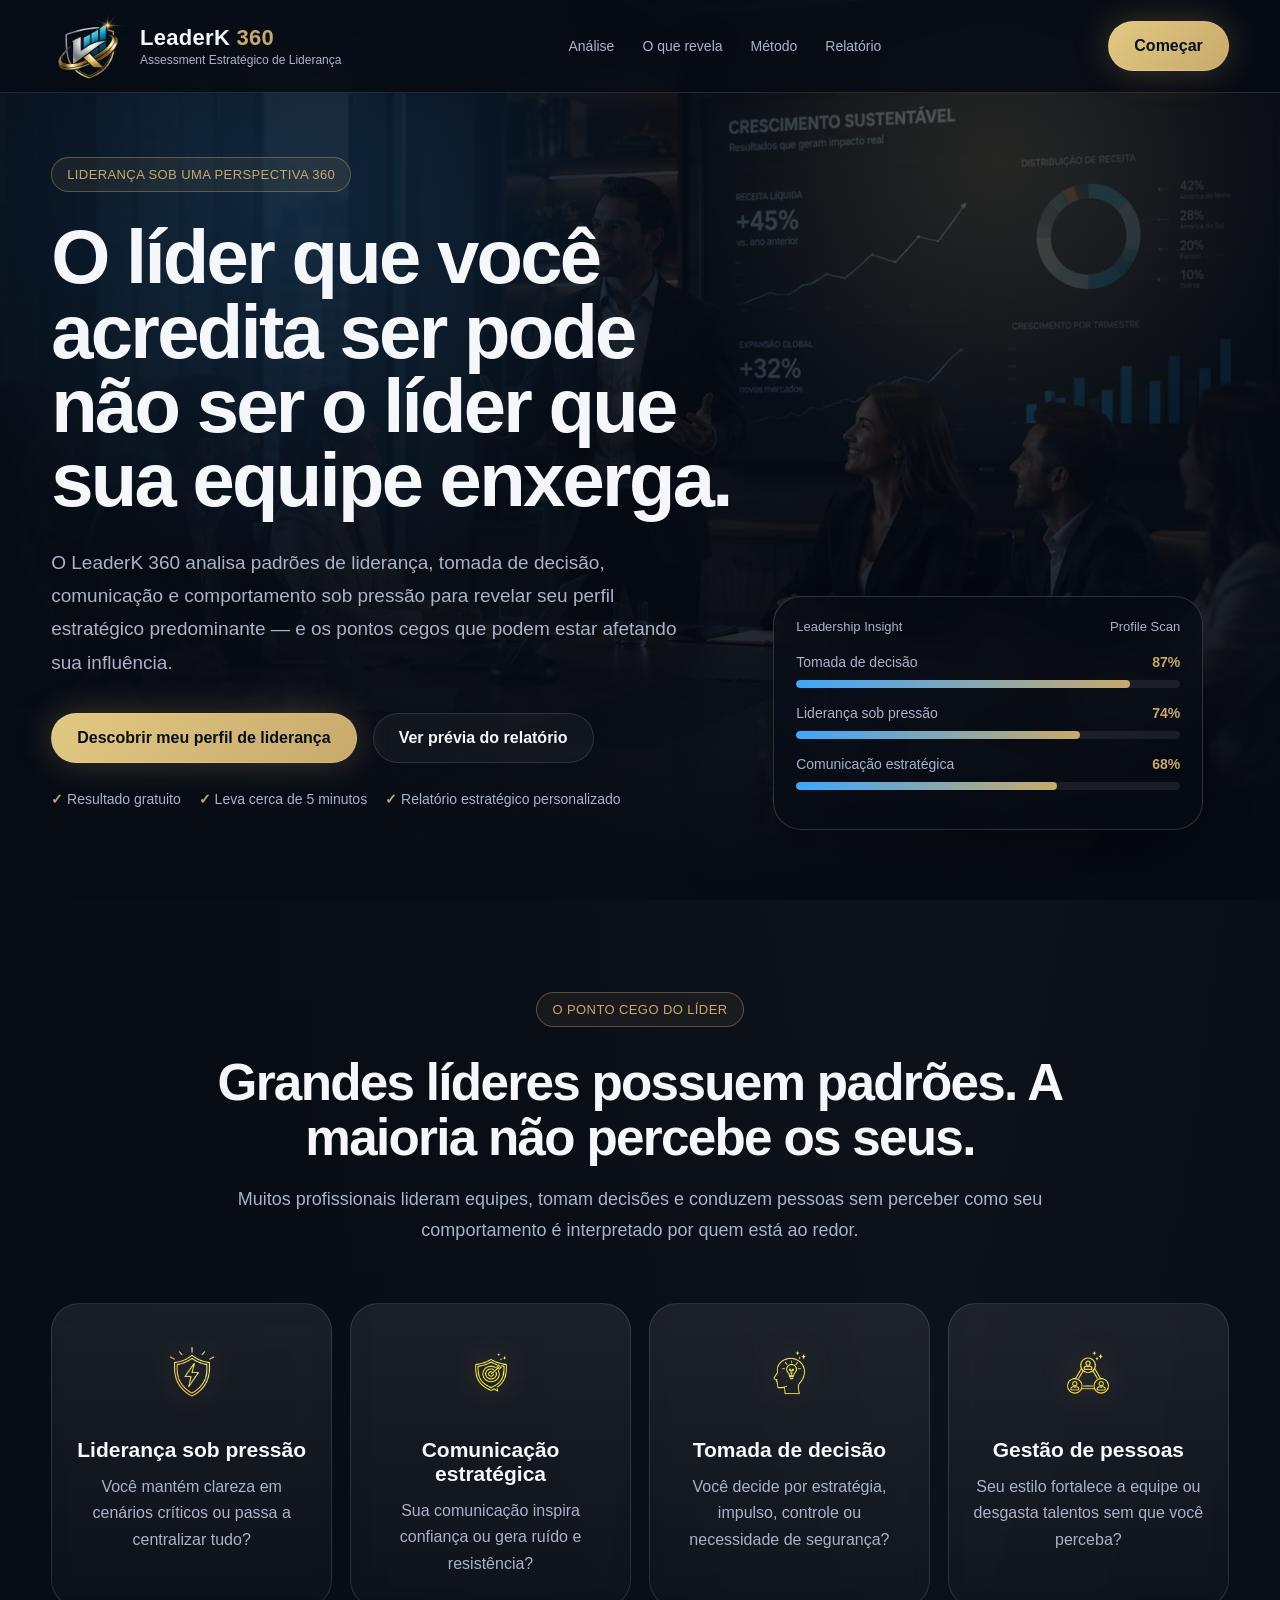
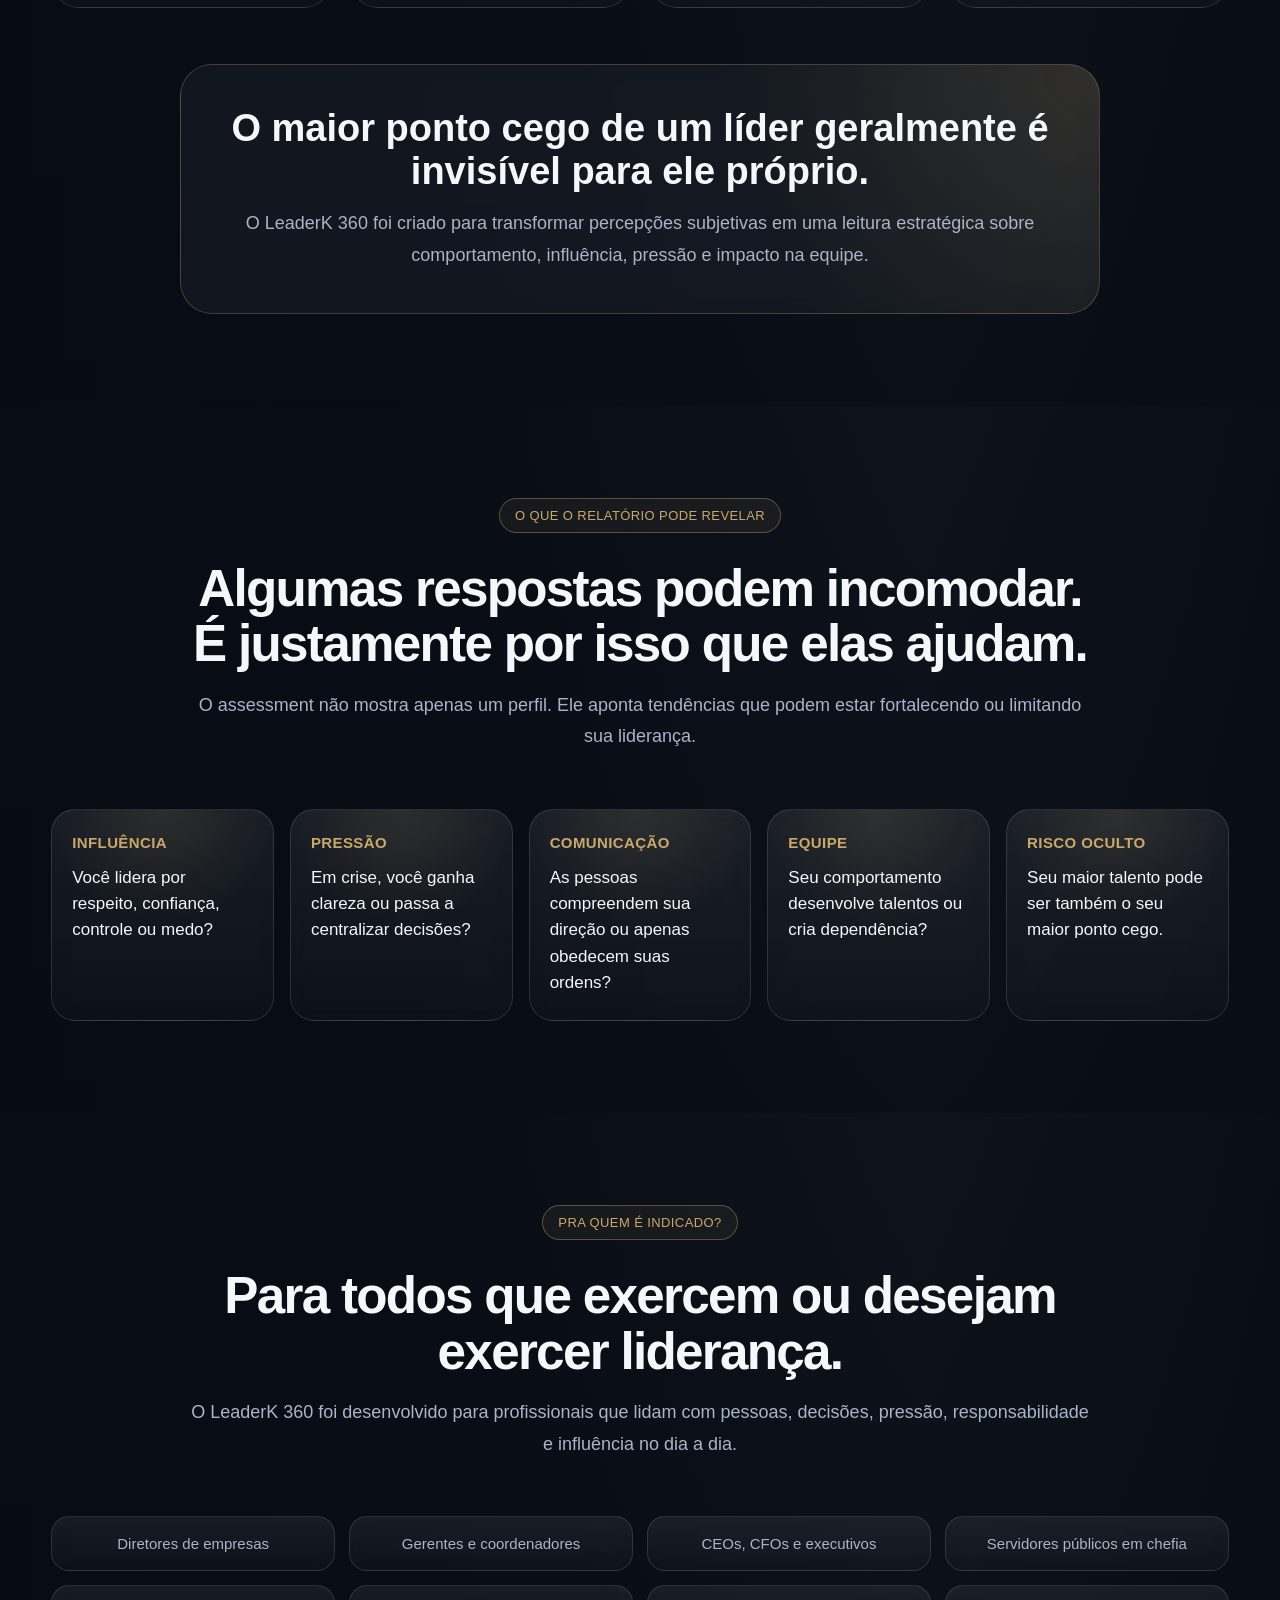
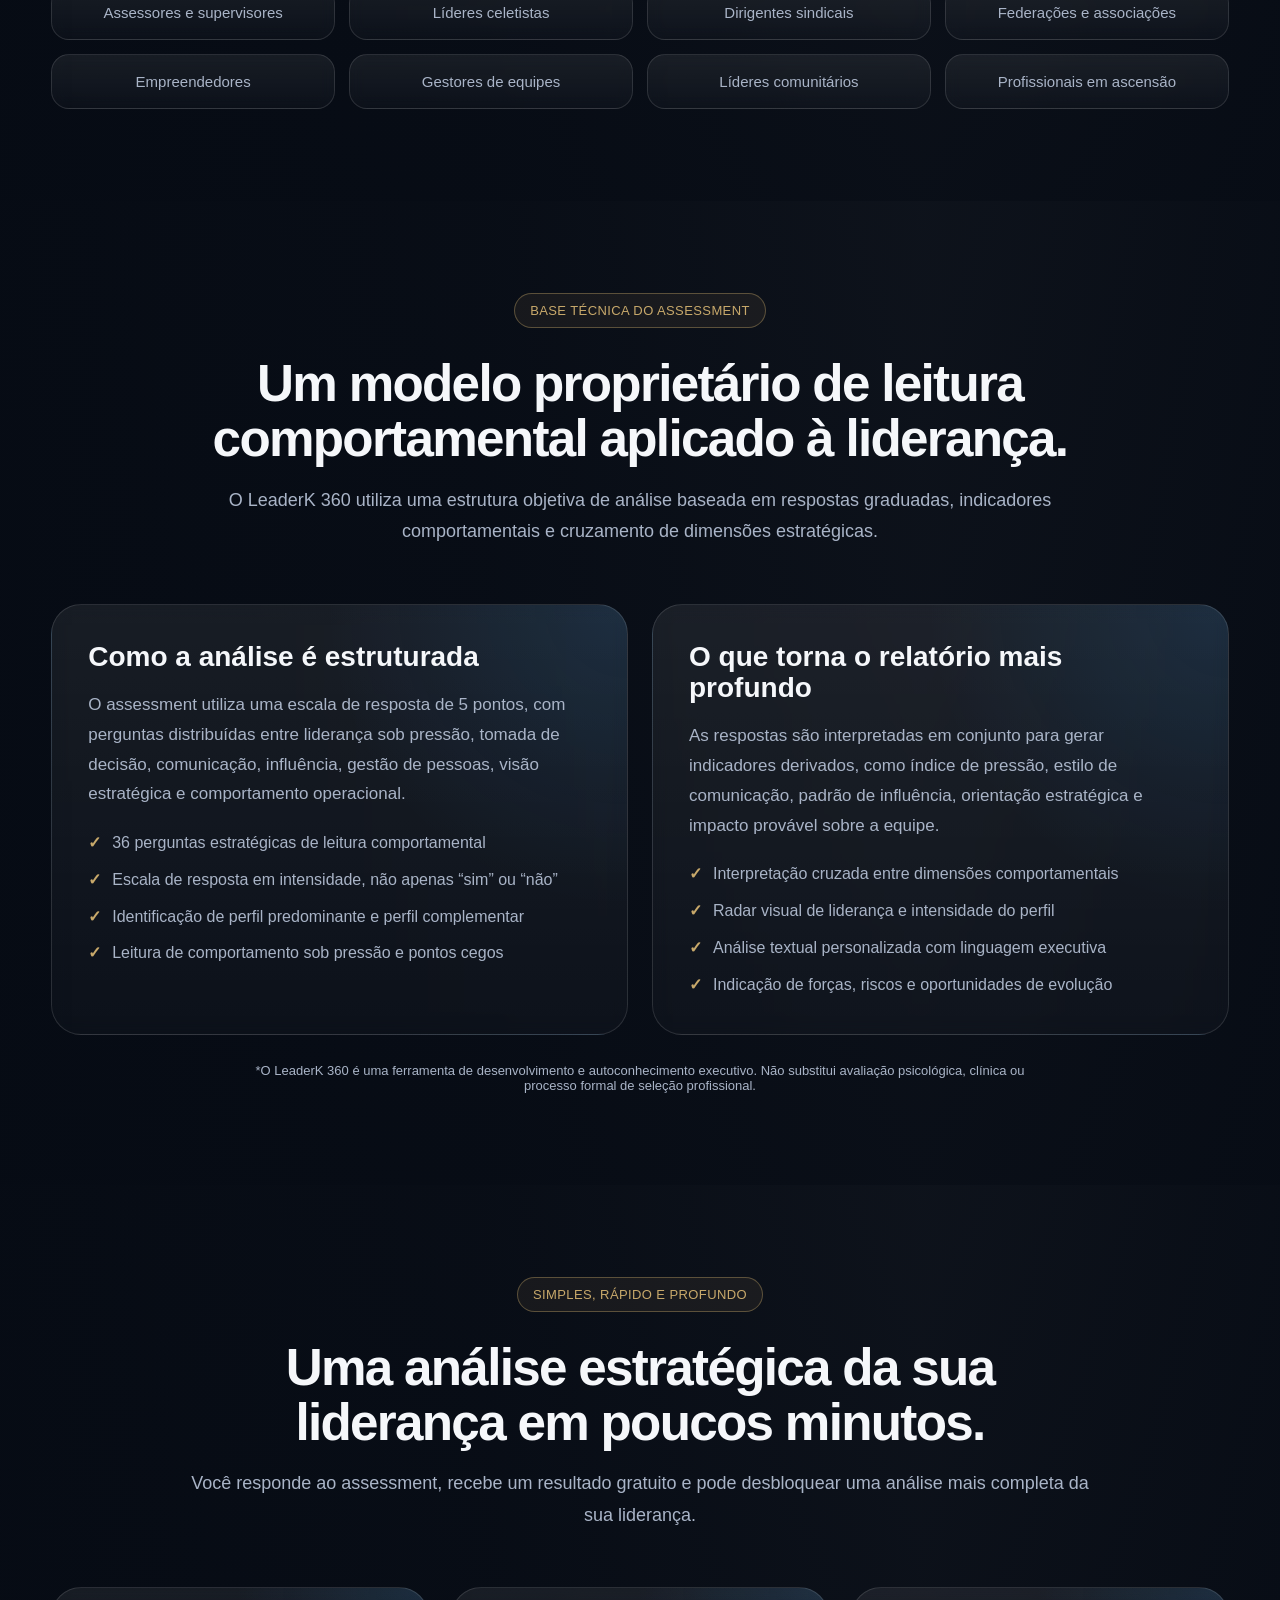
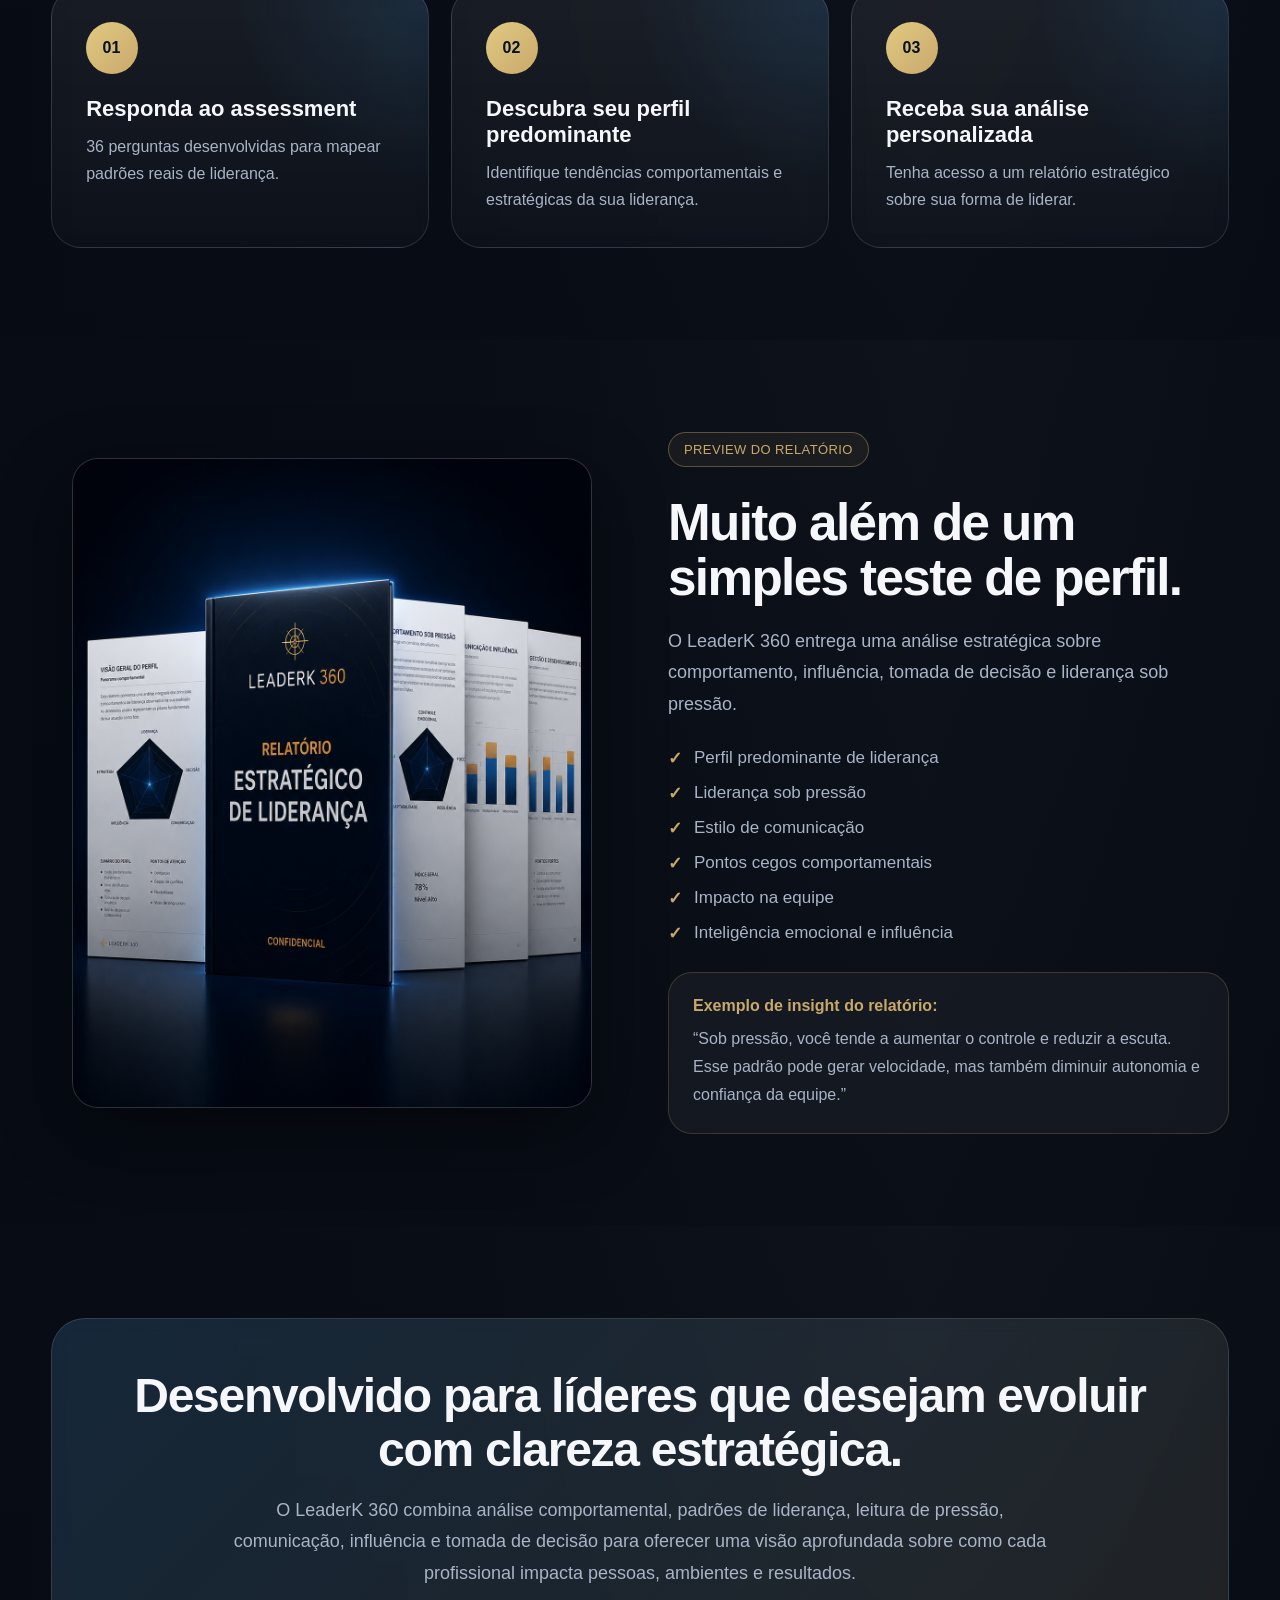
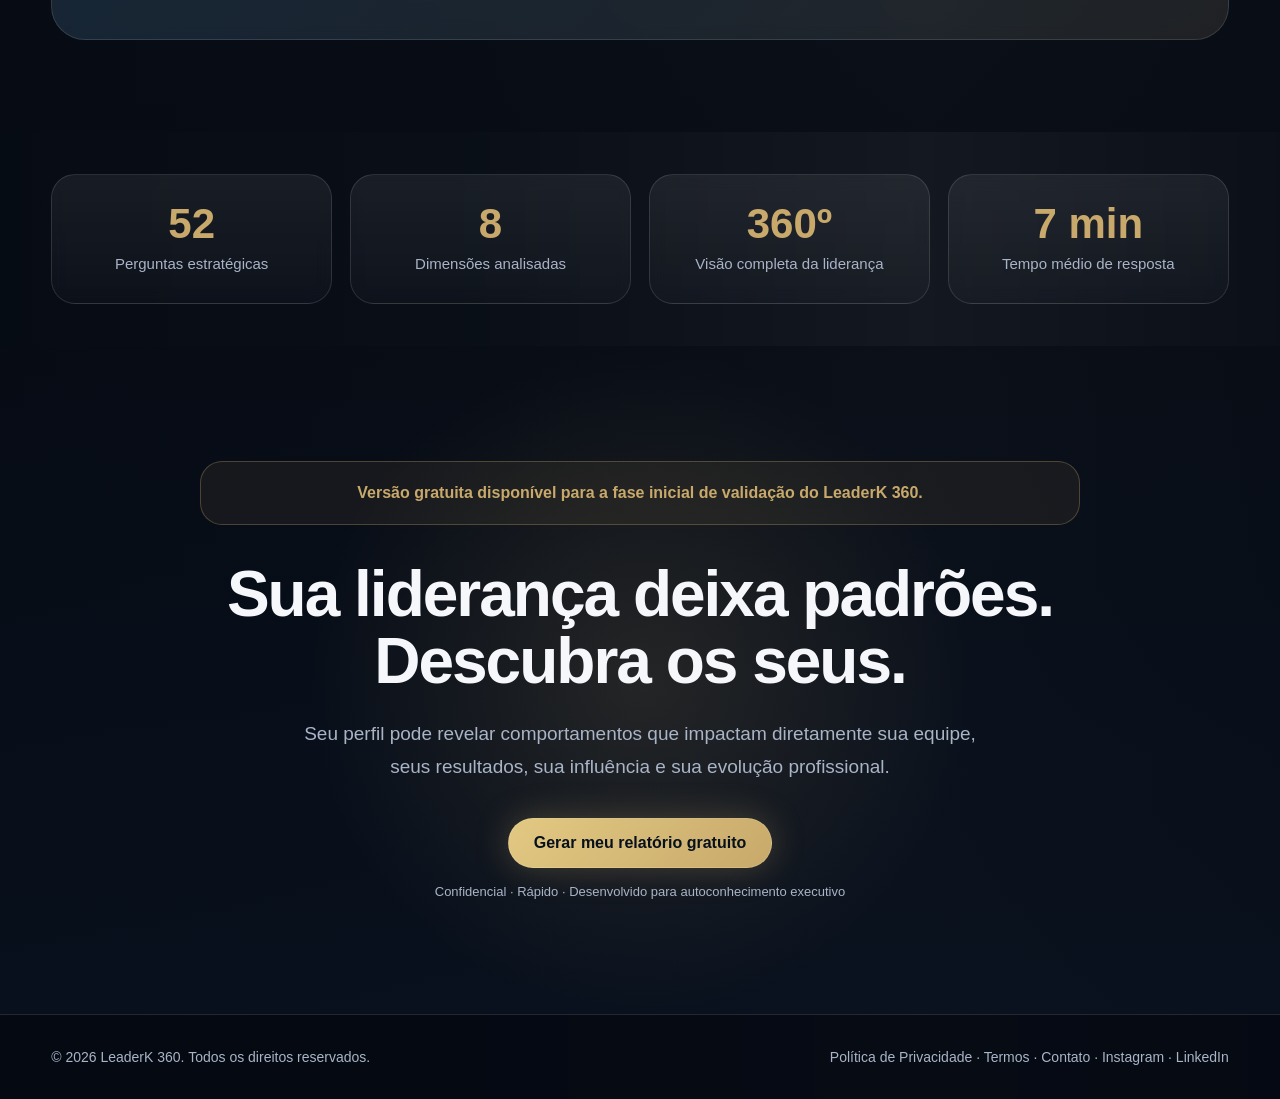
==== index.html @ d3827a70 "Update index.html" ====
<!DOCTYPE html>
<html lang="pt-BR">
<head>
  <meta charset="UTF-8" />
  <meta name="viewport" content="width=device-width, initial-scale=1.0" />
  <title>LeaderK 360 | Assessment Estratégico de Liderança</title>

  <style>
    :root {
      --bg: #060b14;
      --bg2: #0a1220;
      --card: rgba(255,255,255,.06);
      --line: rgba(255,255,255,.12);
      --gold: #c8a96b;
      --gold2: #e2c982;
      --blue: #3ba7ff;
      --text: #f5f7fa;
      --muted: #a9b4c7;
      --danger: #ffcf7a;
    }

    * {
      box-sizing: border-box;
      margin: 0;
      padding: 0;
    }

    html {
      scroll-behavior: smooth;
    }

    body {
      font-family: Inter, Arial, sans-serif;
      color: var(--text);
      overflow-x: hidden;
      background:
        linear-gradient(
          90deg,
          rgba(6,11,20,.98) 0%,
          rgba(6,11,20,.92) 38%,
          rgba(6,11,20,.74) 72%,
          rgba(6,11,20,.9) 100%
        ),
        url("reuniaolider.png") center top / cover no-repeat fixed;
    }

    a {
      text-decoration: none;
      color: inherit;
    }

    .container {
      width: min(1180px, 92%);
      margin: auto;
    }

    header {
      position: fixed;
      top: 0;
      width: 100%;
      z-index: 50;
      backdrop-filter: blur(18px);
      background: rgba(6,11,20,.84);
      border-bottom: 1px solid var(--line);
    }

    .nav {
      height: 92px;
      display: flex;
      align-items: center;
      justify-content: space-between;
      gap: 24px;
    }

    .logo {
      display: flex;
      align-items: center;
      gap: 14px;
    }

    .logo img {
      height: 68px;
      width: auto;
      object-fit: contain;
    }

    .brand {
      font-size: 22px;
      font-weight: 800;
      letter-spacing: .3px;
    }

    .brand span {
      color: var(--gold);
    }

    .tagline {
      color: var(--muted);
      font-size: 12px;
      margin-top: 2px;
    }

    .nav-links {
      display: flex;
      gap: 28px;
      color: var(--muted);
      font-size: 14px;
    }

    .nav-links a:hover {
      color: var(--gold);
    }

    .btn {
      display: inline-flex;
      align-items: center;
      justify-content: center;
      padding: 15px 25px;
      border-radius: 999px;
      background: linear-gradient(135deg, var(--gold2), var(--gold));
      color: #07101d;
      font-weight: 900;
      box-shadow: 0 0 34px rgba(200,169,107,.28);
      transition: .25s;
      border: 1px solid rgba(255,255,255,.12);
      text-align: center;
      white-space: nowrap;
    }

    .btn:hover {
      transform: translateY(-2px);
      box-shadow: 0 0 46px rgba(200,169,107,.42);
    }

    .btn.secondary {
      background: rgba(255,255,255,.04);
      color: var(--text);
      box-shadow: none;
      border: 1px solid var(--line);
    }

    section {
      padding: 92px 0;
      position: relative;
      background: linear-gradient(
        180deg,
        rgba(6,11,20,.88),
        rgba(6,11,20,.94)
      );
    }

    .hero {
      min-height: 100vh;
      padding: 150px 0 86px;
      display: flex;
      align-items: center;
      overflow: hidden;
      background: transparent;
    }

    .hero::before {
      content: "";
      position: absolute;
      inset: 0;
      background:
        radial-gradient(circle at 22% 22%, rgba(59,167,255,.16), transparent 32%),
        radial-gradient(circle at 78% 18%, rgba(200,169,107,.16), transparent 26%),
        linear-gradient(180deg, transparent 70%, var(--bg) 100%);
      pointer-events: none;
    }

    .hero-content {
      position: relative;
      z-index: 3;
      max-width: 720px;
    }

    .eyebrow {
      display: inline-flex;
      align-items: center;
      gap: 8px;
      border: 1px solid rgba(200,169,107,.38);
      color: var(--gold);
      padding: 9px 15px;
      border-radius: 999px;
      font-size: 13px;
      margin-bottom: 28px;
      background: rgba(200,169,107,.08);
      letter-spacing: .4px;
      text-transform: uppercase;
    }

    h1 {
      font-size: clamp(42px, 6vw, 76px);
      line-height: .98;
      letter-spacing: -2.7px;
      margin-bottom: 28px;
    }

    h1 span {
      color: var(--gold);
    }

    .hero p {
      font-size: 19px;
      line-height: 1.75;
      color: var(--muted);
      max-width: 650px;
      margin-bottom: 34px;
    }

    .hero-actions {
      display: flex;
      gap: 16px;
      flex-wrap: wrap;
      margin-bottom: 28px;
    }

    .trust {
      display: flex;
      gap: 18px;
      flex-wrap: wrap;
      color: var(--muted);
      font-size: 14px;
    }

    .trust b {
      color: var(--gold);
    }

    .floating-panel {
      position: absolute;
      z-index: 4;
      right: min(6vw, 80px);
      bottom: 70px;
      width: min(430px, 88vw);
      padding: 22px;
      border-radius: 28px;
      border: 1px solid rgba(255,255,255,.16);
      background: rgba(6,11,20,.72);
      backdrop-filter: blur(18px);
      box-shadow: 0 30px 90px rgba(0,0,0,.45);
    }

    .panel-title {
      display: flex;
      justify-content: space-between;
      color: var(--muted);
      font-size: 13px;
      margin-bottom: 20px;
    }

    .metric {
      display: grid;
      grid-template-columns: 1fr auto;
      gap: 10px;
      margin-bottom: 17px;
      color: var(--muted);
      font-size: 14px;
    }

    .metric strong {
      color: var(--gold);
    }

    .bar {
      grid-column: 1 / -1;
      height: 8px;
      background: rgba(255,255,255,.08);
      border-radius: 999px;
      overflow: hidden;
    }

    .bar span {
      display: block;
      height: 100%;
      border-radius: 999px;
      background: linear-gradient(90deg, var(--blue), var(--gold));
    }

    .section-title {
      text-align: center;
      max-width: 900px;
      margin: 0 auto 56px;
    }

    .section-title h2 {
      font-size: clamp(32px, 4vw, 54px);
      letter-spacing: -1.7px;
      margin-bottom: 18px;
      line-height: 1.08;
    }

    .section-title p {
      color: var(--muted);
      font-size: 18px;
      line-height: 1.75;
    }

    .cards {
      display: grid;
      grid-template-columns: repeat(4, 1fr);
      gap: 18px;
    }

    .card {
      padding: 30px 24px;
      border: 1px solid var(--line);
      border-radius: 28px;
      background:
        linear-gradient(180deg, rgba(255,255,255,.08), rgba(255,255,255,.025));
      min-height: 250px;
      transition: .25s;
      overflow: hidden;
      position: relative;
      text-align: center;
      backdrop-filter: blur(8px);
    }

    .card:hover {
      transform: translateY(-6px);
      background: rgba(255,255,255,.095);
      border-color: rgba(200,169,107,.35);
    }

    .card-icon {
      width: 82px;
      height: 82px;
      object-fit: contain;
      display: block;
      margin: 0 auto 22px auto;
      filter: drop-shadow(0 0 16px rgba(200,169,107,.35));
    }

    .card h3 {
      margin-bottom: 12px;
      font-size: 21px;
      line-height: 1.15;
    }

    .card p {
      color: var(--muted);
      line-height: 1.65;
    }

    .reveal-grid {
      display: grid;
      grid-template-columns: repeat(5, 1fr);
      gap: 16px;
    }

    .reveal-item {
      min-height: 210px;
      padding: 24px 20px;
      border-radius: 24px;
      border: 1px solid var(--line);
      background:
        radial-gradient(circle at top, rgba(200,169,107,.12), transparent 48%),
        linear-gradient(180deg, rgba(255,255,255,.07), rgba(255,255,255,.025));
      backdrop-filter: blur(8px);
    }

    .reveal-item strong {
      display: block;
      color: var(--gold);
      font-size: 15px;
      margin-bottom: 14px;
      text-transform: uppercase;
      letter-spacing: .4px;
    }

    .reveal-item p {
      color: var(--text);
      font-size: 17px;
      line-height: 1.55;
    }

    .tension-box {
      max-width: 920px;
      margin: 56px auto 0;
      padding: 42px;
      border-radius: 32px;
      border: 1px solid rgba(200,169,107,.28);
      background:
        radial-gradient(circle at top right, rgba(200,169,107,.16), transparent 38%),
        rgba(255,255,255,.045);
      text-align: center;
      backdrop-filter: blur(8px);
    }

    .tension-box h3 {
      font-size: clamp(26px, 3vw, 38px);
      line-height: 1.12;
      margin-bottom: 16px;
    }

    .tension-box p {
      color: var(--muted);
      font-size: 18px;
      line-height: 1.75;
    }

    .audience-grid {
      display: grid;
      grid-template-columns: repeat(4, 1fr);
      gap: 14px;
    }

    .audience-item {
      padding: 18px 16px;
      border: 1px solid var(--line);
      border-radius: 18px;
      background: linear-gradient(180deg, rgba(255,255,255,.07), rgba(255,255,255,.025));
      color: var(--muted);
      text-align: center;
      font-size: 15px;
      backdrop-filter: blur(8px);
      transition: .25s;
    }

    .audience-item:hover {
      color: var(--text);
      border-color: rgba(200,169,107,.42);
      transform: translateY(-3px);
    }

    .method-grid {
      display: grid;
      grid-template-columns: 1fr 1fr;
      gap: 24px;
      align-items: stretch;
    }

    .method-card {
      padding: 36px;
      border-radius: 30px;
      border: 1px solid var(--line);
      background:
        radial-gradient(circle at top right, rgba(59,167,255,.12), transparent 42%),
        linear-gradient(180deg, rgba(255,255,255,.07), rgba(255,255,255,.025));
      backdrop-filter: blur(8px);
    }

    .method-card h3 {
      font-size: 28px;
      margin-bottom: 18px;
      line-height: 1.12;
    }

    .method-card p {
      color: var(--muted);
      font-size: 17px;
      line-height: 1.75;
      margin-bottom: 22px;
    }

    .method-list {
      display: grid;
      gap: 12px;
    }

    .method-list div {
      color: var(--muted);
      line-height: 1.55;
      padding-left: 24px;
      position: relative;
    }

    .method-list div::before {
      content: "✓";
      color: var(--gold);
      position: absolute;
      left: 0;
      font-weight: 900;
    }

    .steps {
      display: grid;
      grid-template-columns: repeat(3, 1fr);
      gap: 22px;
    }

    .step {
      padding: 34px;
      border-radius: 30px;
      border: 1px solid var(--line);
      background:
        radial-gradient(circle at top right, rgba(59,167,255,.12), transparent 42%),
        linear-gradient(180deg, rgba(255,255,255,.07), rgba(255,255,255,.025));
      backdrop-filter: blur(8px);
    }

    .number {
      width: 52px;
      height: 52px;
      border-radius: 50%;
      display: flex;
      align-items: center;
      justify-content: center;
      color: #07101d;
      background: linear-gradient(135deg, var(--gold2), var(--gold));
      font-weight: 900;
      margin-bottom: 22px;
    }

    .step h3 {
      font-size: 22px;
      margin-bottom: 12px;
    }

    .step p {
      color: var(--muted);
      line-height: 1.65;
    }

    .report-preview {
      display: grid;
      grid-template-columns: 1fr 1fr;
      gap: 56px;
      align-items: center;
    }

    .report-image-box {
      width: 100%;
      max-width: 520px;
      margin: 0 auto;
      border-radius: 26px;
      overflow: hidden;
      border: 1px solid var(--line);
      box-shadow: 0 24px 70px rgba(0,0,0,.42);
      background: rgba(255,255,255,.04);
    }

    .report-image-box img {
      width: 100%;
      height: auto;
      display: block;
      object-fit: contain;
    }

    .report-copy h2 {
      font-size: clamp(34px, 4vw, 54px);
      letter-spacing: -1.6px;
      margin-bottom: 20px;
      line-height: 1.08;
    }

    .report-copy p {
      color: var(--muted);
      font-size: 18px;
      line-height: 1.75;
      margin-bottom: 28px;
    }

    .features {
      display: grid;
      gap: 14px;
      margin-top: 24px;
    }

    .feature {
      display: flex;
      gap: 12px;
      color: var(--muted);
      font-size: 17px;
    }

    .feature::before {
      content: "✓";
      color: var(--gold);
      font-weight: 900;
    }

    .sample-box {
      margin-top: 28px;
      padding: 24px;
      border-radius: 24px;
      border: 1px solid rgba(200,169,107,.22);
      background: rgba(255,255,255,.045);
    }

    .sample-box strong {
      display: block;
      color: var(--gold);
      margin-bottom: 10px;
    }

    .sample-box p {
      font-size: 16px;
      margin-bottom: 0;
    }

    .authority {
      border: 1px solid var(--line);
      border-radius: 34px;
      padding: 50px;
      background:
        linear-gradient(135deg, rgba(59,167,255,.12), rgba(200,169,107,.08)),
        rgba(255,255,255,.04);
      text-align: center;
      backdrop-filter: blur(8px);
    }

    .authority h2 {
      font-size: clamp(30px, 4vw, 48px);
      margin-bottom: 18px;
      letter-spacing: -1.3px;
      line-height: 1.12;
    }

    .authority p {
      color: var(--muted);
      font-size: 18px;
      line-height: 1.75;
      max-width: 820px;
      margin: auto;
    }

    .stats-strip {
      padding: 42px 0;
      background: rgba(6,11,20,.78);
    }

    .stats-grid {
      display: grid;
      grid-template-columns: repeat(4, 1fr);
      gap: 18px;
    }

    .stat-item {
      text-align: center;
      padding: 28px 18px;
      border: 1px solid var(--line);
      border-radius: 24px;
      background: linear-gradient(180deg, rgba(255,255,255,.07), rgba(255,255,255,.025));
      backdrop-filter: blur(8px);
    }

    .stat-item strong {
      display: block;
      font-size: 42px;
      color: var(--gold);
      margin-bottom: 8px;
      line-height: 1;
    }

    .stat-item span {
      color: var(--muted);
      font-size: 15px;
      line-height: 1.45;
    }

    .urgency-box {
      max-width: 880px;
      margin: 0 auto 36px;
      padding: 22px 28px;
      border-radius: 22px;
      border: 1px solid rgba(200,169,107,.3);
      background: rgba(200,169,107,.08);
      color: var(--gold);
      font-weight: 700;
    }

    .final-cta {
      text-align: center;
      padding: 115px 0;
      background:
        radial-gradient(circle at center, rgba(200,169,107,.14), transparent 46%),
        linear-gradient(180deg, rgba(6,11,20,.92), rgba(8,16,29,.96));
    }

    .final-cta h2 {
      font-size: clamp(36px, 5vw, 64px);
      letter-spacing: -2px;
      max-width: 850px;
      margin: 0 auto 22px;
      line-height: 1.05;
    }

    .final-cta p {
      color: var(--muted);
      font-size: 19px;
      line-height: 1.75;
      max-width: 700px;
      margin: 0 auto 34px;
    }

    .small-note {
      margin-top: 16px;
      color: var(--muted);
      font-size: 13px;
    }

    footer {
      border-top: 1px solid var(--line);
      padding: 34px 0;
      color: var(--muted);
      font-size: 14px;
      background: rgba(5,9,18,.96);
    }

    .footer-grid {
      display: flex;
      justify-content: space-between;
      gap: 24px;
      flex-wrap: wrap;
    }

    @media (max-width: 1080px) {
      .floating-panel {
        display: none;
      }

      .cards {
        grid-template-columns: repeat(2, 1fr);
      }

      .reveal-grid {
        grid-template-columns: repeat(2, 1fr);
      }

      .audience-grid {
        grid-template-columns: repeat(3, 1fr);
      }

      .method-grid,
      .report-preview {
        grid-template-columns: 1fr;
        text-align: center;
      }

      .features {
        max-width: 520px;
        margin: 24px auto 0;
        text-align: left;
      }

      .method-list {
        text-align: left;
      }
    }

    @media (max-width: 940px) {
      body {
        background:
          linear-gradient(180deg, rgba(6,11,20,.84), rgba(6,11,20,.98)),
          url("reuniaolider.png") center top / cover no-repeat fixed;
      }

      .nav {
        height: 84px;
      }

      .logo img {
        height: 56px;
      }

      .brand {
        font-size: 18px;
      }

      .tagline {
        font-size: 10px;
      }

      .nav-links {
        display: none;
      }

      header .btn {
        padding: 12px 18px;
        font-size: 14px;
      }

      .hero {
        padding: 130px 0 80px;
        min-height: auto;
      }

      h1 {
        font-size: clamp(42px, 11vw, 58px);
        letter-spacing: -1.8px;
      }

      .hero p {
        font-size: 17px;
      }

      .hero-actions {
        flex-direction: column;
        align-items: stretch;
      }

      .trust {
        flex-direction: column;
        gap: 8px;
      }

      .cards,
      .steps,
      .stats-grid,
      .audience-grid {
        grid-template-columns: 1fr;
      }

      .reveal-grid {
        grid-template-columns: 1fr;
      }

      .card {
        min-height: auto;
      }

      .report-image-box {
        max-width: 92%;
      }

      section {
        padding: 72px 0;
      }

      .authority,
      .tension-box,
      .method-card {
        padding: 34px 22px;
      }

      .final-cta {
        padding: 86px 0;
      }

      .footer-grid {
        flex-direction: column;
        text-align: center;
      }
    }

    @media (max-width: 520px) {
      .container {
        width: min(100% - 28px, 1180px);
      }

      .logo div {
        display: none;
      }

      .logo img {
        height: 60px;
      }

      .eyebrow {
        font-size: 11px;
        padding: 8px 12px;
      }

      .section-title h2,
      .report-copy h2,
      .authority h2,
      .final-cta h2 {
        letter-spacing: -1px;
      }

      .card-icon {
        width: 74px;
        height: 74px;
      }

      .btn {
        width: 100%;
      }
    }
  </style>
</head>

<body>

<header>
  <div class="container nav">
    <a href="#" class="logo">
      <img src="logo-leaderk360.png" alt="Logo LeaderK 360">
      <div>
        <div class="brand">LeaderK <span>360</span></div>
        <div class="tagline">Assessment Estratégico de Liderança</div>
      </div>
    </a>

    <nav class="nav-links">
      <a href="#analise">Análise</a>
      <a href="#revela">O que revela</a>
      <a href="#metodo">Método</a>
      <a href="#relatorio">Relatório</a>
    </nav>

    <a class="btn" href="#assessment">Começar</a>
  </div>
</header>

<main>

  <section class="hero">
    <div class="container">
      <div class="hero-content">
        <div class="eyebrow">Liderança sob uma perspectiva 360</div>

        <h1>O líder que você acredita ser pode não ser o líder que sua equipe enxerga.</h1>

        <p>
          O LeaderK 360 analisa padrões de liderança, tomada de decisão,
          comunicação e comportamento sob pressão para revelar seu perfil
          estratégico predominante — e os pontos cegos que podem estar afetando
          sua influência.
        </p>

        <div class="hero-actions">
          <a href="questoes.html" class="btn">Descobrir meu perfil de liderança</a>
          <a href="#relatorio" class="btn secondary">Ver prévia do relatório</a>
        </div>

        <div class="trust">
          <span><b>✓</b> Resultado gratuito</span>
          <span><b>✓</b> Leva cerca de 5 minutos</span>
          <span><b>✓</b> Relatório estratégico personalizado</span>
        </div>
      </div>
    </div>

    <div class="floating-panel">
      <div class="panel-title">
        <span>Leadership Insight</span>
        <span>Profile Scan</span>
      </div>

      <div class="metric">
        <span>Tomada de decisão</span><strong>87%</strong>
        <div class="bar"><span style="width:87%"></span></div>
      </div>

      <div class="metric">
        <span>Liderança sob pressão</span><strong>74%</strong>
        <div class="bar"><span style="width:74%"></span></div>
      </div>

      <div class="metric">
        <span>Comunicação estratégica</span><strong>68%</strong>
        <div class="bar"><span style="width:68%"></span></div>
      </div>
    </div>
  </section>

  <section id="analise">
    <div class="container">
      <div class="section-title">
        <div class="eyebrow">O ponto cego do líder</div>
        <h2>Grandes líderes possuem padrões. A maioria não percebe os seus.</h2>
        <p>
          Muitos profissionais lideram equipes, tomam decisões e conduzem pessoas
          sem perceber como seu comportamento é interpretado por quem está ao redor.
        </p>
      </div>

      <div class="cards">
        <div class="card">
          <img class="card-icon" src="icone-pressao.png" alt="Liderança sob pressão">
          <h3>Liderança sob pressão</h3>
          <p>Você mantém clareza em cenários críticos ou passa a centralizar tudo?</p>
        </div>

        <div class="card">
          <img class="card-icon" src="icone-comunicacao.png" alt="Comunicação estratégica">
          <h3>Comunicação estratégica</h3>
          <p>Sua comunicação inspira confiança ou gera ruído e resistência?</p>
        </div>

        <div class="card">
          <img class="card-icon" src="icone-gestao.png" alt="Tomada de decisão">
          <h3>Tomada de decisão</h3>
          <p>Você decide por estratégia, impulso, controle ou necessidade de segurança?</p>
        </div>

        <div class="card">
          <img class="card-icon" src="icone-decisao.png" alt="Gestão de pessoas">
          <h3>Gestão de pessoas</h3>
          <p>Seu estilo fortalece a equipe ou desgasta talentos sem que você perceba?</p>
        </div>
      </div>

      <div class="tension-box">
        <h3>O maior ponto cego de um líder geralmente é invisível para ele próprio.</h3>
        <p>
          O LeaderK 360 foi criado para transformar percepções subjetivas em uma
          leitura estratégica sobre comportamento, influência, pressão e impacto na equipe.
        </p>
      </div>
    </div>
  </section>

  <section id="revela">
    <div class="container">
      <div class="section-title">
        <div class="eyebrow">O que o relatório pode revelar</div>
        <h2>Algumas respostas podem incomodar. É justamente por isso que elas ajudam.</h2>
        <p>
          O assessment não mostra apenas um perfil. Ele aponta tendências que podem
          estar fortalecendo ou limitando sua liderança.
        </p>
      </div>

      <div class="reveal-grid">
        <div class="reveal-item">
          <strong>Influência</strong>
          <p>Você lidera por respeito, confiança, controle ou medo?</p>
        </div>

        <div class="reveal-item">
          <strong>Pressão</strong>
          <p>Em crise, você ganha clareza ou passa a centralizar decisões?</p>
        </div>

        <div class="reveal-item">
          <strong>Comunicação</strong>
          <p>As pessoas compreendem sua direção ou apenas obedecem suas ordens?</p>
        </div>

        <div class="reveal-item">
          <strong>Equipe</strong>
          <p>Seu comportamento desenvolve talentos ou cria dependência?</p>
        </div>

        <div class="reveal-item">
          <strong>Risco oculto</strong>
          <p>Seu maior talento pode ser também o seu maior ponto cego.</p>
        </div>
      </div>
    </div>
  </section>

  <section id="publico">
    <div class="container">
      <div class="section-title">
        <div class="eyebrow">Pra quem é indicado?</div>
        <h2>Para todos que exercem ou desejam exercer liderança.</h2>
        <p>
          O LeaderK 360 foi desenvolvido para profissionais que lidam com pessoas,
          decisões, pressão, responsabilidade e influência no dia a dia.
        </p>
      </div>

      <div class="audience-grid">
        <div class="audience-item">Diretores de empresas</div>
        <div class="audience-item">Gerentes e coordenadores</div>
        <div class="audience-item">CEOs, CFOs e executivos</div>
        <div class="audience-item">Servidores públicos em chefia</div>
        <div class="audience-item">Assessores e supervisores</div>
        <div class="audience-item">Líderes celetistas</div>
        <div class="audience-item">Dirigentes sindicais</div>
        <div class="audience-item">Federações e associações</div>
        <div class="audience-item">Empreendedores</div>
        <div class="audience-item">Gestores de equipes</div>
        <div class="audience-item">Líderes comunitários</div>
        <div class="audience-item">Profissionais em ascensão</div>
      </div>
    </div>
  </section>

  <section id="metodo">
    <div class="container">
      <div class="section-title">
        <div class="eyebrow">Base técnica do assessment</div>
        <h2>Um modelo proprietário de leitura comportamental aplicado à liderança.</h2>
        <p>
          O LeaderK 360 utiliza uma estrutura objetiva de análise baseada em respostas
          graduadas, indicadores comportamentais e cruzamento de dimensões estratégicas.
        </p>
      </div>

      <div class="method-grid">
        <div class="method-card">
          <h3>Como a análise é estruturada</h3>
          <p>
            O assessment utiliza uma escala de resposta de 5 pontos, com perguntas
            distribuídas entre liderança sob pressão, tomada de decisão, comunicação,
            influência, gestão de pessoas, visão estratégica e comportamento operacional.
          </p>

          <div class="method-list">
            <div>36 perguntas estratégicas de leitura comportamental</div>
            <div>Escala de resposta em intensidade, não apenas “sim” ou “não”</div>
            <div>Identificação de perfil predominante e perfil complementar</div>
            <div>Leitura de comportamento sob pressão e pontos cegos</div>
          </div>
        </div>

        <div class="method-card">
          <h3>O que torna o relatório mais profundo</h3>
          <p>
            As respostas são interpretadas em conjunto para gerar indicadores derivados,
            como índice de pressão, estilo de comunicação, padrão de influência,
            orientação estratégica e impacto provável sobre a equipe.
          </p>

          <div class="method-list">
            <div>Interpretação cruzada entre dimensões comportamentais</div>
            <div>Radar visual de liderança e intensidade do perfil</div>
            <div>Análise textual personalizada com linguagem executiva</div>
            <div>Indicação de forças, riscos e oportunidades de evolução</div>
          </div>
        </div>
      </div>

      <p class="small-note" style="text-align:center;max-width:820px;margin:28px auto 0;">
        *O LeaderK 360 é uma ferramenta de desenvolvimento e autoconhecimento executivo.
        Não substitui avaliação psicológica, clínica ou processo formal de seleção profissional.
      </p>
    </div>
  </section>

  <section id="funciona">
    <div class="container">
      <div class="section-title">
        <div class="eyebrow">Simples, rápido e profundo</div>
        <h2>Uma análise estratégica da sua liderança em poucos minutos.</h2>
        <p>
          Você responde ao assessment, recebe um resultado gratuito e pode desbloquear
          uma análise mais completa da sua liderança.
        </p>
      </div>

      <div class="steps">
        <div class="step">
          <div class="number">01</div>
          <h3>Responda ao assessment</h3>
          <p>36 perguntas desenvolvidas para mapear padrões reais de liderança.</p>
        </div>

        <div class="step">
          <div class="number">02</div>
          <h3>Descubra seu perfil predominante</h3>
          <p>Identifique tendências comportamentais e estratégicas da sua liderança.</p>
        </div>

        <div class="step">
          <div class="number">03</div>
          <h3>Receba sua análise personalizada</h3>
          <p>Tenha acesso a um relatório estratégico sobre sua forma de liderar.</p>
        </div>
      </div>
    </div>
  </section>

  <section id="relatorio">
    <div class="container report-preview">
      <div class="report-image-box">
        <img src="preview.png" alt="Prévia do Relatório Estratégico de Liderança LeaderK 360">
      </div>

      <div class="report-copy">
        <div class="eyebrow">Preview do relatório</div>

        <h2>Muito além de um simples teste de perfil.</h2>

        <p>
          O LeaderK 360 entrega uma análise estratégica sobre comportamento,
          influência, tomada de decisão e liderança sob pressão.
        </p>

        <div class="features">
          <div class="feature">Perfil predominante de liderança</div>
          <div class="feature">Liderança sob pressão</div>
          <div class="feature">Estilo de comunicação</div>
          <div class="feature">Pontos cegos comportamentais</div>
          <div class="feature">Impacto na equipe</div>
          <div class="feature">Inteligência emocional e influência</div>
        </div>

        <div class="sample-box">
          <strong>Exemplo de insight do relatório:</strong>
          <p>
            “Sob pressão, você tende a aumentar o controle e reduzir a escuta.
            Esse padrão pode gerar velocidade, mas também diminuir autonomia e
            confiança da equipe.”
          </p>
        </div>
      </div>
    </div>
  </section>

  <section>
    <div class="container">
      <div class="authority">
        <h2>Desenvolvido para líderes que desejam evoluir com clareza estratégica.</h2>
        <p>
          O LeaderK 360 combina análise comportamental, padrões de liderança,
          leitura de pressão, comunicação, influência e tomada de decisão para
          oferecer uma visão aprofundada sobre como cada profissional impacta
          pessoas, ambientes e resultados.
        </p>
      </div>
    </div>
  </section>

  <section class="stats-strip">
    <div class="container stats-grid">
      <div class="stat-item">
        <strong>52</strong>
        <span>Perguntas estratégicas</span>
      </div>

      <div class="stat-item">
        <strong>8</strong>
        <span>Dimensões analisadas</span>
      </div>

      <div class="stat-item">
        <strong>360º</strong>
        <span>Visão completa da liderança</span>
      </div>

      <div class="stat-item">
        <strong>7 min</strong>
        <span>Tempo médio de resposta</span>
      </div>
    </div>
  </section>

  <section id="assessment" class="final-cta">
    <div class="container">
      <div class="urgency-box">
        Versão gratuita disponível para a fase inicial de validação do LeaderK 360.
      </div>

      <h2>Sua liderança deixa padrões. Descubra os seus.</h2>

      <p>
        Seu perfil pode revelar comportamentos que impactam diretamente
        sua equipe, seus resultados, sua influência e sua evolução profissional.
      </p>

      <a href="questoes.html" class="btn">Gerar meu relatório gratuito</a>

      <div class="small-note">
        Confidencial · Rápido · Desenvolvido para autoconhecimento executivo
      </div>
    </div>
  </section>

</main>

<footer>
  <div class="container footer-grid">
    <div>© 2026 LeaderK 360. Todos os direitos reservados.</div>
    <div>Política de Privacidade · Termos · Contato · Instagram · LinkedIn</div>
  </div>
</footer>

</body>
</html>
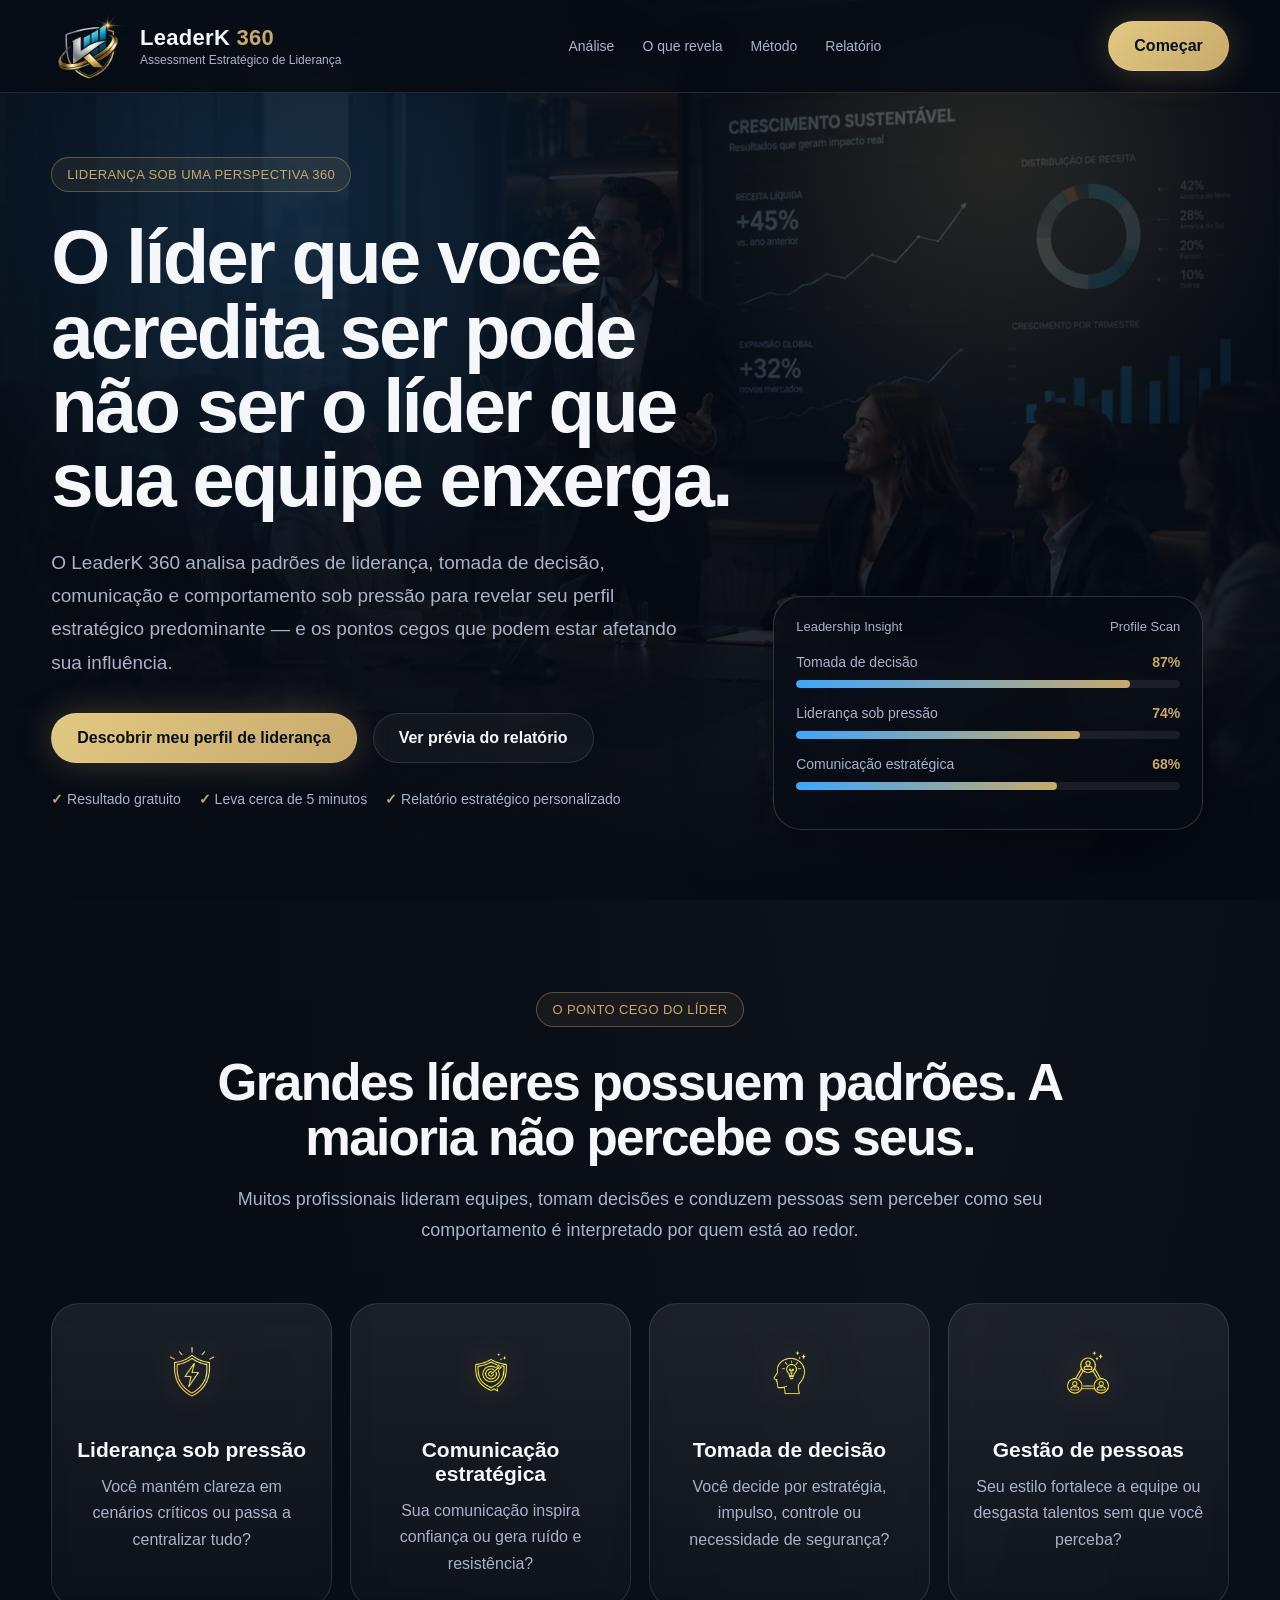
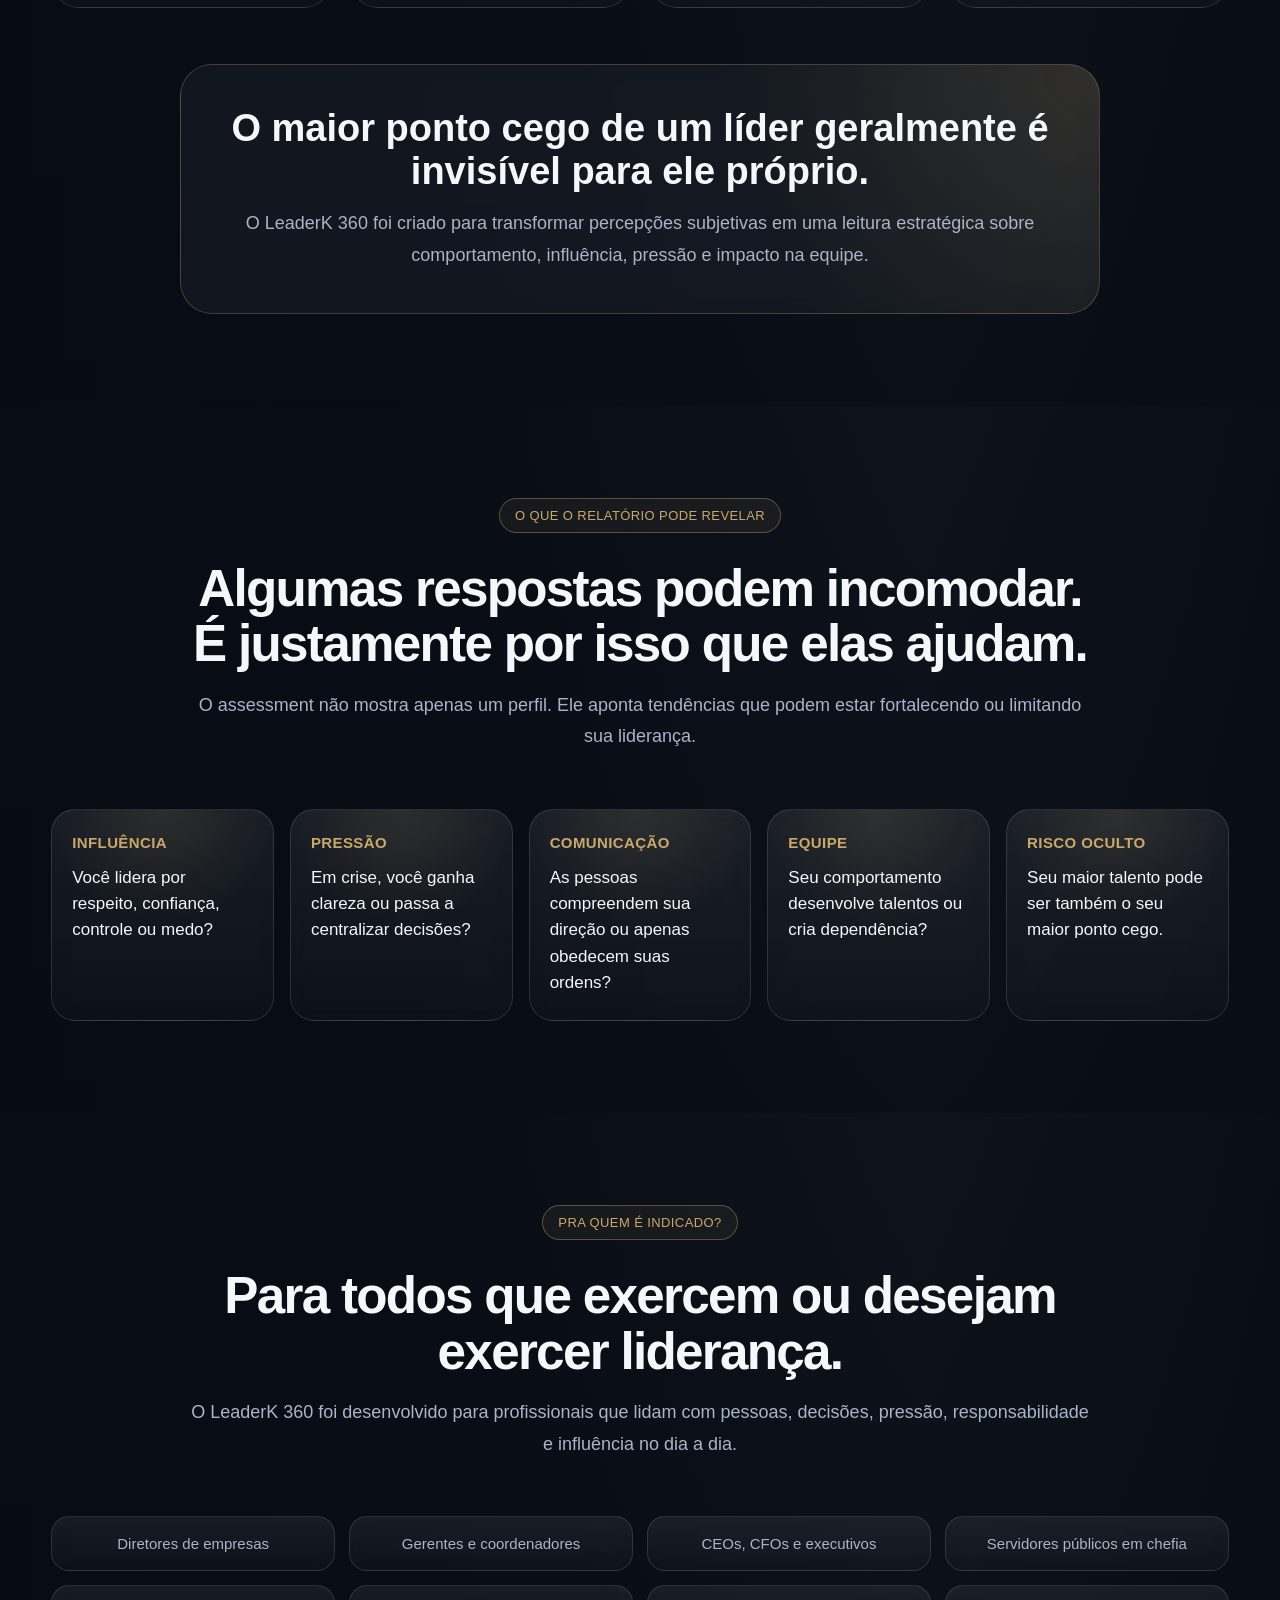
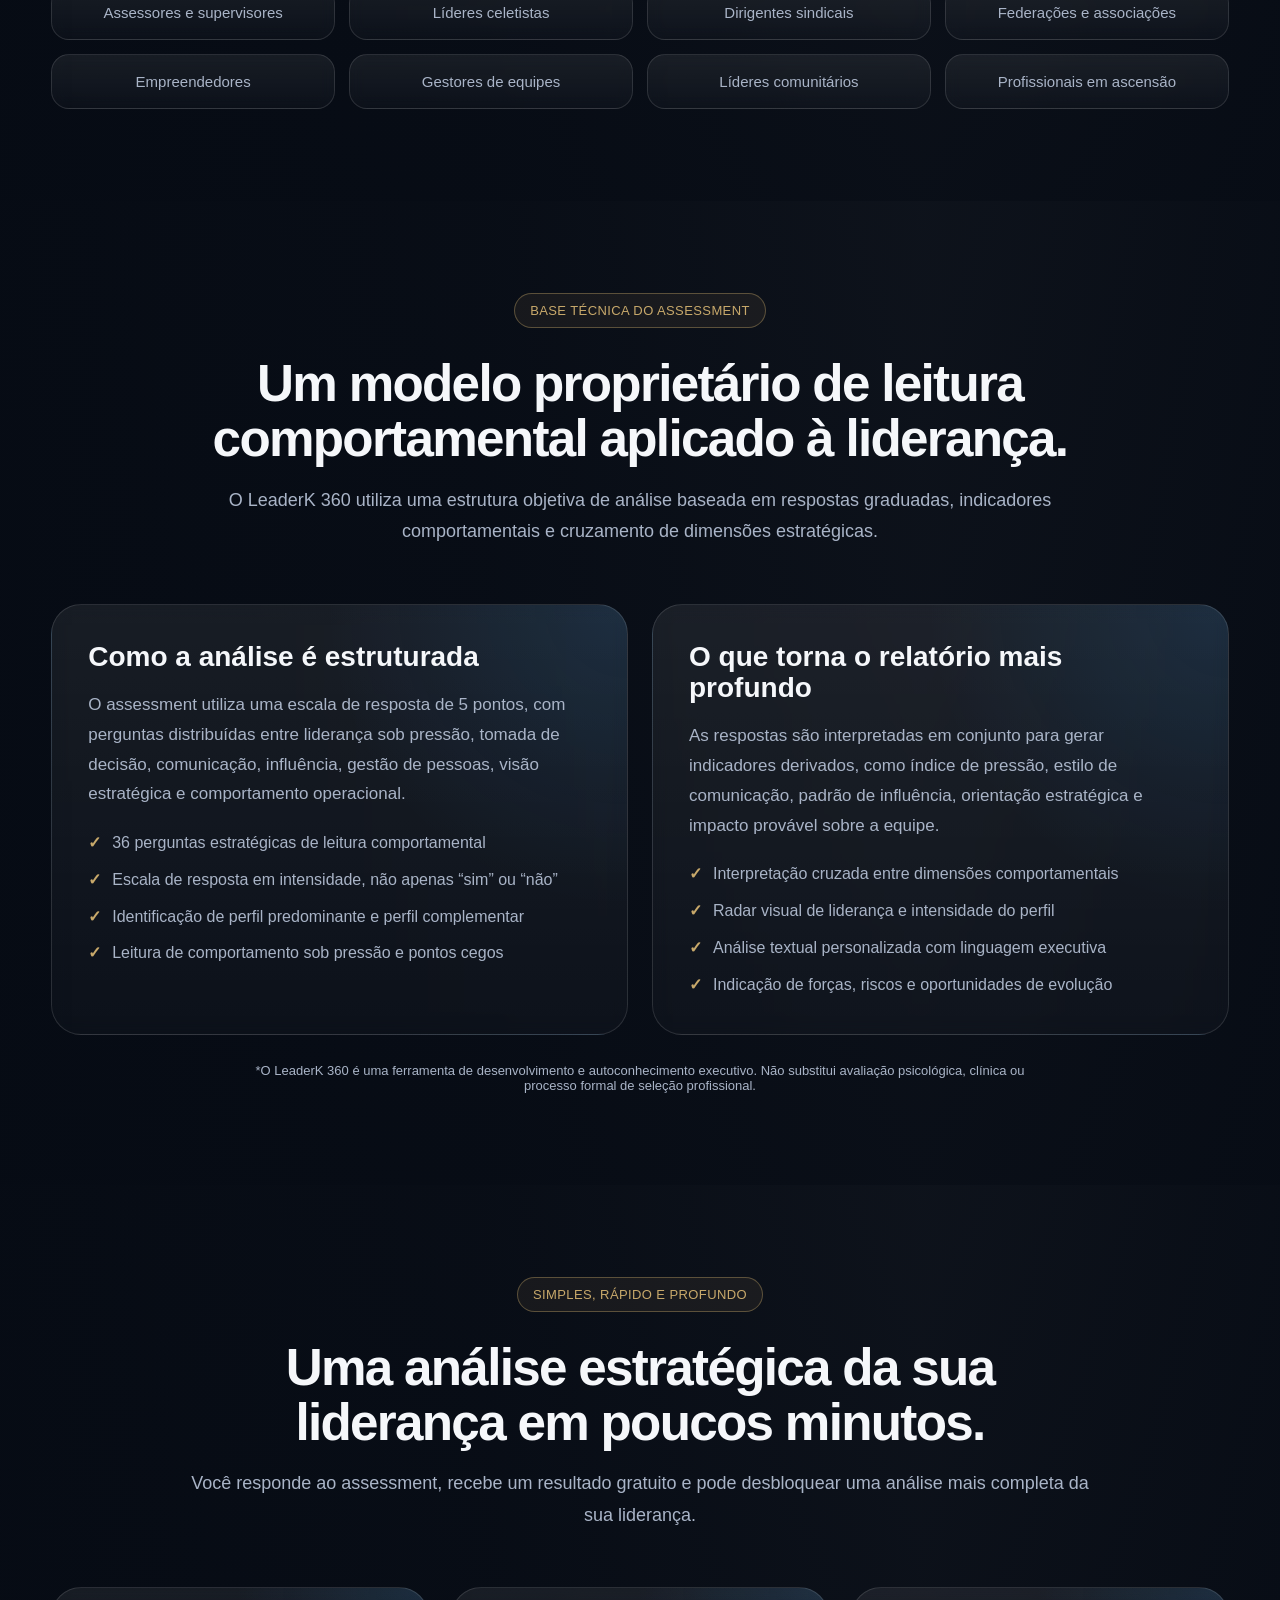
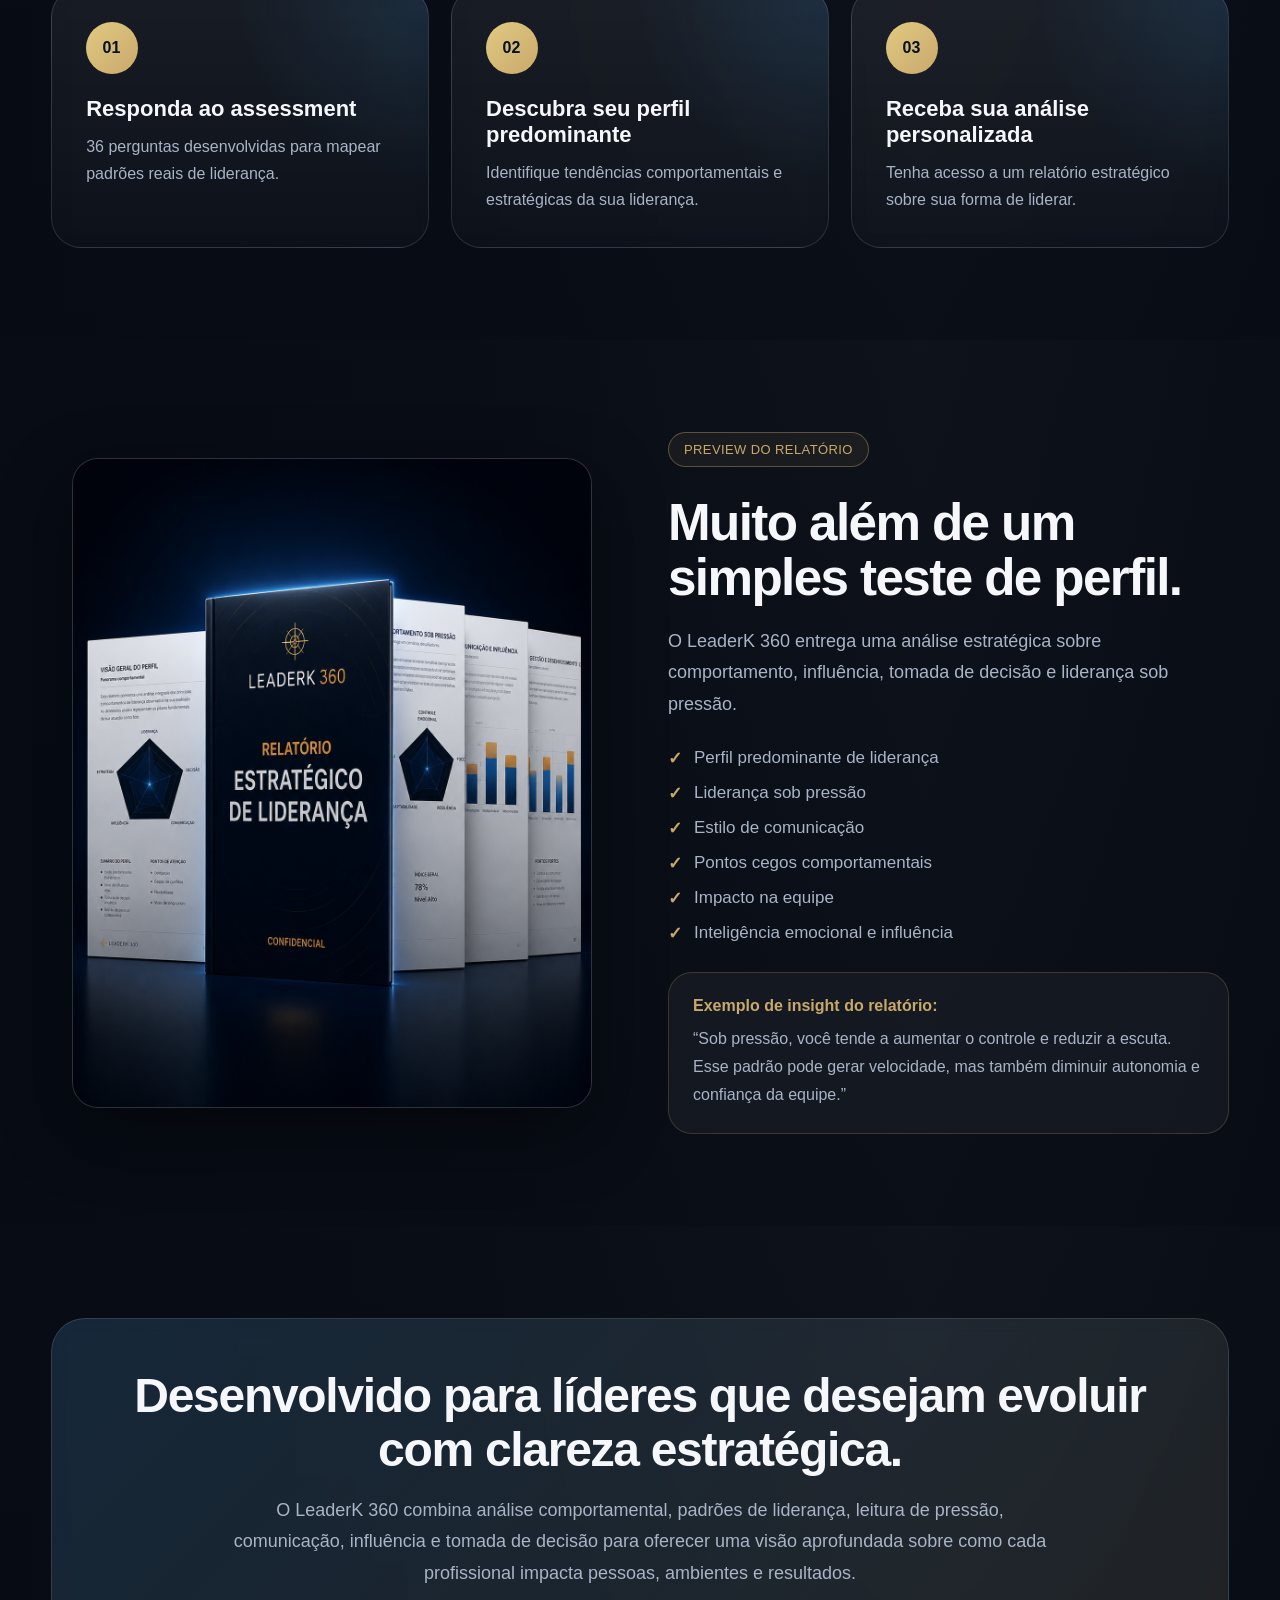
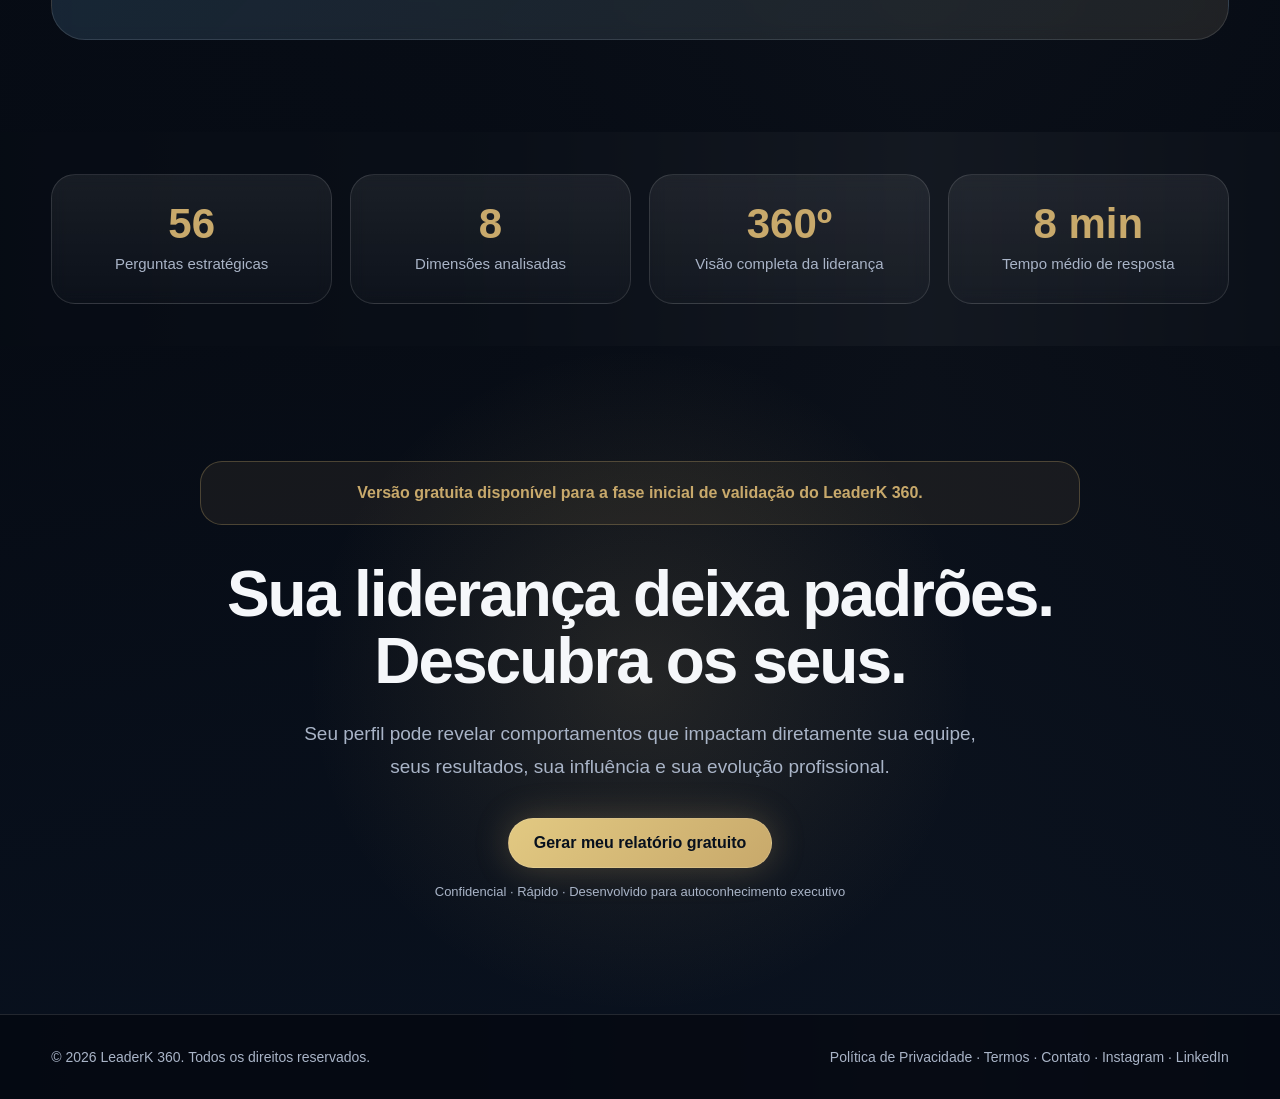
==== commit 043d68e6: "Update index.html" ====
--- a/index.html
+++ b/index.html
@@ -1201,7 +1201,7 @@
   <section class="stats-strip">
     <div class="container stats-grid">
       <div class="stat-item">
-        <strong>52</strong>
+        <strong>56</strong>
         <span>Perguntas estratégicas</span>
       </div>
 
@@ -1216,7 +1216,7 @@
       </div>
 
       <div class="stat-item">
-        <strong>7 min</strong>
+        <strong>8 min</strong>
         <span>Tempo médio de resposta</span>
       </div>
     </div>
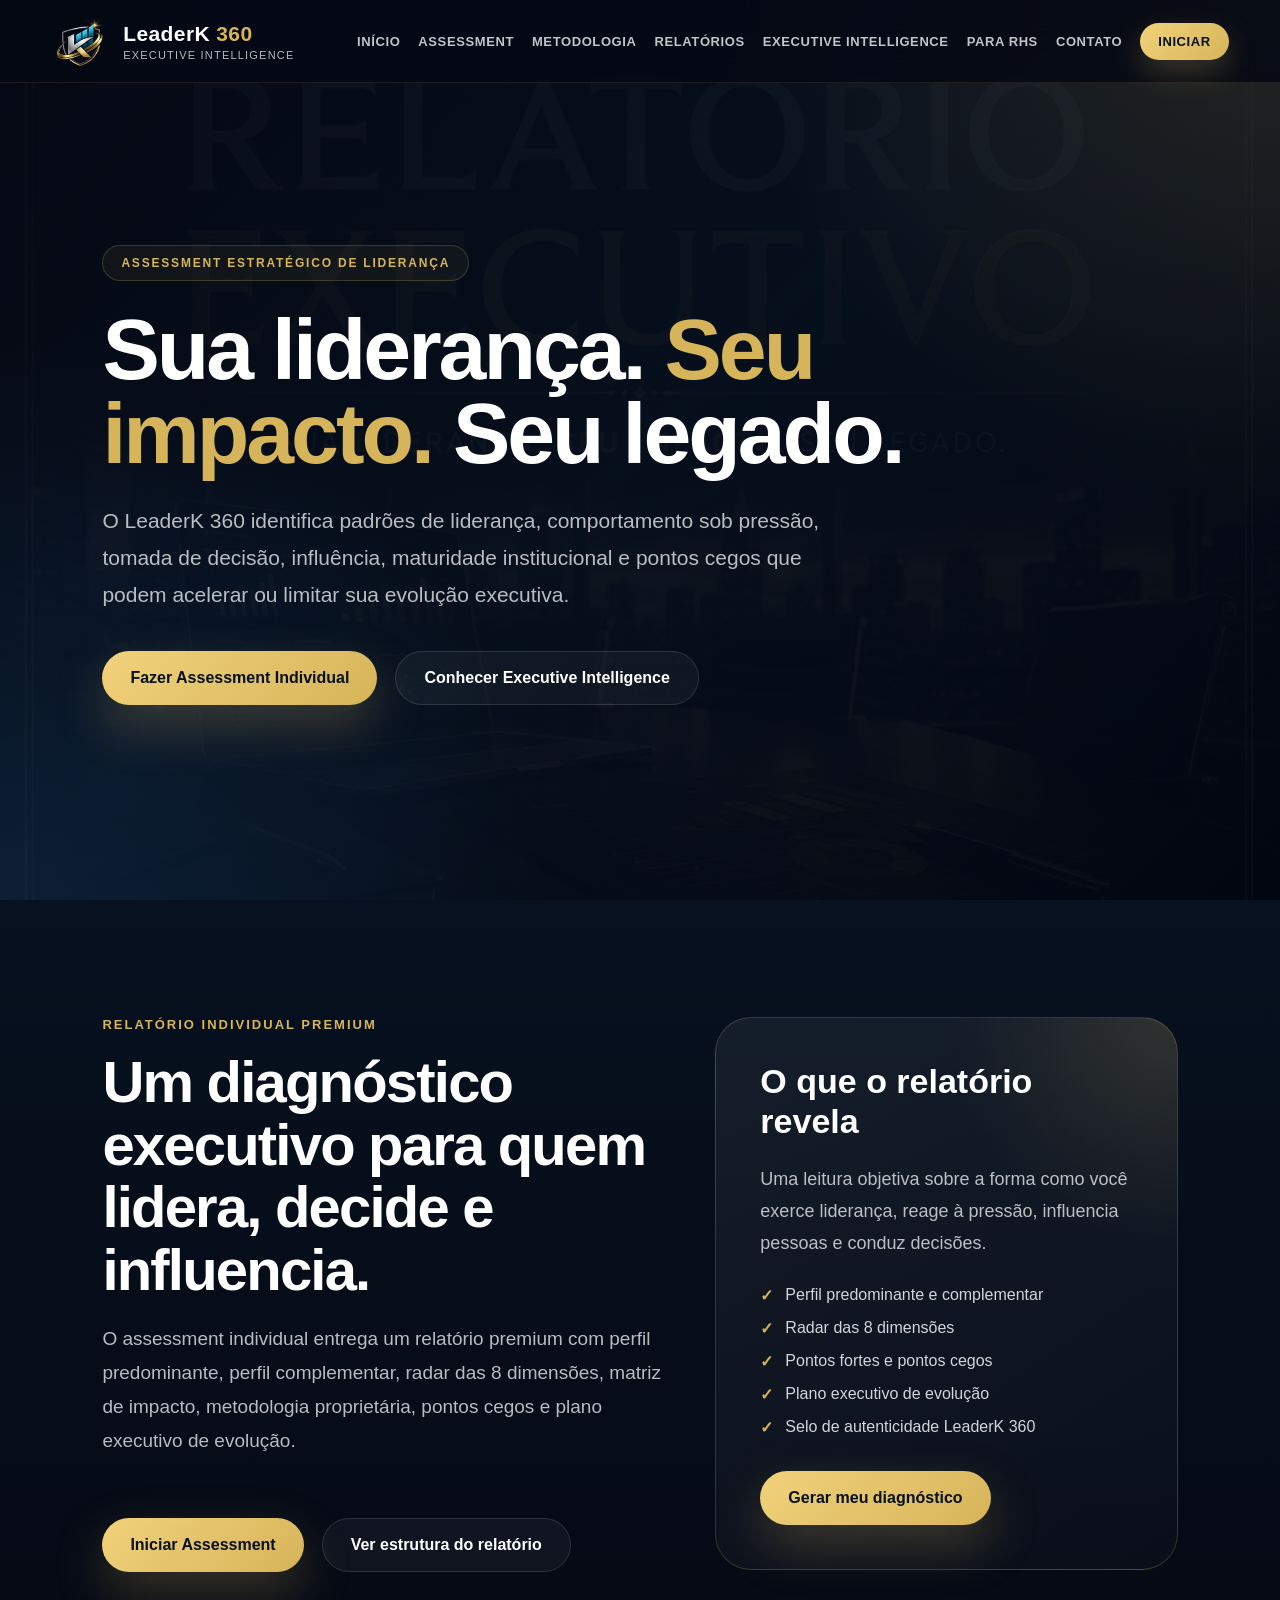
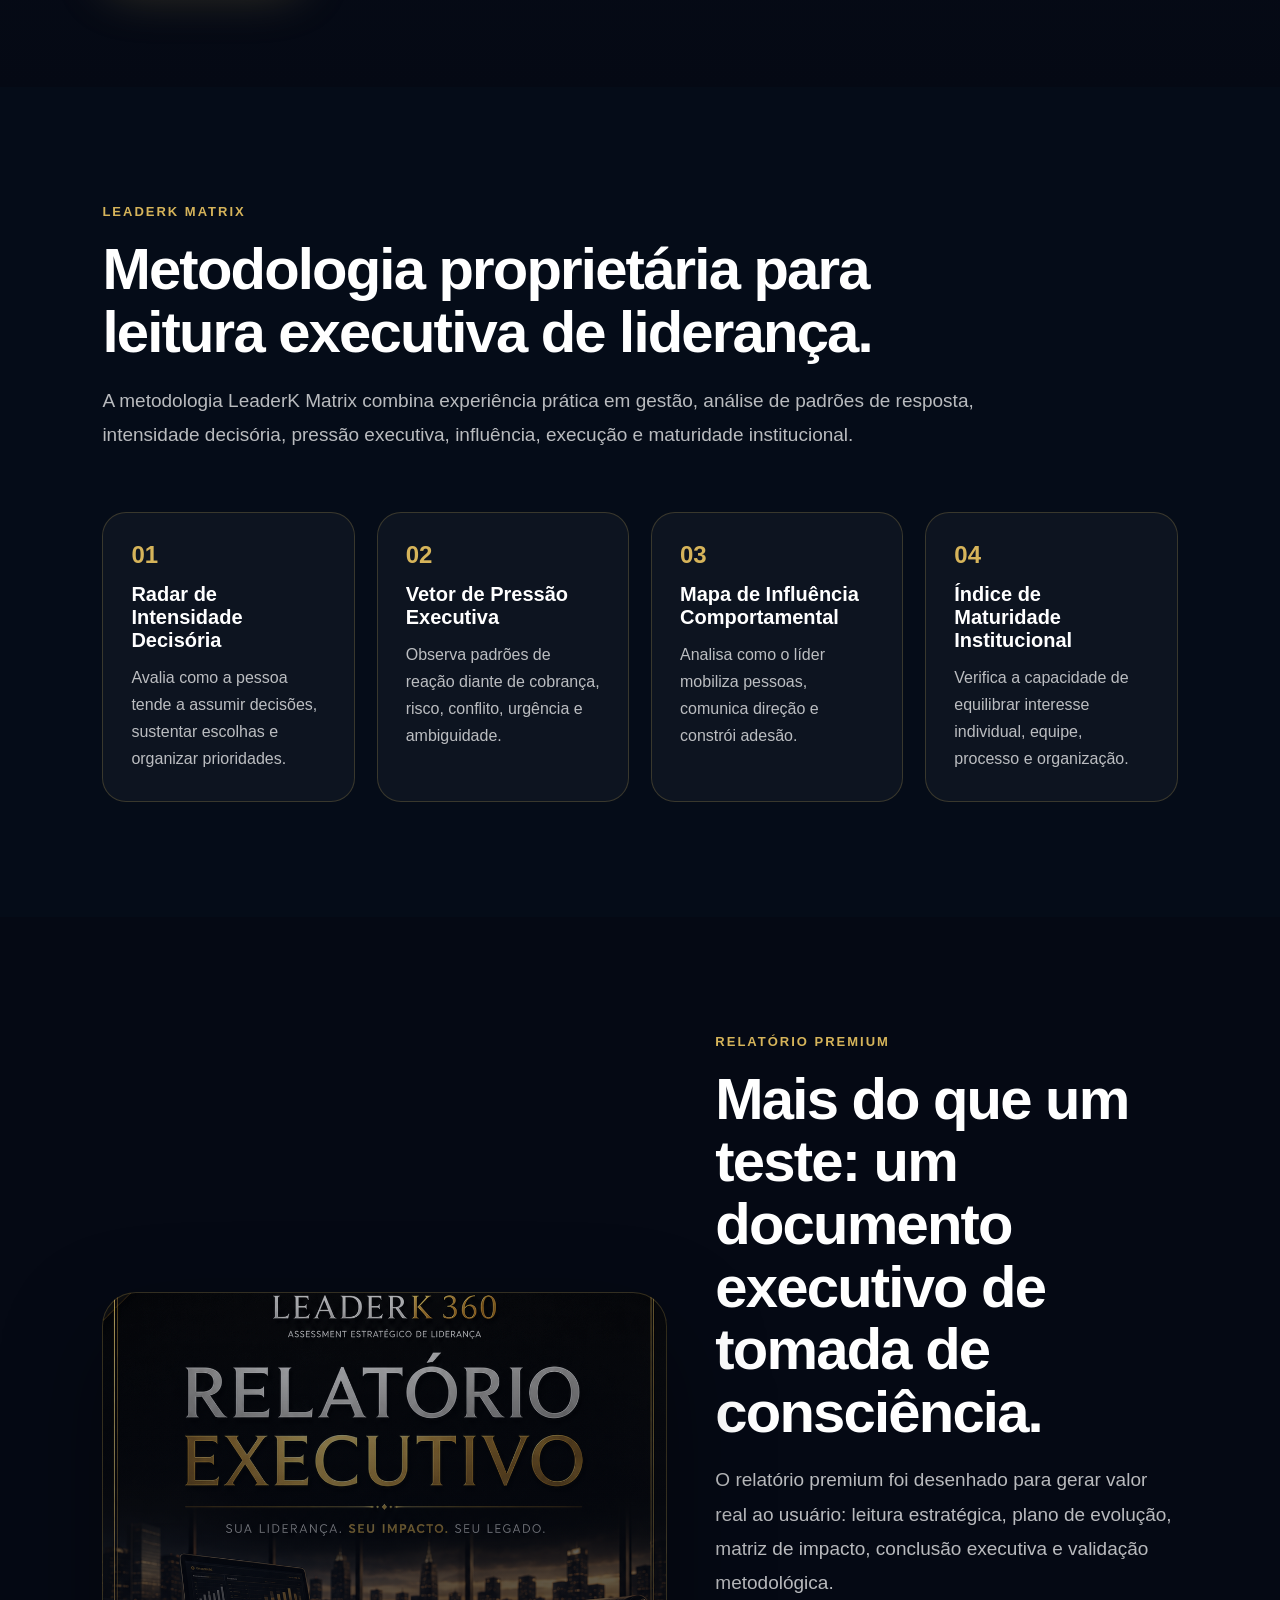
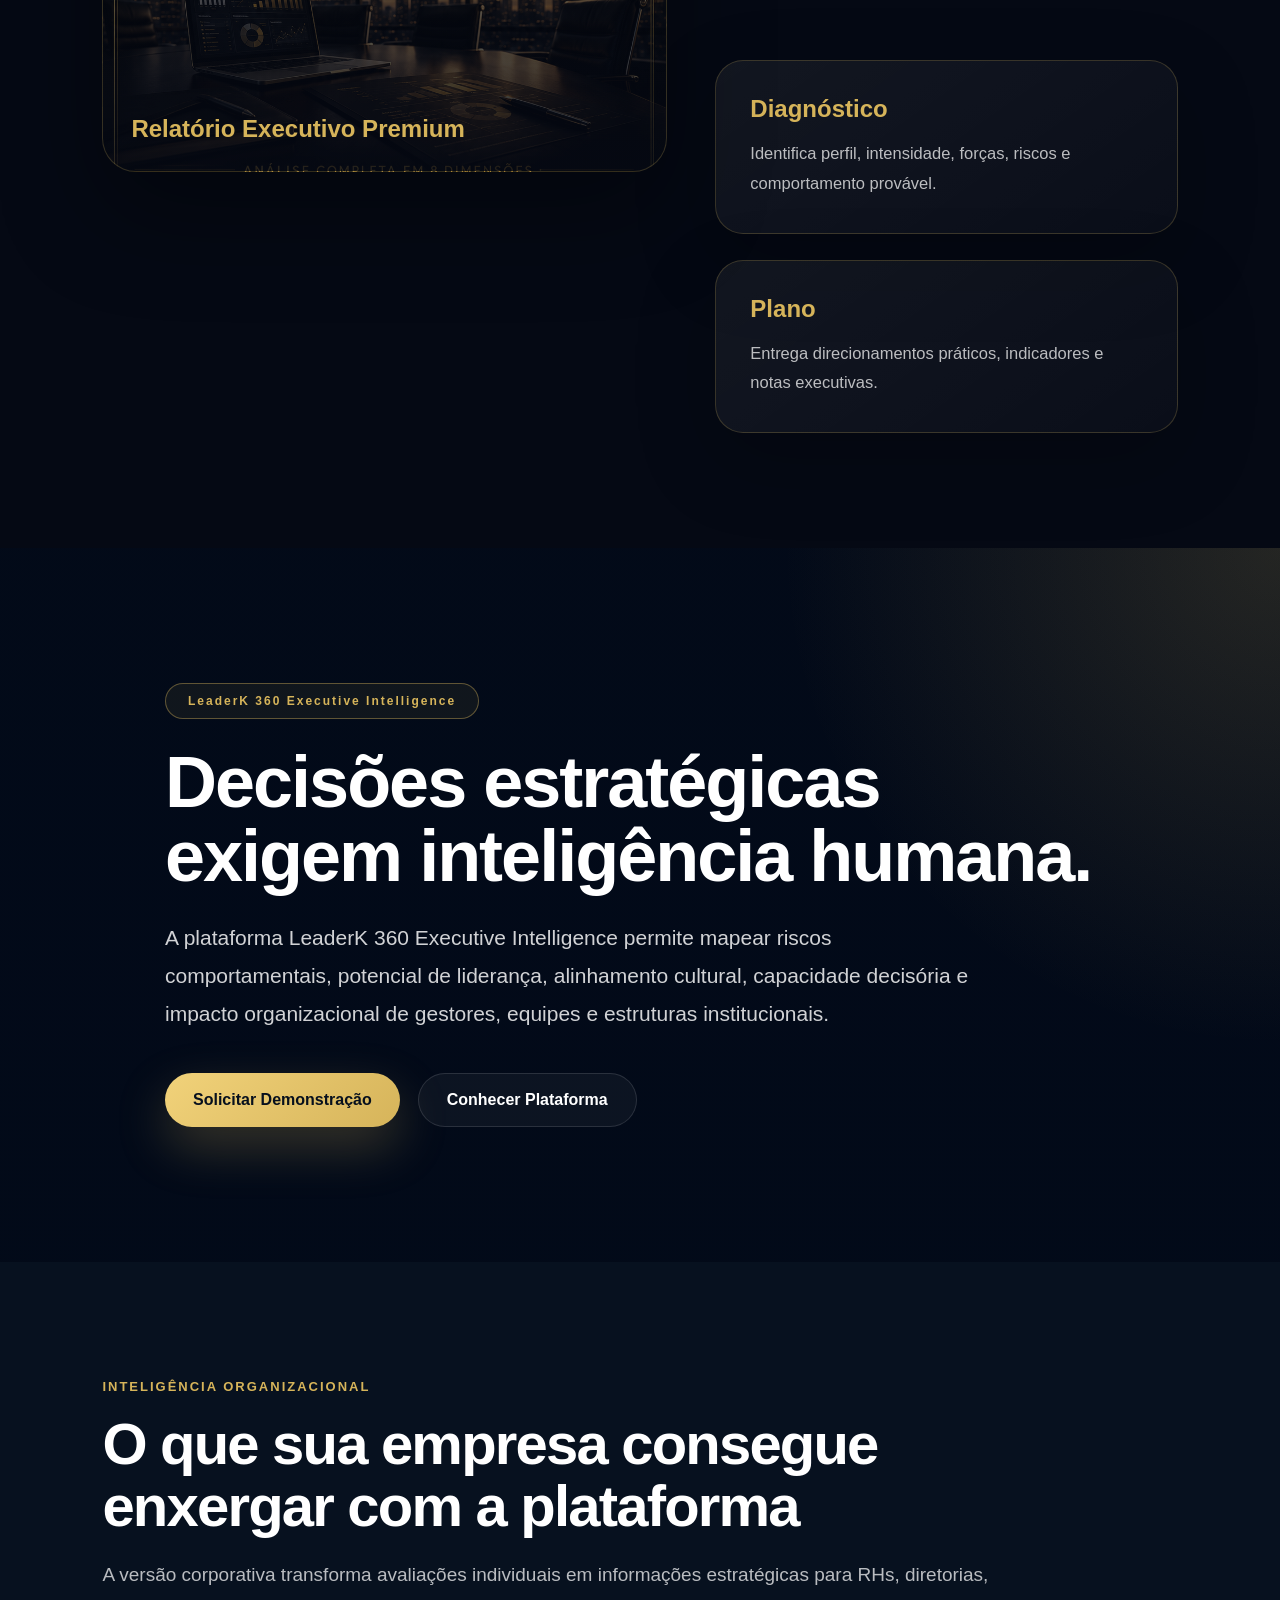
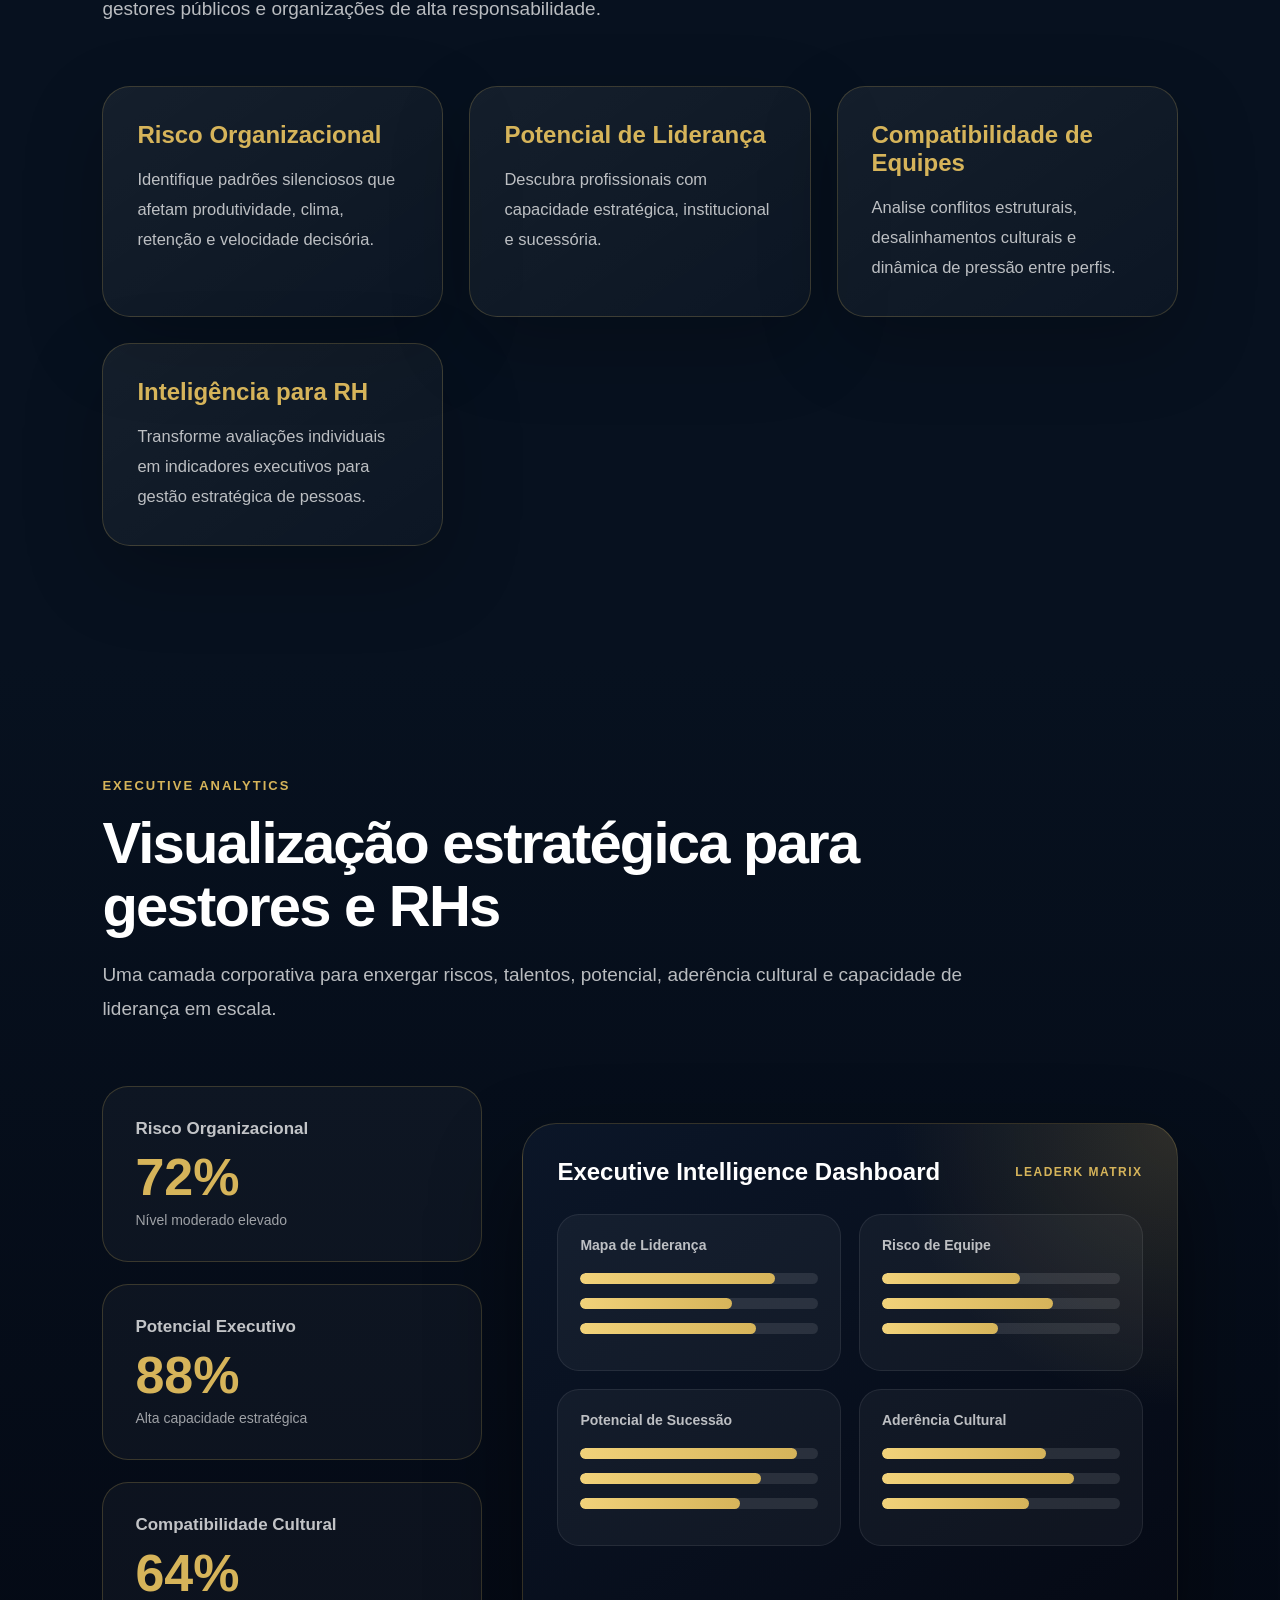
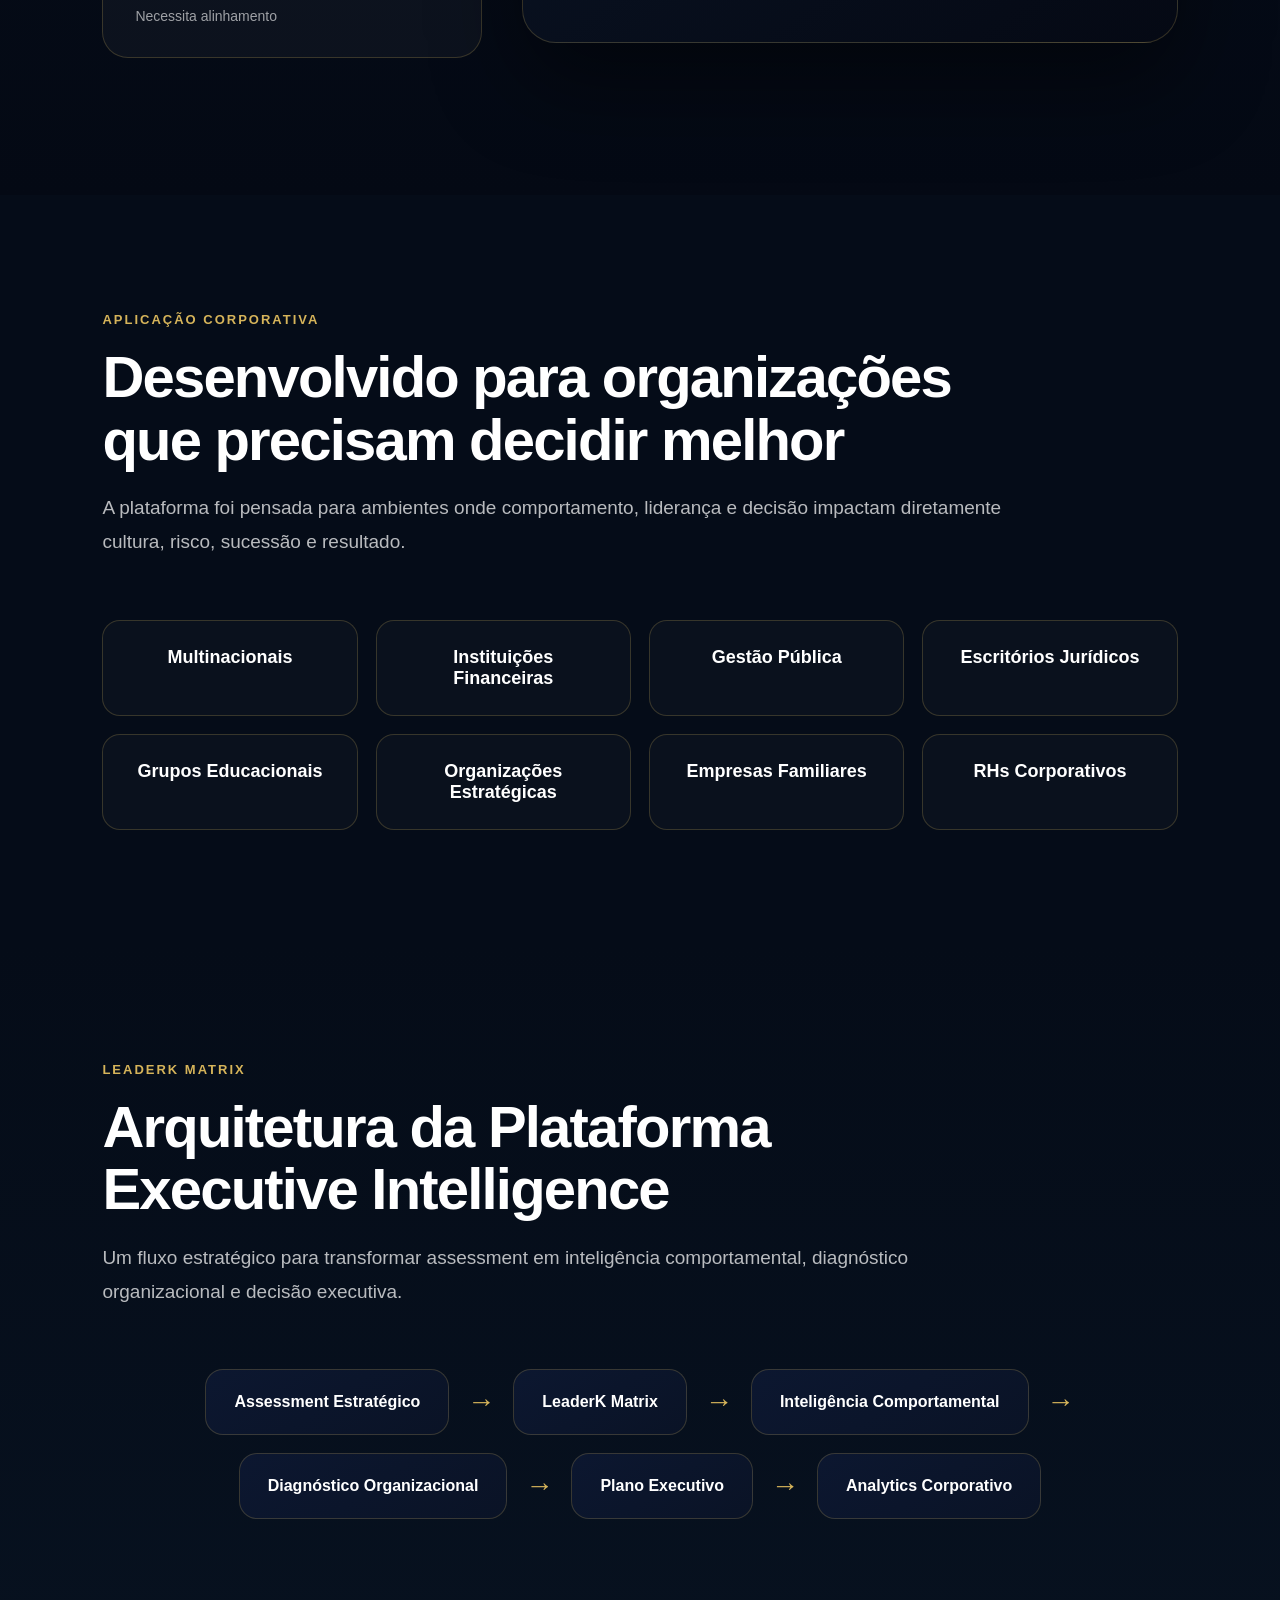
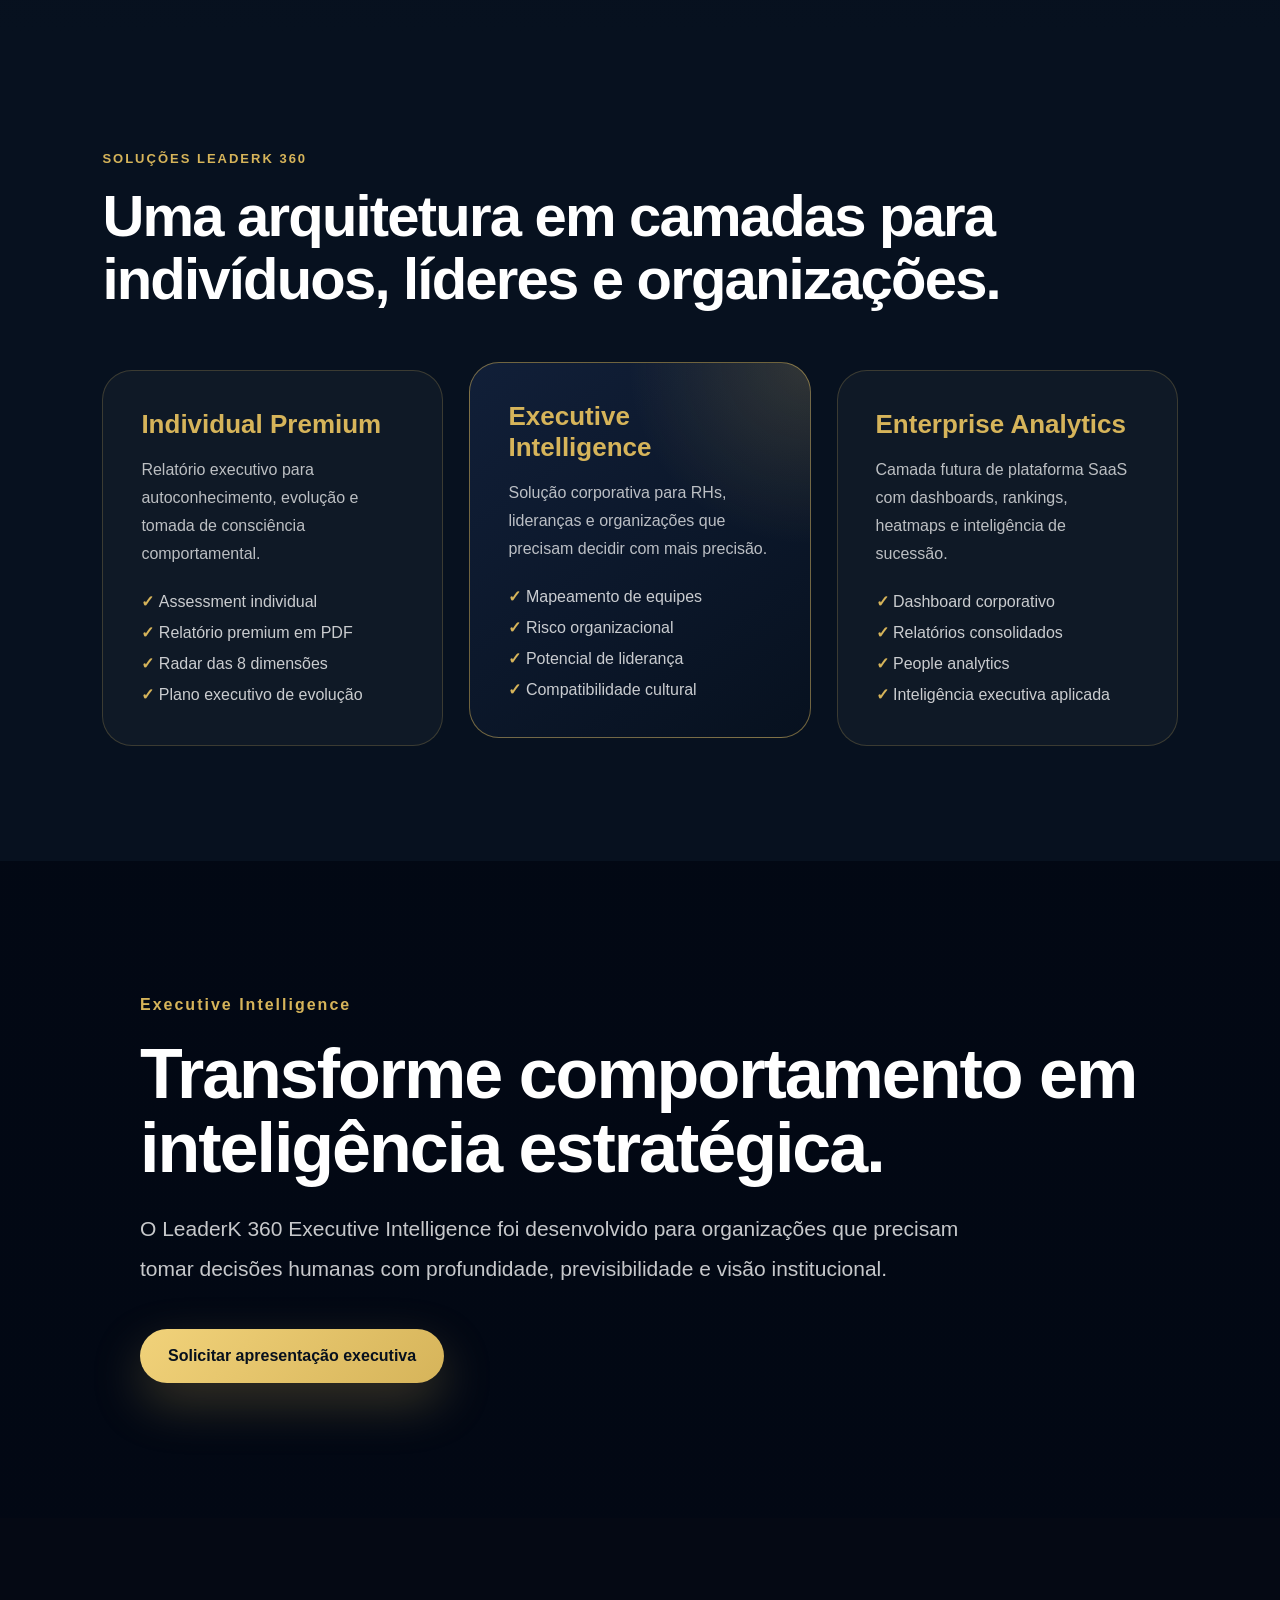
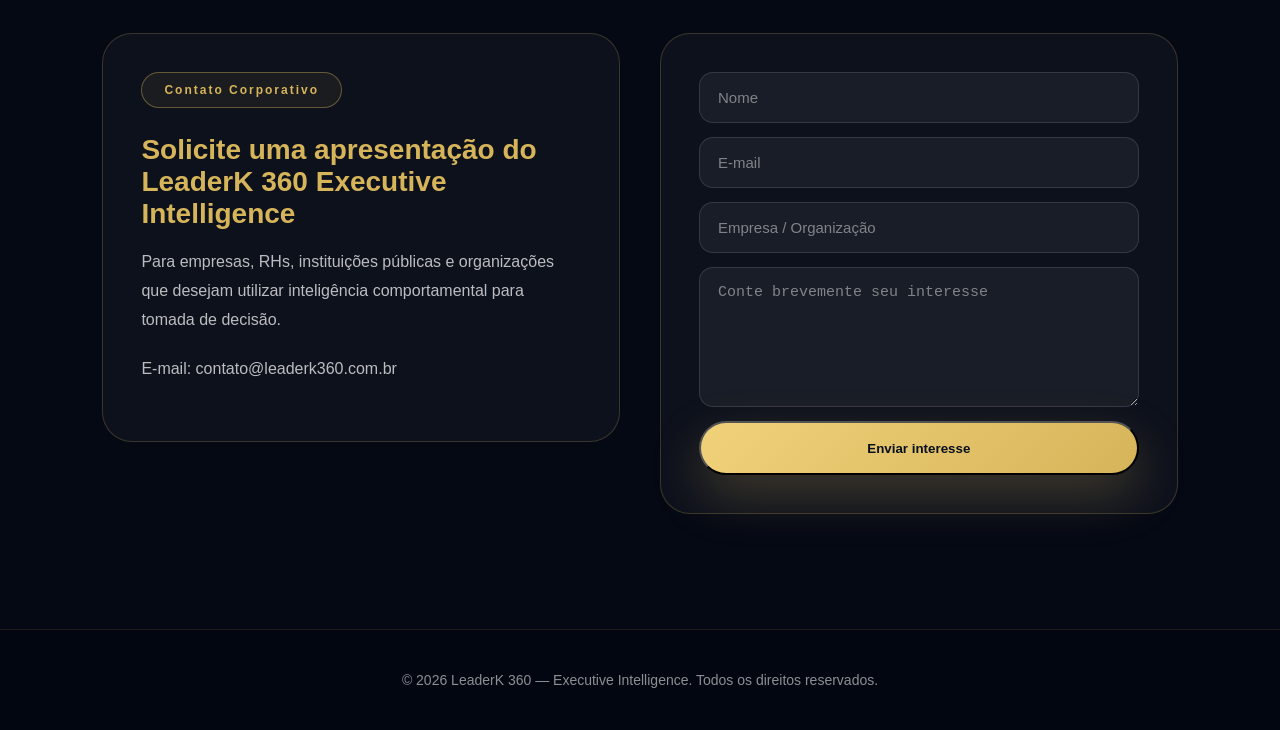
==== commit b3241a56: "Update index.html" ====
--- a/index.html
+++ b/index.html
@@ -3,26 +3,29 @@
 <head>
   <meta charset="UTF-8" />
   <meta name="viewport" content="width=device-width, initial-scale=1.0" />
-  <title>LeaderK 360 | Assessment Estratégico de Liderança</title>
+
+  <title>LeaderK 360 | Executive Intelligence</title>
+
+  <meta name="description" content="LeaderK 360 é uma plataforma de assessment estratégico de liderança e inteligência executiva para líderes, RHs, empresas e organizações." />
 
   <style>
     :root {
-      --bg: #060b14;
-      --bg2: #0a1220;
-      --card: rgba(255,255,255,.06);
-      --line: rgba(255,255,255,.12);
-      --gold: #c8a96b;
-      --gold2: #e2c982;
-      --blue: #3ba7ff;
-      --text: #f5f7fa;
-      --muted: #a9b4c7;
-      --danger: #ffcf7a;
+      --bg: #050914;
+      --bg2: #07111f;
+      --bg3: #0b1628;
+      --gold: #d6b45a;
+      --gold2: #f1d27a;
+      --text: #ffffff;
+      --muted: rgba(255,255,255,.72);
+      --line: rgba(214,180,90,.22);
+      --card: rgba(255,255,255,.045);
+      --blue: #0f2b52;
     }
 
     * {
-      box-sizing: border-box;
       margin: 0;
       padding: 0;
+      box-sizing: border-box;
     }
 
     html {
@@ -30,18 +33,10 @@
     }
 
     body {
-      font-family: Inter, Arial, sans-serif;
+      font-family: Arial, Helvetica, sans-serif;
+      background: var(--bg);
       color: var(--text);
       overflow-x: hidden;
-      background:
-        linear-gradient(
-          90deg,
-          rgba(6,11,20,.98) 0%,
-          rgba(6,11,20,.92) 38%,
-          rgba(6,11,20,.74) 72%,
-          rgba(6,11,20,.9) 100%
-        ),
-        url("reuniaolider.png") center top / cover no-repeat fixed;
     }
 
     a {
@@ -49,113 +44,102 @@
       color: inherit;
     }
 
-    .container {
-      width: min(1180px, 92%);
-      margin: auto;
-    }
-
-    header {
+    img {
+      max-width: 100%;
+      display: block;
+    }
+
+    .topbar {
       position: fixed;
       top: 0;
+      left: 0;
       width: 100%;
-      z-index: 50;
+      z-index: 999;
+      background: rgba(5,9,20,.86);
       backdrop-filter: blur(18px);
-      background: rgba(6,11,20,.84);
-      border-bottom: 1px solid var(--line);
-    }
-
-    .nav {
-      height: 92px;
+      border-bottom: 1px solid rgba(214,180,90,.12);
+    }
+
+    .nav-wrap {
+      width: min(1200px, 92%);
+      margin: auto;
+      height: 82px;
       display: flex;
       align-items: center;
       justify-content: space-between;
-      gap: 24px;
-    }
-
-    .logo {
+      gap: 28px;
+    }
+
+    .brand {
       display: flex;
       align-items: center;
       gap: 14px;
-    }
-
-    .logo img {
-      height: 68px;
-      width: auto;
+      min-width: max-content;
+    }
+
+    .brand img {
+      width: 58px;
+      height: 58px;
       object-fit: contain;
     }
 
-    .brand {
-      font-size: 22px;
-      font-weight: 800;
-      letter-spacing: .3px;
-    }
-
-    .brand span {
-      color: var(--gold);
-    }
-
-    .tagline {
+    .brand-title {
+      font-size: 21px;
+      font-weight: 900;
+      letter-spacing: .4px;
+    }
+
+    .brand-title span {
+      color: var(--gold);
+    }
+
+    .brand-sub {
+      font-size: 11px;
       color: var(--muted);
-      font-size: 12px;
-      margin-top: 2px;
-    }
-
-    .nav-links {
+      letter-spacing: 1.2px;
+      text-transform: uppercase;
+      margin-top: 3px;
+    }
+
+    nav {
       display: flex;
-      gap: 28px;
-      color: var(--muted);
-      font-size: 14px;
-    }
-
-    .nav-links a:hover {
-      color: var(--gold);
-    }
-
-    .btn {
-      display: inline-flex;
       align-items: center;
-      justify-content: center;
-      padding: 15px 25px;
+      gap: 18px;
+      font-size: 13px;
+      color: rgba(255,255,255,.76);
+      text-transform: uppercase;
+      letter-spacing: .6px;
+      font-weight: 700;
+    }
+
+    nav a {
+      transition: .25s ease;
+    }
+
+    nav a:hover {
+      color: var(--gold);
+    }
+
+    .nav-cta {
+      padding: 11px 18px;
       border-radius: 999px;
       background: linear-gradient(135deg, var(--gold2), var(--gold));
       color: #07101d;
       font-weight: 900;
-      box-shadow: 0 0 34px rgba(200,169,107,.28);
-      transition: .25s;
-      border: 1px solid rgba(255,255,255,.12);
-      text-align: center;
-      white-space: nowrap;
-    }
-
-    .btn:hover {
-      transform: translateY(-2px);
-      box-shadow: 0 0 46px rgba(200,169,107,.42);
-    }
-
-    .btn.secondary {
-      background: rgba(255,255,255,.04);
-      color: var(--text);
-      box-shadow: none;
-      border: 1px solid var(--line);
-    }
-
-    section {
-      padding: 92px 0;
+      box-shadow: 0 12px 30px rgba(214,180,90,.25);
+    }
+
+    .hero {
       position: relative;
-      background: linear-gradient(
-        180deg,
-        rgba(6,11,20,.88),
-        rgba(6,11,20,.94)
-      );
-    }
-
-    .hero {
       min-height: 100vh;
-      padding: 150px 0 86px;
+      padding: 160px 8% 110px;
       display: flex;
       align-items: center;
+      background:
+        radial-gradient(circle at top right, rgba(214,180,90,.18), transparent 34%),
+        radial-gradient(circle at bottom left, rgba(38,110,180,.22), transparent 35%),
+        linear-gradient(135deg, #050914, #07111f 50%, #020611);
       overflow: hidden;
-      background: transparent;
     }
 
     .hero::before {
@@ -163,710 +147,718 @@
       position: absolute;
       inset: 0;
       background:
-        radial-gradient(circle at 22% 22%, rgba(59,167,255,.16), transparent 32%),
-        radial-gradient(circle at 78% 18%, rgba(200,169,107,.16), transparent 26%),
-        linear-gradient(180deg, transparent 70%, var(--bg) 100%);
-      pointer-events: none;
+        linear-gradient(rgba(5,9,20,.88), rgba(5,9,20,.78)),
+        url("Capa_rel.png");
+      background-size: cover;
+      background-position: center right;
+      opacity: .18;
     }
 
     .hero-content {
       position: relative;
-      z-index: 3;
-      max-width: 720px;
+      z-index: 2;
+      max-width: 920px;
     }
 
     .eyebrow {
       display: inline-flex;
       align-items: center;
-      gap: 8px;
-      border: 1px solid rgba(200,169,107,.38);
-      color: var(--gold);
-      padding: 9px 15px;
+      gap: 10px;
+      padding: 10px 18px;
+      border: 1px solid var(--line);
       border-radius: 999px;
-      font-size: 13px;
+      color: var(--gold);
+      font-size: 12px;
+      font-weight: 800;
+      letter-spacing: 1.8px;
+      text-transform: uppercase;
+      margin-bottom: 26px;
+      background: rgba(214,180,90,.06);
+    }
+
+    .hero h1 {
+      font-size: clamp(44px, 7vw, 86px);
+      line-height: .98;
+      letter-spacing: -3px;
+      max-width: 980px;
       margin-bottom: 28px;
-      background: rgba(200,169,107,.08);
-      letter-spacing: .4px;
-      text-transform: uppercase;
-    }
-
-    h1 {
-      font-size: clamp(42px, 6vw, 76px);
-      line-height: .98;
-      letter-spacing: -2.7px;
-      margin-bottom: 28px;
-    }
-
-    h1 span {
+    }
+
+    .hero h1 span {
       color: var(--gold);
     }
 
     .hero p {
-      font-size: 19px;
+      max-width: 760px;
+      font-size: 21px;
       line-height: 1.75;
       color: var(--muted);
-      max-width: 650px;
-      margin-bottom: 34px;
-    }
-
-    .hero-actions {
-      display: flex;
-      gap: 16px;
-      flex-wrap: wrap;
-      margin-bottom: 28px;
-    }
-
-    .trust {
+      margin-bottom: 38px;
+    }
+
+    .buttons {
       display: flex;
       gap: 18px;
       flex-wrap: wrap;
+    }
+
+    .btn-gold,
+    .btn-dark {
+      display: inline-flex;
+      align-items: center;
+      justify-content: center;
+      min-height: 54px;
+      padding: 0 28px;
+      border-radius: 999px;
+      font-weight: 900;
+      transition: .25s ease;
+    }
+
+    .btn-gold {
+      background: linear-gradient(135deg, var(--gold2), var(--gold));
+      color: #07101d;
+      box-shadow: 0 20px 50px rgba(214,180,90,.25);
+    }
+
+    .btn-dark {
+      background: rgba(255,255,255,.045);
+      color: white;
+      border: 1px solid rgba(255,255,255,.12);
+    }
+
+    .btn-gold:hover,
+    .btn-dark:hover {
+      transform: translateY(-3px);
+    }
+
+    section {
+      position: relative;
+    }
+
+    .section {
+      padding: 115px 8%;
+    }
+
+    .section-inner {
+      width: min(1200px, 100%);
+      margin: auto;
+    }
+
+    .section-header {
+      max-width: 900px;
+      margin-bottom: 60px;
+    }
+
+    .section-header span {
+      color: var(--gold);
+      text-transform: uppercase;
+      letter-spacing: 2px;
+      font-weight: 900;
+      font-size: 13px;
+    }
+
+    .section-header h2 {
+      font-size: clamp(34px, 5vw, 58px);
+      line-height: 1.08;
+      letter-spacing: -1.8px;
+      margin-top: 18px;
+      margin-bottom: 20px;
+    }
+
+    .section-header p {
+      color: var(--muted);
+      font-size: 19px;
+      line-height: 1.8;
+    }
+
+    .cards-grid {
+      display: grid;
+      grid-template-columns: repeat(auto-fit, minmax(260px, 1fr));
+      gap: 26px;
+    }
+
+    .card {
+      background: linear-gradient(145deg, rgba(255,255,255,.06), rgba(255,255,255,.025));
+      border: 1px solid var(--line);
+      border-radius: 28px;
+      padding: 34px;
+      box-shadow: 0 28px 80px rgba(0,0,0,.22);
+      transition: .3s ease;
+    }
+
+    .card:hover {
+      transform: translateY(-7px);
+      border-color: rgba(214,180,90,.48);
+    }
+
+    .card h3 {
+      color: var(--gold);
+      font-size: 24px;
+      margin-bottom: 16px;
+    }
+
+    .card p {
+      color: var(--muted);
+      font-size: 16.5px;
+      line-height: 1.8;
+    }
+
+    .assessment {
+      background: linear-gradient(to bottom, #07111f, #050914);
+    }
+
+    .assessment-layout {
+      display: grid;
+      grid-template-columns: 1.1fr .9fr;
+      gap: 48px;
+      align-items: center;
+    }
+
+    .assessment-panel {
+      background:
+        radial-gradient(circle at top right, rgba(214,180,90,.16), transparent 32%),
+        linear-gradient(145deg, rgba(255,255,255,.06), rgba(255,255,255,.02));
+      border: 1px solid var(--line);
+      border-radius: 36px;
+      padding: 44px;
+    }
+
+    .assessment-panel h3 {
+      font-size: 34px;
+      line-height: 1.15;
+      margin-bottom: 22px;
+    }
+
+    .assessment-panel p {
+      color: var(--muted);
+      line-height: 1.8;
+      font-size: 18px;
+      margin-bottom: 26px;
+    }
+
+    .check-list {
+      display: grid;
+      gap: 14px;
+      margin: 26px 0 34px;
+      color: rgba(255,255,255,.82);
+    }
+
+    .check-list div {
+      display: flex;
+      gap: 12px;
+      align-items: flex-start;
+    }
+
+    .check-list strong {
+      color: var(--gold);
+    }
+
+    .mock-report {
+      min-height: 480px;
+      border-radius: 34px;
+      border: 1px solid var(--line);
+      background:
+        linear-gradient(rgba(5,9,20,.3), rgba(5,9,20,.85)),
+        url("Capa_rel.png");
+      background-size: cover;
+      background-position: center;
+      box-shadow: 0 40px 100px rgba(0,0,0,.38);
+      overflow: hidden;
+      position: relative;
+    }
+
+    .mock-report::after {
+      content: "Relatório Executivo Premium";
+      position: absolute;
+      left: 28px;
+      bottom: 28px;
+      color: var(--gold);
+      font-size: 24px;
+      font-weight: 900;
+    }
+
+    .methodology {
+      background: #050c18;
+    }
+
+    .method-flow {
+      display: grid;
+      grid-template-columns: repeat(auto-fit, minmax(220px, 1fr));
+      gap: 22px;
+      margin-top: 42px;
+    }
+
+    .flow-step {
+      border: 1px solid var(--line);
+      background: rgba(255,255,255,.035);
+      border-radius: 24px;
+      padding: 28px;
+    }
+
+    .flow-step strong {
+      color: var(--gold);
+      font-size: 24px;
+      display: block;
+      margin-bottom: 14px;
+    }
+
+    .flow-step h3 {
+      font-size: 20px;
+      margin-bottom: 12px;
+    }
+
+    .flow-step p {
+      color: var(--muted);
+      line-height: 1.7;
+    }
+
+    .enterprise-hero {
+      padding: 135px 8%;
+      background:
+        linear-gradient(rgba(2,10,25,.9), rgba(2,10,25,.94)),
+        url("https://images.unsplash.com/photo-1520607162513-77705c0f0d4a?q=80&w=2070");
+      background-size: cover;
+      background-position: center;
+      overflow: hidden;
+    }
+
+    .enterprise-hero::after {
+      content: "";
+      position: absolute;
+      inset: 0;
+      background: radial-gradient(circle at top right, rgba(214,180,90,.16), transparent 34%);
+      pointer-events: none;
+    }
+
+    .enterprise-content {
+      position: relative;
+      z-index: 2;
+      width: min(1200px, 100%);
+      margin: auto;
+      max-width: 950px;
+    }
+
+    .enterprise-tag {
+      display: inline-block;
+      padding: 10px 22px;
+      border: 1px solid rgba(214,180,90,.4);
+      border-radius: 999px;
+      color: var(--gold);
+      letter-spacing: 2px;
+      font-size: 12px;
+      font-weight: 900;
+      margin-bottom: 26px;
+      background: rgba(214,180,90,.07);
+    }
+
+    .enterprise-content h2 {
+      font-size: clamp(42px, 6vw, 72px);
+      line-height: 1.03;
+      letter-spacing: -2px;
+      margin-bottom: 26px;
+    }
+
+    .enterprise-content p {
+      color: rgba(255,255,255,.82);
+      font-size: 21px;
+      line-height: 1.8;
+      max-width: 820px;
+      margin-bottom: 40px;
+    }
+
+    .enterprise-insights {
+      background: #07111f;
+    }
+
+    .dashboard-preview {
+      background: linear-gradient(to bottom, #07111f, #040914);
+    }
+
+    .dashboard-mockup {
+      display: grid;
+      grid-template-columns: 380px 1fr;
+      gap: 40px;
+      align-items: center;
+    }
+
+    .metric-card {
+      background: rgba(255,255,255,.035);
+      border: 1px solid var(--line);
+      border-radius: 26px;
+      padding: 32px;
+      margin-bottom: 22px;
+    }
+
+    .metric-card h4 {
+      color: rgba(255,255,255,.75);
+      font-size: 17px;
+      margin-bottom: 12px;
+    }
+
+    .metric-card strong {
+      display: block;
+      color: var(--gold);
+      font-size: 52px;
+      margin-bottom: 8px;
+      line-height: 1;
+    }
+
+    .metric-card span {
+      color: rgba(255,255,255,.6);
+      font-size: 14px;
+    }
+
+    .dashboard-screen {
+      min-height: 520px;
+      border-radius: 34px;
+      border: 1px solid var(--line);
+      background:
+        radial-gradient(circle at top right, rgba(214,180,90,.18), transparent 34%),
+        linear-gradient(145deg, #0b1628, #050914);
+      box-shadow: 0 40px 90px rgba(0,0,0,.45);
+      padding: 34px;
+      position: relative;
+      overflow: hidden;
+    }
+
+    .dash-top {
+      display: flex;
+      justify-content: space-between;
+      align-items: center;
+      margin-bottom: 28px;
+    }
+
+    .dash-top h3 {
+      font-size: 24px;
+    }
+
+    .dash-top span {
+      color: var(--gold);
+      font-size: 12px;
+      letter-spacing: 1.5px;
+      font-weight: 900;
+    }
+
+    .dash-grid {
+      display: grid;
+      grid-template-columns: 1fr 1fr;
+      gap: 18px;
+    }
+
+    .dash-box {
+      min-height: 150px;
+      border-radius: 22px;
+      background: rgba(255,255,255,.045);
+      border: 1px solid rgba(255,255,255,.08);
+      padding: 22px;
+    }
+
+    .dash-box h4 {
       color: var(--muted);
       font-size: 14px;
-    }
-
-    .trust b {
-      color: var(--gold);
-    }
-
-    .floating-panel {
-      position: absolute;
-      z-index: 4;
-      right: min(6vw, 80px);
-      bottom: 70px;
-      width: min(430px, 88vw);
-      padding: 22px;
-      border-radius: 28px;
-      border: 1px solid rgba(255,255,255,.16);
-      background: rgba(6,11,20,.72);
-      backdrop-filter: blur(18px);
-      box-shadow: 0 30px 90px rgba(0,0,0,.45);
-    }
-
-    .panel-title {
-      display: flex;
-      justify-content: space-between;
-      color: var(--muted);
-      font-size: 13px;
       margin-bottom: 20px;
     }
 
-    .metric {
-      display: grid;
-      grid-template-columns: 1fr auto;
-      gap: 10px;
-      margin-bottom: 17px;
-      color: var(--muted);
-      font-size: 14px;
-    }
-
-    .metric strong {
-      color: var(--gold);
-    }
-
     .bar {
-      grid-column: 1 / -1;
-      height: 8px;
-      background: rgba(255,255,255,.08);
+      height: 11px;
       border-radius: 999px;
+      background: rgba(255,255,255,.1);
       overflow: hidden;
+      margin-bottom: 14px;
     }
 
     .bar span {
       display: block;
       height: 100%;
+      background: linear-gradient(90deg, var(--gold2), var(--gold));
       border-radius: 999px;
-      background: linear-gradient(90deg, var(--blue), var(--gold));
-    }
-
-    .section-title {
+    }
+
+    .target-section {
+      background: #050c18;
+    }
+
+    .target-grid {
+      display: grid;
+      grid-template-columns: repeat(auto-fit, minmax(240px, 1fr));
+      gap: 18px;
+    }
+
+    .target-item {
+      padding: 26px;
+      border-radius: 18px;
+      border: 1px solid var(--line);
+      background: rgba(255,255,255,.025);
       text-align: center;
-      max-width: 900px;
-      margin: 0 auto 56px;
-    }
-
-    .section-title h2 {
-      font-size: clamp(32px, 4vw, 54px);
-      letter-spacing: -1.7px;
-      margin-bottom: 18px;
-      line-height: 1.08;
-    }
-
-    .section-title p {
+      font-size: 18px;
+      font-weight: 800;
+      transition: .25s ease;
+    }
+
+    .target-item:hover {
+      background: rgba(214,180,90,.08);
+      color: var(--gold);
+      transform: translateY(-4px);
+    }
+
+    .platform-architecture {
+      background: linear-gradient(to bottom, #050c18, #07111f);
+    }
+
+    .architecture-flow {
+      display: flex;
+      flex-wrap: wrap;
+      gap: 18px;
+      align-items: center;
+      justify-content: center;
+    }
+
+    .flow-box {
+      background: linear-gradient(145deg, #0c1730, #0a1326);
+      border: 1px solid var(--line);
+      color: white;
+      padding: 23px 28px;
+      border-radius: 18px;
+      font-weight: 800;
+      text-align: center;
+    }
+
+    .flow-arrow {
+      color: var(--gold);
+      font-size: 28px;
+      font-weight: 900;
+    }
+
+    .solutions {
+      background: #07111f;
+    }
+
+    .pricing-grid {
+      display: grid;
+      grid-template-columns: repeat(auto-fit, minmax(280px, 1fr));
+      gap: 26px;
+    }
+
+    .price-card {
+      border: 1px solid var(--line);
+      border-radius: 30px;
+      padding: 38px;
+      background: rgba(255,255,255,.035);
+    }
+
+    .price-card.featured {
+      background:
+        radial-gradient(circle at top right, rgba(214,180,90,.18), transparent 36%),
+        linear-gradient(145deg, #111f38, #07111f);
+      border-color: rgba(214,180,90,.5);
+      transform: translateY(-8px);
+    }
+
+    .price-card h3 {
+      color: var(--gold);
+      font-size: 26px;
+      margin-bottom: 16px;
+    }
+
+    .price-card p {
       color: var(--muted);
-      font-size: 18px;
       line-height: 1.75;
-    }
-
-    .cards {
+      margin-bottom: 24px;
+    }
+
+    .price-card ul {
+      list-style: none;
       display: grid;
-      grid-template-columns: repeat(4, 1fr);
-      gap: 18px;
-    }
-
-    .card {
-      padding: 30px 24px;
-      border: 1px solid var(--line);
-      border-radius: 28px;
+      gap: 12px;
+      color: rgba(255,255,255,.78);
+    }
+
+    .price-card li::before {
+      content: "✓ ";
+      color: var(--gold);
+      font-weight: 900;
+    }
+
+    .enterprise-final-cta {
+      padding: 135px 8%;
       background:
-        linear-gradient(180deg, rgba(255,255,255,.08), rgba(255,255,255,.025));
-      min-height: 250px;
-      transition: .25s;
-      overflow: hidden;
-      position: relative;
-      text-align: center;
-      backdrop-filter: blur(8px);
-    }
-
-    .card:hover {
-      transform: translateY(-6px);
-      background: rgba(255,255,255,.095);
-      border-color: rgba(200,169,107,.35);
-    }
-
-    .card-icon {
-      width: 82px;
-      height: 82px;
-      object-fit: contain;
-      display: block;
-      margin: 0 auto 22px auto;
-      filter: drop-shadow(0 0 16px rgba(200,169,107,.35));
-    }
-
-    .card h3 {
-      margin-bottom: 12px;
+        linear-gradient(rgba(2,8,20,.92), rgba(2,8,20,.95)),
+        url("https://images.unsplash.com/photo-1522202176988-66273c2fd55f?q=80&w=2070");
+      background-size: cover;
+      background-position: center;
+    }
+
+    .cta-box {
+      width: min(1000px, 100%);
+      margin: auto;
+    }
+
+    .cta-box span {
+      color: var(--gold);
+      letter-spacing: 2px;
+      font-weight: 900;
+    }
+
+    .cta-box h2 {
+      font-size: clamp(40px, 6vw, 70px);
+      line-height: 1.05;
+      letter-spacing: -2px;
+      margin: 24px 0;
+    }
+
+    .cta-box p {
+      color: rgba(255,255,255,.78);
+      line-height: 1.9;
       font-size: 21px;
-      line-height: 1.15;
-    }
-
-    .card p {
-      color: var(--muted);
-      line-height: 1.65;
-    }
-
-    .reveal-grid {
-      display: grid;
-      grid-template-columns: repeat(5, 1fr);
-      gap: 16px;
-    }
-
-    .reveal-item {
-      min-height: 210px;
-      padding: 24px 20px;
-      border-radius: 24px;
-      border: 1px solid var(--line);
-      background:
-        radial-gradient(circle at top, rgba(200,169,107,.12), transparent 48%),
-        linear-gradient(180deg, rgba(255,255,255,.07), rgba(255,255,255,.025));
-      backdrop-filter: blur(8px);
-    }
-
-    .reveal-item strong {
-      display: block;
-      color: var(--gold);
-      font-size: 15px;
-      margin-bottom: 14px;
-      text-transform: uppercase;
-      letter-spacing: .4px;
-    }
-
-    .reveal-item p {
-      color: var(--text);
-      font-size: 17px;
-      line-height: 1.55;
-    }
-
-    .tension-box {
-      max-width: 920px;
-      margin: 56px auto 0;
-      padding: 42px;
-      border-radius: 32px;
-      border: 1px solid rgba(200,169,107,.28);
-      background:
-        radial-gradient(circle at top right, rgba(200,169,107,.16), transparent 38%),
-        rgba(255,255,255,.045);
-      text-align: center;
-      backdrop-filter: blur(8px);
-    }
-
-    .tension-box h3 {
-      font-size: clamp(26px, 3vw, 38px);
-      line-height: 1.12;
-      margin-bottom: 16px;
-    }
-
-    .tension-box p {
-      color: var(--muted);
-      font-size: 18px;
-      line-height: 1.75;
-    }
-
-    .audience-grid {
-      display: grid;
-      grid-template-columns: repeat(4, 1fr);
-      gap: 14px;
-    }
-
-    .audience-item {
-      padding: 18px 16px;
-      border: 1px solid var(--line);
-      border-radius: 18px;
-      background: linear-gradient(180deg, rgba(255,255,255,.07), rgba(255,255,255,.025));
-      color: var(--muted);
-      text-align: center;
-      font-size: 15px;
-      backdrop-filter: blur(8px);
-      transition: .25s;
-    }
-
-    .audience-item:hover {
-      color: var(--text);
-      border-color: rgba(200,169,107,.42);
-      transform: translateY(-3px);
-    }
-
-    .method-grid {
+      max-width: 820px;
+      margin-bottom: 40px;
+    }
+
+    .contact {
+      background: #050914;
+    }
+
+    .contact-box {
       display: grid;
       grid-template-columns: 1fr 1fr;
-      gap: 24px;
-      align-items: stretch;
-    }
-
-    .method-card {
-      padding: 36px;
+      gap: 40px;
+      align-items: start;
+    }
+
+    .contact-info {
+      border: 1px solid var(--line);
       border-radius: 30px;
-      border: 1px solid var(--line);
-      background:
-        radial-gradient(circle at top right, rgba(59,167,255,.12), transparent 42%),
-        linear-gradient(180deg, rgba(255,255,255,.07), rgba(255,255,255,.025));
-      backdrop-filter: blur(8px);
-    }
-
-    .method-card h3 {
+      padding: 38px;
+      background: rgba(255,255,255,.035);
+    }
+
+    .contact-info h3 {
+      color: var(--gold);
       font-size: 28px;
       margin-bottom: 18px;
-      line-height: 1.12;
-    }
-
-    .method-card p {
+    }
+
+    .contact-info p {
       color: var(--muted);
-      font-size: 17px;
-      line-height: 1.75;
-      margin-bottom: 22px;
-    }
-
-    .method-list {
-      display: grid;
-      gap: 12px;
-    }
-
-    .method-list div {
-      color: var(--muted);
-      line-height: 1.55;
-      padding-left: 24px;
-      position: relative;
-    }
-
-    .method-list div::before {
-      content: "✓";
-      color: var(--gold);
-      position: absolute;
-      left: 0;
-      font-weight: 900;
-    }
-
-    .steps {
-      display: grid;
-      grid-template-columns: repeat(3, 1fr);
-      gap: 22px;
-    }
-
-    .step {
-      padding: 34px;
+      line-height: 1.8;
+      margin-bottom: 20px;
+    }
+
+    .contact-form {
+      border: 1px solid var(--line);
       border-radius: 30px;
-      border: 1px solid var(--line);
-      background:
-        radial-gradient(circle at top right, rgba(59,167,255,.12), transparent 42%),
-        linear-gradient(180deg, rgba(255,255,255,.07), rgba(255,255,255,.025));
-      backdrop-filter: blur(8px);
-    }
-
-    .number {
-      width: 52px;
-      height: 52px;
-      border-radius: 50%;
-      display: flex;
-      align-items: center;
-      justify-content: center;
-      color: #07101d;
-      background: linear-gradient(135deg, var(--gold2), var(--gold));
-      font-weight: 900;
-      margin-bottom: 22px;
-    }
-
-    .step h3 {
-      font-size: 22px;
-      margin-bottom: 12px;
-    }
-
-    .step p {
-      color: var(--muted);
-      line-height: 1.65;
-    }
-
-    .report-preview {
-      display: grid;
-      grid-template-columns: 1fr 1fr;
-      gap: 56px;
-      align-items: center;
-    }
-
-    .report-image-box {
-      width: 100%;
-      max-width: 520px;
-      margin: 0 auto;
-      border-radius: 26px;
-      overflow: hidden;
-      border: 1px solid var(--line);
-      box-shadow: 0 24px 70px rgba(0,0,0,.42);
-      background: rgba(255,255,255,.04);
-    }
-
-    .report-image-box img {
-      width: 100%;
-      height: auto;
-      display: block;
-      object-fit: contain;
-    }
-
-    .report-copy h2 {
-      font-size: clamp(34px, 4vw, 54px);
-      letter-spacing: -1.6px;
-      margin-bottom: 20px;
-      line-height: 1.08;
-    }
-
-    .report-copy p {
-      color: var(--muted);
-      font-size: 18px;
-      line-height: 1.75;
-      margin-bottom: 28px;
-    }
-
-    .features {
+      padding: 38px;
+      background: rgba(255,255,255,.035);
       display: grid;
       gap: 14px;
-      margin-top: 24px;
-    }
-
-    .feature {
-      display: flex;
-      gap: 12px;
-      color: var(--muted);
-      font-size: 17px;
-    }
-
-    .feature::before {
-      content: "✓";
-      color: var(--gold);
-      font-weight: 900;
-    }
-
-    .sample-box {
-      margin-top: 28px;
-      padding: 24px;
-      border-radius: 24px;
-      border: 1px solid rgba(200,169,107,.22);
-      background: rgba(255,255,255,.045);
-    }
-
-    .sample-box strong {
-      display: block;
-      color: var(--gold);
-      margin-bottom: 10px;
-    }
-
-    .sample-box p {
-      font-size: 16px;
-      margin-bottom: 0;
-    }
-
-    .authority {
-      border: 1px solid var(--line);
-      border-radius: 34px;
-      padding: 50px;
-      background:
-        linear-gradient(135deg, rgba(59,167,255,.12), rgba(200,169,107,.08)),
-        rgba(255,255,255,.04);
+    }
+
+    .contact-form input,
+    .contact-form textarea {
+      width: 100%;
+      padding: 16px 18px;
+      border-radius: 14px;
+      border: 1px solid rgba(255,255,255,.12);
+      background: rgba(255,255,255,.05);
+      color: white;
+      font-size: 15px;
+      outline: none;
+    }
+
+    .contact-form textarea {
+      min-height: 140px;
+      resize: vertical;
+    }
+
+    .contact-form input::placeholder,
+    .contact-form textarea::placeholder {
+      color: rgba(255,255,255,.45);
+    }
+
+    footer {
+      padding: 42px 8%;
+      background: #020611;
+      border-top: 1px solid rgba(214,180,90,.12);
+      color: rgba(255,255,255,.55);
       text-align: center;
-      backdrop-filter: blur(8px);
-    }
-
-    .authority h2 {
-      font-size: clamp(30px, 4vw, 48px);
-      margin-bottom: 18px;
-      letter-spacing: -1.3px;
-      line-height: 1.12;
-    }
-
-    .authority p {
-      color: var(--muted);
-      font-size: 18px;
-      line-height: 1.75;
-      max-width: 820px;
-      margin: auto;
-    }
-
-    .stats-strip {
-      padding: 42px 0;
-      background: rgba(6,11,20,.78);
-    }
-
-    .stats-grid {
-      display: grid;
-      grid-template-columns: repeat(4, 1fr);
-      gap: 18px;
-    }
-
-    .stat-item {
-      text-align: center;
-      padding: 28px 18px;
-      border: 1px solid var(--line);
-      border-radius: 24px;
-      background: linear-gradient(180deg, rgba(255,255,255,.07), rgba(255,255,255,.025));
-      backdrop-filter: blur(8px);
-    }
-
-    .stat-item strong {
-      display: block;
-      font-size: 42px;
-      color: var(--gold);
-      margin-bottom: 8px;
-      line-height: 1;
-    }
-
-    .stat-item span {
-      color: var(--muted);
-      font-size: 15px;
-      line-height: 1.45;
-    }
-
-    .urgency-box {
-      max-width: 880px;
-      margin: 0 auto 36px;
-      padding: 22px 28px;
-      border-radius: 22px;
-      border: 1px solid rgba(200,169,107,.3);
-      background: rgba(200,169,107,.08);
-      color: var(--gold);
-      font-weight: 700;
-    }
-
-    .final-cta {
-      text-align: center;
-      padding: 115px 0;
-      background:
-        radial-gradient(circle at center, rgba(200,169,107,.14), transparent 46%),
-        linear-gradient(180deg, rgba(6,11,20,.92), rgba(8,16,29,.96));
-    }
-
-    .final-cta h2 {
-      font-size: clamp(36px, 5vw, 64px);
-      letter-spacing: -2px;
-      max-width: 850px;
-      margin: 0 auto 22px;
-      line-height: 1.05;
-    }
-
-    .final-cta p {
-      color: var(--muted);
-      font-size: 19px;
-      line-height: 1.75;
-      max-width: 700px;
-      margin: 0 auto 34px;
-    }
-
-    .small-note {
-      margin-top: 16px;
-      color: var(--muted);
-      font-size: 13px;
-    }
-
-    footer {
-      border-top: 1px solid var(--line);
-      padding: 34px 0;
-      color: var(--muted);
       font-size: 14px;
-      background: rgba(5,9,18,.96);
-    }
-
-    .footer-grid {
-      display: flex;
-      justify-content: space-between;
-      gap: 24px;
-      flex-wrap: wrap;
-    }
-
-    @media (max-width: 1080px) {
-      .floating-panel {
+    }
+
+    @media (max-width: 980px) {
+      nav {
         display: none;
       }
 
-      .cards {
-        grid-template-columns: repeat(2, 1fr);
-      }
-
-      .reveal-grid {
-        grid-template-columns: repeat(2, 1fr);
-      }
-
-      .audience-grid {
-        grid-template-columns: repeat(3, 1fr);
-      }
-
-      .method-grid,
-      .report-preview {
+      .assessment-layout,
+      .dashboard-mockup,
+      .contact-box {
         grid-template-columns: 1fr;
-        text-align: center;
-      }
-
-      .features {
-        max-width: 520px;
-        margin: 24px auto 0;
-        text-align: left;
-      }
-
-      .method-list {
-        text-align: left;
-      }
-    }
-
-    @media (max-width: 940px) {
-      body {
-        background:
-          linear-gradient(180deg, rgba(6,11,20,.84), rgba(6,11,20,.98)),
-          url("reuniaolider.png") center top / cover no-repeat fixed;
-      }
-
-      .nav {
-        height: 84px;
-      }
-
-      .logo img {
-        height: 56px;
-      }
-
-      .brand {
+      }
+
+      .hero {
+        padding-top: 140px;
+      }
+
+      .dashboard-screen {
+        min-height: auto;
+      }
+
+      .dash-grid {
+        grid-template-columns: 1fr;
+      }
+
+      .enterprise-content h2,
+      .cta-box h2 {
+        letter-spacing: -1px;
+      }
+    }
+
+    @media (max-width: 640px) {
+      .nav-wrap {
+        height: 74px;
+      }
+
+      .brand img {
+        width: 48px;
+        height: 48px;
+      }
+
+      .brand-title {
         font-size: 18px;
       }
 
-      .tagline {
-        font-size: 10px;
-      }
-
-      .nav-links {
-        display: none;
-      }
-
-      header .btn {
-        padding: 12px 18px;
-        font-size: 14px;
-      }
-
-      .hero {
-        padding: 130px 0 80px;
-        min-height: auto;
-      }
-
-      h1 {
-        font-size: clamp(42px, 11vw, 58px);
-        letter-spacing: -1.8px;
-      }
-
-      .hero p {
-        font-size: 17px;
-      }
-
-      .hero-actions {
+      .brand-sub {
+        font-size: 9px;
+      }
+
+      .hero,
+      .section,
+      .enterprise-hero,
+      .enterprise-final-cta {
+        padding-left: 6%;
+        padding-right: 6%;
+      }
+
+      .hero p,
+      .enterprise-content p,
+      .cta-box p {
+        font-size: 18px;
+      }
+
+      .buttons {
         flex-direction: column;
-        align-items: stretch;
-      }
-
-      .trust {
-        flex-direction: column;
-        gap: 8px;
-      }
-
-      .cards,
-      .steps,
-      .stats-grid,
-      .audience-grid {
-        grid-template-columns: 1fr;
-      }
-
-      .reveal-grid {
-        grid-template-columns: 1fr;
-      }
-
-      .card {
-        min-height: auto;
-      }
-
-      .report-image-box {
-        max-width: 92%;
-      }
-
-      section {
-        padding: 72px 0;
-      }
-
-      .authority,
-      .tension-box,
-      .method-card {
-        padding: 34px 22px;
-      }
-
-      .final-cta {
-        padding: 86px 0;
-      }
-
-      .footer-grid {
-        flex-direction: column;
-        text-align: center;
-      }
-    }
-
-    @media (max-width: 520px) {
-      .container {
-        width: min(100% - 28px, 1180px);
-      }
-
-      .logo div {
-        display: none;
-      }
-
-      .logo img {
-        height: 60px;
-      }
-
-      .eyebrow {
-        font-size: 11px;
-        padding: 8px 12px;
-      }
-
-      .section-title h2,
-      .report-copy h2,
-      .authority h2,
-      .final-cta h2 {
-        letter-spacing: -1px;
-      }
-
-      .card-icon {
-        width: 74px;
-        height: 74px;
-      }
-
-      .btn {
+      }
+
+      .btn-gold,
+      .btn-dark {
         width: 100%;
+      }
+
+      .assessment-panel,
+      .card,
+      .contact-info,
+      .contact-form {
+        padding: 28px;
       }
     }
   </style>
@@ -874,383 +866,448 @@
 
 <body>
 
-<header>
-  <div class="container nav">
-    <a href="#" class="logo">
-      <img src="logo-leaderk360.png" alt="Logo LeaderK 360">
-      <div>
-        <div class="brand">LeaderK <span>360</span></div>
-        <div class="tagline">Assessment Estratégico de Liderança</div>
+  <header class="topbar">
+    <div class="nav-wrap">
+      <a href="#inicio" class="brand">
+        <img src="logo-leaderk360.png" alt="LeaderK 360" />
+        <div>
+          <div class="brand-title">LeaderK <span>360</span></div>
+          <div class="brand-sub">Executive Intelligence</div>
+        </div>
+      </a>
+
+      <nav>
+        <a href="#inicio">Início</a>
+        <a href="#assessment">Assessment</a>
+        <a href="#metodologia">Metodologia</a>
+        <a href="#relatorios">Relatórios</a>
+        <a href="#enterprise">Executive Intelligence</a>
+        <a href="#rh">Para RHs</a>
+        <a href="#contato">Contato</a>
+        <a class="nav-cta" href="questoes.html">Iniciar</a>
+      </nav>
+    </div>
+  </header>
+
+  <main>
+
+    <section id="inicio" class="hero">
+      <div class="hero-content">
+        <div class="eyebrow">Assessment Estratégico de Liderança</div>
+
+        <h1>
+          Sua liderança. <span>Seu impacto.</span> Seu legado.
+        </h1>
+
+        <p>
+          O LeaderK 360 identifica padrões de liderança, comportamento sob pressão,
+          tomada de decisão, influência, maturidade institucional e pontos cegos que
+          podem acelerar ou limitar sua evolução executiva.
+        </p>
+
+        <div class="buttons">
+          <a class="btn-gold" href="questoes.html">Fazer Assessment Individual</a>
+          <a class="btn-dark" href="#enterprise">Conhecer Executive Intelligence</a>
+        </div>
       </div>
-    </a>
-
-    <nav class="nav-links">
-      <a href="#analise">Análise</a>
-      <a href="#revela">O que revela</a>
-      <a href="#metodo">Método</a>
-      <a href="#relatorio">Relatório</a>
-    </nav>
-
-    <a class="btn" href="#assessment">Começar</a>
-  </div>
-</header>
-
-<main>
-
-  <section class="hero">
-    <div class="container">
-      <div class="hero-content">
-        <div class="eyebrow">Liderança sob uma perspectiva 360</div>
-
-        <h1>O líder que você acredita ser pode não ser o líder que sua equipe enxerga.</h1>
+    </section>
+
+    <section id="assessment" class="section assessment">
+      <div class="section-inner assessment-layout">
+        <div>
+          <div class="section-header">
+            <span>Relatório Individual Premium</span>
+            <h2>Um diagnóstico executivo para quem lidera, decide e influencia.</h2>
+            <p>
+              O assessment individual entrega um relatório premium com perfil predominante,
+              perfil complementar, radar das 8 dimensões, matriz de impacto, metodologia
+              proprietária, pontos cegos e plano executivo de evolução.
+            </p>
+          </div>
+
+          <div class="buttons">
+            <a class="btn-gold" href="questoes.html">Iniciar Assessment</a>
+            <a class="btn-dark" href="#relatorios">Ver estrutura do relatório</a>
+          </div>
+        </div>
+
+        <div class="assessment-panel">
+          <h3>O que o relatório revela</h3>
+          <p>
+            Uma leitura objetiva sobre a forma como você exerce liderança,
+            reage à pressão, influencia pessoas e conduz decisões.
+          </p>
+
+          <div class="check-list">
+            <div><strong>✓</strong> Perfil predominante e complementar</div>
+            <div><strong>✓</strong> Radar das 8 dimensões</div>
+            <div><strong>✓</strong> Pontos fortes e pontos cegos</div>
+            <div><strong>✓</strong> Plano executivo de evolução</div>
+            <div><strong>✓</strong> Selo de autenticidade LeaderK 360</div>
+          </div>
+
+          <a class="btn-gold" href="questoes.html">Gerar meu diagnóstico</a>
+        </div>
+      </div>
+    </section>
+
+    <section id="metodologia" class="section methodology">
+      <div class="section-inner">
+        <div class="section-header">
+          <span>LeaderK Matrix</span>
+          <h2>Metodologia proprietária para leitura executiva de liderança.</h2>
+          <p>
+            A metodologia LeaderK Matrix combina experiência prática em gestão,
+            análise de padrões de resposta, intensidade decisória, pressão executiva,
+            influência, execução e maturidade institucional.
+          </p>
+        </div>
+
+        <div class="method-flow">
+          <div class="flow-step">
+            <strong>01</strong>
+            <h3>Radar de Intensidade Decisória</h3>
+            <p>Avalia como a pessoa tende a assumir decisões, sustentar escolhas e organizar prioridades.</p>
+          </div>
+
+          <div class="flow-step">
+            <strong>02</strong>
+            <h3>Vetor de Pressão Executiva</h3>
+            <p>Observa padrões de reação diante de cobrança, risco, conflito, urgência e ambiguidade.</p>
+          </div>
+
+          <div class="flow-step">
+            <strong>03</strong>
+            <h3>Mapa de Influência Comportamental</h3>
+            <p>Analisa como o líder mobiliza pessoas, comunica direção e constrói adesão.</p>
+          </div>
+
+          <div class="flow-step">
+            <strong>04</strong>
+            <h3>Índice de Maturidade Institucional</h3>
+            <p>Verifica a capacidade de equilibrar interesse individual, equipe, processo e organização.</p>
+          </div>
+        </div>
+      </div>
+    </section>
+
+    <section id="relatorios" class="section">
+      <div class="section-inner assessment-layout">
+        <div class="mock-report"></div>
+
+        <div>
+          <div class="section-header">
+            <span>Relatório Premium</span>
+            <h2>Mais do que um teste: um documento executivo de tomada de consciência.</h2>
+            <p>
+              O relatório premium foi desenhado para gerar valor real ao usuário:
+              leitura estratégica, plano de evolução, matriz de impacto, conclusão
+              executiva e validação metodológica.
+            </p>
+          </div>
+
+          <div class="cards-grid">
+            <div class="card">
+              <h3>Diagnóstico</h3>
+              <p>Identifica perfil, intensidade, forças, riscos e comportamento provável.</p>
+            </div>
+            <div class="card">
+              <h3>Plano</h3>
+              <p>Entrega direcionamentos práticos, indicadores e notas executivas.</p>
+            </div>
+          </div>
+        </div>
+      </div>
+    </section>
+
+    <section id="enterprise" class="enterprise-hero">
+      <div class="enterprise-content">
+        <span class="enterprise-tag">LeaderK 360 Executive Intelligence</span>
+
+        <h2>
+          Decisões estratégicas exigem inteligência humana.
+        </h2>
 
         <p>
-          O LeaderK 360 analisa padrões de liderança, tomada de decisão,
-          comunicação e comportamento sob pressão para revelar seu perfil
-          estratégico predominante — e os pontos cegos que podem estar afetando
-          sua influência.
+          A plataforma LeaderK 360 Executive Intelligence permite mapear riscos
+          comportamentais, potencial de liderança, alinhamento cultural, capacidade
+          decisória e impacto organizacional de gestores, equipes e estruturas institucionais.
         </p>
 
-        <div class="hero-actions">
-          <a href="questoes.html" class="btn">Descobrir meu perfil de liderança</a>
-          <a href="#relatorio" class="btn secondary">Ver prévia do relatório</a>
-        </div>
-
-        <div class="trust">
-          <span><b>✓</b> Resultado gratuito</span>
-          <span><b>✓</b> Leva cerca de 5 minutos</span>
-          <span><b>✓</b> Relatório estratégico personalizado</span>
+        <div class="buttons">
+          <a href="#contato" class="btn-gold">Solicitar Demonstração</a>
+          <a href="#dashboard-preview" class="btn-dark">Conhecer Plataforma</a>
         </div>
       </div>
-    </div>
-
-    <div class="floating-panel">
-      <div class="panel-title">
-        <span>Leadership Insight</span>
-        <span>Profile Scan</span>
+    </section>
+
+    <section class="section enterprise-insights">
+      <div class="section-inner">
+        <div class="section-header">
+          <span>Inteligência Organizacional</span>
+          <h2>O que sua empresa consegue enxergar com a plataforma</h2>
+          <p>
+            A versão corporativa transforma avaliações individuais em informações
+            estratégicas para RHs, diretorias, gestores públicos e organizações de alta responsabilidade.
+          </p>
+        </div>
+
+        <div class="cards-grid">
+          <div class="card">
+            <h3>Risco Organizacional</h3>
+            <p>Identifique padrões silenciosos que afetam produtividade, clima, retenção e velocidade decisória.</p>
+          </div>
+
+          <div class="card">
+            <h3>Potencial de Liderança</h3>
+            <p>Descubra profissionais com capacidade estratégica, institucional e sucessória.</p>
+          </div>
+
+          <div class="card">
+            <h3>Compatibilidade de Equipes</h3>
+            <p>Analise conflitos estruturais, desalinhamentos culturais e dinâmica de pressão entre perfis.</p>
+          </div>
+
+          <div class="card">
+            <h3>Inteligência para RH</h3>
+            <p>Transforme avaliações individuais em indicadores executivos para gestão estratégica de pessoas.</p>
+          </div>
+        </div>
       </div>
-
-      <div class="metric">
-        <span>Tomada de decisão</span><strong>87%</strong>
-        <div class="bar"><span style="width:87%"></span></div>
+    </section>
+
+    <section id="dashboard-preview" class="section dashboard-preview">
+      <div class="section-inner">
+        <div class="section-header">
+          <span>Executive Analytics</span>
+          <h2>Visualização estratégica para gestores e RHs</h2>
+          <p>
+            Uma camada corporativa para enxergar riscos, talentos, potencial,
+            aderência cultural e capacidade de liderança em escala.
+          </p>
+        </div>
+
+        <div class="dashboard-mockup">
+          <div>
+            <div class="metric-card">
+              <h4>Risco Organizacional</h4>
+              <strong>72%</strong>
+              <span>Nível moderado elevado</span>
+            </div>
+
+            <div class="metric-card">
+              <h4>Potencial Executivo</h4>
+              <strong>88%</strong>
+              <span>Alta capacidade estratégica</span>
+            </div>
+
+            <div class="metric-card">
+              <h4>Compatibilidade Cultural</h4>
+              <strong>64%</strong>
+              <span>Necessita alinhamento</span>
+            </div>
+          </div>
+
+          <div class="dashboard-screen">
+            <div class="dash-top">
+              <h3>Executive Intelligence Dashboard</h3>
+              <span>LEADERK MATRIX</span>
+            </div>
+
+            <div class="dash-grid">
+              <div class="dash-box">
+                <h4>Mapa de Liderança</h4>
+                <div class="bar"><span style="width:82%"></span></div>
+                <div class="bar"><span style="width:64%"></span></div>
+                <div class="bar"><span style="width:74%"></span></div>
+              </div>
+
+              <div class="dash-box">
+                <h4>Risco de Equipe</h4>
+                <div class="bar"><span style="width:58%"></span></div>
+                <div class="bar"><span style="width:72%"></span></div>
+                <div class="bar"><span style="width:49%"></span></div>
+              </div>
+
+              <div class="dash-box">
+                <h4>Potencial de Sucessão</h4>
+                <div class="bar"><span style="width:91%"></span></div>
+                <div class="bar"><span style="width:76%"></span></div>
+                <div class="bar"><span style="width:67%"></span></div>
+              </div>
+
+              <div class="dash-box">
+                <h4>Aderência Cultural</h4>
+                <div class="bar"><span style="width:69%"></span></div>
+                <div class="bar"><span style="width:81%"></span></div>
+                <div class="bar"><span style="width:62%"></span></div>
+              </div>
+            </div>
+          </div>
+        </div>
       </div>
-
-      <div class="metric">
-        <span>Liderança sob pressão</span><strong>74%</strong>
-        <div class="bar"><span style="width:74%"></span></div>
+    </section>
+
+    <section id="rh" class="section target-section">
+      <div class="section-inner">
+        <div class="section-header">
+          <span>Aplicação Corporativa</span>
+          <h2>Desenvolvido para organizações que precisam decidir melhor</h2>
+          <p>
+            A plataforma foi pensada para ambientes onde comportamento,
+            liderança e decisão impactam diretamente cultura, risco, sucessão e resultado.
+          </p>
+        </div>
+
+        <div class="target-grid">
+          <div class="target-item">Multinacionais</div>
+          <div class="target-item">Instituições Financeiras</div>
+          <div class="target-item">Gestão Pública</div>
+          <div class="target-item">Escritórios Jurídicos</div>
+          <div class="target-item">Grupos Educacionais</div>
+          <div class="target-item">Organizações Estratégicas</div>
+          <div class="target-item">Empresas Familiares</div>
+          <div class="target-item">RHs Corporativos</div>
+        </div>
       </div>
-
-      <div class="metric">
-        <span>Comunicação estratégica</span><strong>68%</strong>
-        <div class="bar"><span style="width:68%"></span></div>
+    </section>
+
+    <section class="section platform-architecture">
+      <div class="section-inner">
+        <div class="section-header">
+          <span>LeaderK Matrix</span>
+          <h2>Arquitetura da Plataforma Executive Intelligence</h2>
+          <p>
+            Um fluxo estratégico para transformar assessment em inteligência comportamental,
+            diagnóstico organizacional e decisão executiva.
+          </p>
+        </div>
+
+        <div class="architecture-flow">
+          <div class="flow-box">Assessment Estratégico</div>
+          <div class="flow-arrow">→</div>
+          <div class="flow-box">LeaderK Matrix</div>
+          <div class="flow-arrow">→</div>
+          <div class="flow-box">Inteligência Comportamental</div>
+          <div class="flow-arrow">→</div>
+          <div class="flow-box">Diagnóstico Organizacional</div>
+          <div class="flow-arrow">→</div>
+          <div class="flow-box">Plano Executivo</div>
+          <div class="flow-arrow">→</div>
+          <div class="flow-box">Analytics Corporativo</div>
+        </div>
       </div>
-    </div>
-  </section>
-
-  <section id="analise">
-    <div class="container">
-      <div class="section-title">
-        <div class="eyebrow">O ponto cego do líder</div>
-        <h2>Grandes líderes possuem padrões. A maioria não percebe os seus.</h2>
+    </section>
+
+    <section class="section solutions">
+      <div class="section-inner">
+        <div class="section-header">
+          <span>Soluções LeaderK 360</span>
+          <h2>Uma arquitetura em camadas para indivíduos, líderes e organizações.</h2>
+        </div>
+
+        <div class="pricing-grid">
+          <div class="price-card">
+            <h3>Individual Premium</h3>
+            <p>Relatório executivo para autoconhecimento, evolução e tomada de consciência comportamental.</p>
+            <ul>
+              <li>Assessment individual</li>
+              <li>Relatório premium em PDF</li>
+              <li>Radar das 8 dimensões</li>
+              <li>Plano executivo de evolução</li>
+            </ul>
+          </div>
+
+          <div class="price-card featured">
+            <h3>Executive Intelligence</h3>
+            <p>Solução corporativa para RHs, lideranças e organizações que precisam decidir com mais precisão.</p>
+            <ul>
+              <li>Mapeamento de equipes</li>
+              <li>Risco organizacional</li>
+              <li>Potencial de liderança</li>
+              <li>Compatibilidade cultural</li>
+            </ul>
+          </div>
+
+          <div class="price-card">
+            <h3>Enterprise Analytics</h3>
+            <p>Camada futura de plataforma SaaS com dashboards, rankings, heatmaps e inteligência de sucessão.</p>
+            <ul>
+              <li>Dashboard corporativo</li>
+              <li>Relatórios consolidados</li>
+              <li>People analytics</li>
+              <li>Inteligência executiva aplicada</li>
+            </ul>
+          </div>
+        </div>
+      </div>
+    </section>
+
+    <section class="enterprise-final-cta">
+      <div class="cta-box">
+        <span>Executive Intelligence</span>
+
+        <h2>
+          Transforme comportamento em inteligência estratégica.
+        </h2>
+
         <p>
-          Muitos profissionais lideram equipes, tomam decisões e conduzem pessoas
-          sem perceber como seu comportamento é interpretado por quem está ao redor.
+          O LeaderK 360 Executive Intelligence foi desenvolvido para organizações
+          que precisam tomar decisões humanas com profundidade, previsibilidade
+          e visão institucional.
         </p>
+
+        <a href="#contato" class="btn-gold">Solicitar apresentação executiva</a>
       </div>
-
-      <div class="cards">
-        <div class="card">
-          <img class="card-icon" src="icone-pressao.png" alt="Liderança sob pressão">
-          <h3>Liderança sob pressão</h3>
-          <p>Você mantém clareza em cenários críticos ou passa a centralizar tudo?</p>
-        </div>
-
-        <div class="card">
-          <img class="card-icon" src="icone-comunicacao.png" alt="Comunicação estratégica">
-          <h3>Comunicação estratégica</h3>
-          <p>Sua comunicação inspira confiança ou gera ruído e resistência?</p>
-        </div>
-
-        <div class="card">
-          <img class="card-icon" src="icone-gestao.png" alt="Tomada de decisão">
-          <h3>Tomada de decisão</h3>
-          <p>Você decide por estratégia, impulso, controle ou necessidade de segurança?</p>
-        </div>
-
-        <div class="card">
-          <img class="card-icon" src="icone-decisao.png" alt="Gestão de pessoas">
-          <h3>Gestão de pessoas</h3>
-          <p>Seu estilo fortalece a equipe ou desgasta talentos sem que você perceba?</p>
-        </div>
+    </section>
+
+    <section id="contato" class="section contact">
+      <div class="section-inner contact-box">
+        <div class="contact-info">
+          <span class="enterprise-tag">Contato Corporativo</span>
+          <h3>Solicite uma apresentação do LeaderK 360 Executive Intelligence</h3>
+          <p>
+            Para empresas, RHs, instituições públicas e organizações que desejam
+            utilizar inteligência comportamental para tomada de decisão.
+          </p>
+          <p>
+            E-mail: contato@leaderk360.com.br
+          </p>
+        </div>
+
+        <form class="contact-form" onsubmit="sendContact(event)">
+          <input type="text" id="name" placeholder="Nome" required />
+          <input type="email" id="email" placeholder="E-mail" required />
+          <input type="text" id="company" placeholder="Empresa / Organização" />
+          <textarea id="message" placeholder="Conte brevemente seu interesse"></textarea>
+          <button class="btn-gold" type="submit">Enviar interesse</button>
+        </form>
       </div>
-
-      <div class="tension-box">
-        <h3>O maior ponto cego de um líder geralmente é invisível para ele próprio.</h3>
-        <p>
-          O LeaderK 360 foi criado para transformar percepções subjetivas em uma
-          leitura estratégica sobre comportamento, influência, pressão e impacto na equipe.
-        </p>
-      </div>
-    </div>
-  </section>
-
-  <section id="revela">
-    <div class="container">
-      <div class="section-title">
-        <div class="eyebrow">O que o relatório pode revelar</div>
-        <h2>Algumas respostas podem incomodar. É justamente por isso que elas ajudam.</h2>
-        <p>
-          O assessment não mostra apenas um perfil. Ele aponta tendências que podem
-          estar fortalecendo ou limitando sua liderança.
-        </p>
-      </div>
-
-      <div class="reveal-grid">
-        <div class="reveal-item">
-          <strong>Influência</strong>
-          <p>Você lidera por respeito, confiança, controle ou medo?</p>
-        </div>
-
-        <div class="reveal-item">
-          <strong>Pressão</strong>
-          <p>Em crise, você ganha clareza ou passa a centralizar decisões?</p>
-        </div>
-
-        <div class="reveal-item">
-          <strong>Comunicação</strong>
-          <p>As pessoas compreendem sua direção ou apenas obedecem suas ordens?</p>
-        </div>
-
-        <div class="reveal-item">
-          <strong>Equipe</strong>
-          <p>Seu comportamento desenvolve talentos ou cria dependência?</p>
-        </div>
-
-        <div class="reveal-item">
-          <strong>Risco oculto</strong>
-          <p>Seu maior talento pode ser também o seu maior ponto cego.</p>
-        </div>
-      </div>
-    </div>
-  </section>
-
-  <section id="publico">
-    <div class="container">
-      <div class="section-title">
-        <div class="eyebrow">Pra quem é indicado?</div>
-        <h2>Para todos que exercem ou desejam exercer liderança.</h2>
-        <p>
-          O LeaderK 360 foi desenvolvido para profissionais que lidam com pessoas,
-          decisões, pressão, responsabilidade e influência no dia a dia.
-        </p>
-      </div>
-
-      <div class="audience-grid">
-        <div class="audience-item">Diretores de empresas</div>
-        <div class="audience-item">Gerentes e coordenadores</div>
-        <div class="audience-item">CEOs, CFOs e executivos</div>
-        <div class="audience-item">Servidores públicos em chefia</div>
-        <div class="audience-item">Assessores e supervisores</div>
-        <div class="audience-item">Líderes celetistas</div>
-        <div class="audience-item">Dirigentes sindicais</div>
-        <div class="audience-item">Federações e associações</div>
-        <div class="audience-item">Empreendedores</div>
-        <div class="audience-item">Gestores de equipes</div>
-        <div class="audience-item">Líderes comunitários</div>
-        <div class="audience-item">Profissionais em ascensão</div>
-      </div>
-    </div>
-  </section>
-
-  <section id="metodo">
-    <div class="container">
-      <div class="section-title">
-        <div class="eyebrow">Base técnica do assessment</div>
-        <h2>Um modelo proprietário de leitura comportamental aplicado à liderança.</h2>
-        <p>
-          O LeaderK 360 utiliza uma estrutura objetiva de análise baseada em respostas
-          graduadas, indicadores comportamentais e cruzamento de dimensões estratégicas.
-        </p>
-      </div>
-
-      <div class="method-grid">
-        <div class="method-card">
-          <h3>Como a análise é estruturada</h3>
-          <p>
-            O assessment utiliza uma escala de resposta de 5 pontos, com perguntas
-            distribuídas entre liderança sob pressão, tomada de decisão, comunicação,
-            influência, gestão de pessoas, visão estratégica e comportamento operacional.
-          </p>
-
-          <div class="method-list">
-            <div>36 perguntas estratégicas de leitura comportamental</div>
-            <div>Escala de resposta em intensidade, não apenas “sim” ou “não”</div>
-            <div>Identificação de perfil predominante e perfil complementar</div>
-            <div>Leitura de comportamento sob pressão e pontos cegos</div>
-          </div>
-        </div>
-
-        <div class="method-card">
-          <h3>O que torna o relatório mais profundo</h3>
-          <p>
-            As respostas são interpretadas em conjunto para gerar indicadores derivados,
-            como índice de pressão, estilo de comunicação, padrão de influência,
-            orientação estratégica e impacto provável sobre a equipe.
-          </p>
-
-          <div class="method-list">
-            <div>Interpretação cruzada entre dimensões comportamentais</div>
-            <div>Radar visual de liderança e intensidade do perfil</div>
-            <div>Análise textual personalizada com linguagem executiva</div>
-            <div>Indicação de forças, riscos e oportunidades de evolução</div>
-          </div>
-        </div>
-      </div>
-
-      <p class="small-note" style="text-align:center;max-width:820px;margin:28px auto 0;">
-        *O LeaderK 360 é uma ferramenta de desenvolvimento e autoconhecimento executivo.
-        Não substitui avaliação psicológica, clínica ou processo formal de seleção profissional.
-      </p>
-    </div>
-  </section>
-
-  <section id="funciona">
-    <div class="container">
-      <div class="section-title">
-        <div class="eyebrow">Simples, rápido e profundo</div>
-        <h2>Uma análise estratégica da sua liderança em poucos minutos.</h2>
-        <p>
-          Você responde ao assessment, recebe um resultado gratuito e pode desbloquear
-          uma análise mais completa da sua liderança.
-        </p>
-      </div>
-
-      <div class="steps">
-        <div class="step">
-          <div class="number">01</div>
-          <h3>Responda ao assessment</h3>
-          <p>36 perguntas desenvolvidas para mapear padrões reais de liderança.</p>
-        </div>
-
-        <div class="step">
-          <div class="number">02</div>
-          <h3>Descubra seu perfil predominante</h3>
-          <p>Identifique tendências comportamentais e estratégicas da sua liderança.</p>
-        </div>
-
-        <div class="step">
-          <div class="number">03</div>
-          <h3>Receba sua análise personalizada</h3>
-          <p>Tenha acesso a um relatório estratégico sobre sua forma de liderar.</p>
-        </div>
-      </div>
-    </div>
-  </section>
-
-  <section id="relatorio">
-    <div class="container report-preview">
-      <div class="report-image-box">
-        <img src="preview.png" alt="Prévia do Relatório Estratégico de Liderança LeaderK 360">
-      </div>
-
-      <div class="report-copy">
-        <div class="eyebrow">Preview do relatório</div>
-
-        <h2>Muito além de um simples teste de perfil.</h2>
-
-        <p>
-          O LeaderK 360 entrega uma análise estratégica sobre comportamento,
-          influência, tomada de decisão e liderança sob pressão.
-        </p>
-
-        <div class="features">
-          <div class="feature">Perfil predominante de liderança</div>
-          <div class="feature">Liderança sob pressão</div>
-          <div class="feature">Estilo de comunicação</div>
-          <div class="feature">Pontos cegos comportamentais</div>
-          <div class="feature">Impacto na equipe</div>
-          <div class="feature">Inteligência emocional e influência</div>
-        </div>
-
-        <div class="sample-box">
-          <strong>Exemplo de insight do relatório:</strong>
-          <p>
-            “Sob pressão, você tende a aumentar o controle e reduzir a escuta.
-            Esse padrão pode gerar velocidade, mas também diminuir autonomia e
-            confiança da equipe.”
-          </p>
-        </div>
-      </div>
-    </div>
-  </section>
-
-  <section>
-    <div class="container">
-      <div class="authority">
-        <h2>Desenvolvido para líderes que desejam evoluir com clareza estratégica.</h2>
-        <p>
-          O LeaderK 360 combina análise comportamental, padrões de liderança,
-          leitura de pressão, comunicação, influência e tomada de decisão para
-          oferecer uma visão aprofundada sobre como cada profissional impacta
-          pessoas, ambientes e resultados.
-        </p>
-      </div>
-    </div>
-  </section>
-
-  <section class="stats-strip">
-    <div class="container stats-grid">
-      <div class="stat-item">
-        <strong>56</strong>
-        <span>Perguntas estratégicas</span>
-      </div>
-
-      <div class="stat-item">
-        <strong>8</strong>
-        <span>Dimensões analisadas</span>
-      </div>
-
-      <div class="stat-item">
-        <strong>360º</strong>
-        <span>Visão completa da liderança</span>
-      </div>
-
-      <div class="stat-item">
-        <strong>8 min</strong>
-        <span>Tempo médio de resposta</span>
-      </div>
-    </div>
-  </section>
-
-  <section id="assessment" class="final-cta">
-    <div class="container">
-      <div class="urgency-box">
-        Versão gratuita disponível para a fase inicial de validação do LeaderK 360.
-      </div>
-
-      <h2>Sua liderança deixa padrões. Descubra os seus.</h2>
-
-      <p>
-        Seu perfil pode revelar comportamentos que impactam diretamente
-        sua equipe, seus resultados, sua influência e sua evolução profissional.
-      </p>
-
-      <a href="questoes.html" class="btn">Gerar meu relatório gratuito</a>
-
-      <div class="small-note">
-        Confidencial · Rápido · Desenvolvido para autoconhecimento executivo
-      </div>
-    </div>
-  </section>
-
-</main>
-
-<footer>
-  <div class="container footer-grid">
-    <div>© 2026 LeaderK 360. Todos os direitos reservados.</div>
-    <div>Política de Privacidade · Termos · Contato · Instagram · LinkedIn</div>
-  </div>
-</footer>
+    </section>
+
+  </main>
+
+  <footer>
+    © 2026 LeaderK 360 — Executive Intelligence. Todos os direitos reservados.
+  </footer>
+
+  <script>
+    function sendContact(event) {
+      event.preventDefault();
+
+      const name = document.getElementById("name").value.trim();
+      const email = document.getElementById("email").value.trim();
+      const company = document.getElementById("company").value.trim();
+      const message = document.getElementById("message").value.trim();
+
+      const subject = encodeURIComponent("Interesse no LeaderK 360 Executive Intelligence");
+      const body = encodeURIComponent(
+        `Nome: ${name}\nE-mail: ${email}\nEmpresa/Organização: ${company}\n\nMensagem:\n${message}`
+      );
+
+      window.location.href = `mailto:contato@leaderk360.com.br?subject=${subject}&body=${body}`;
+    }
+  </script>
 
 </body>
 </html>
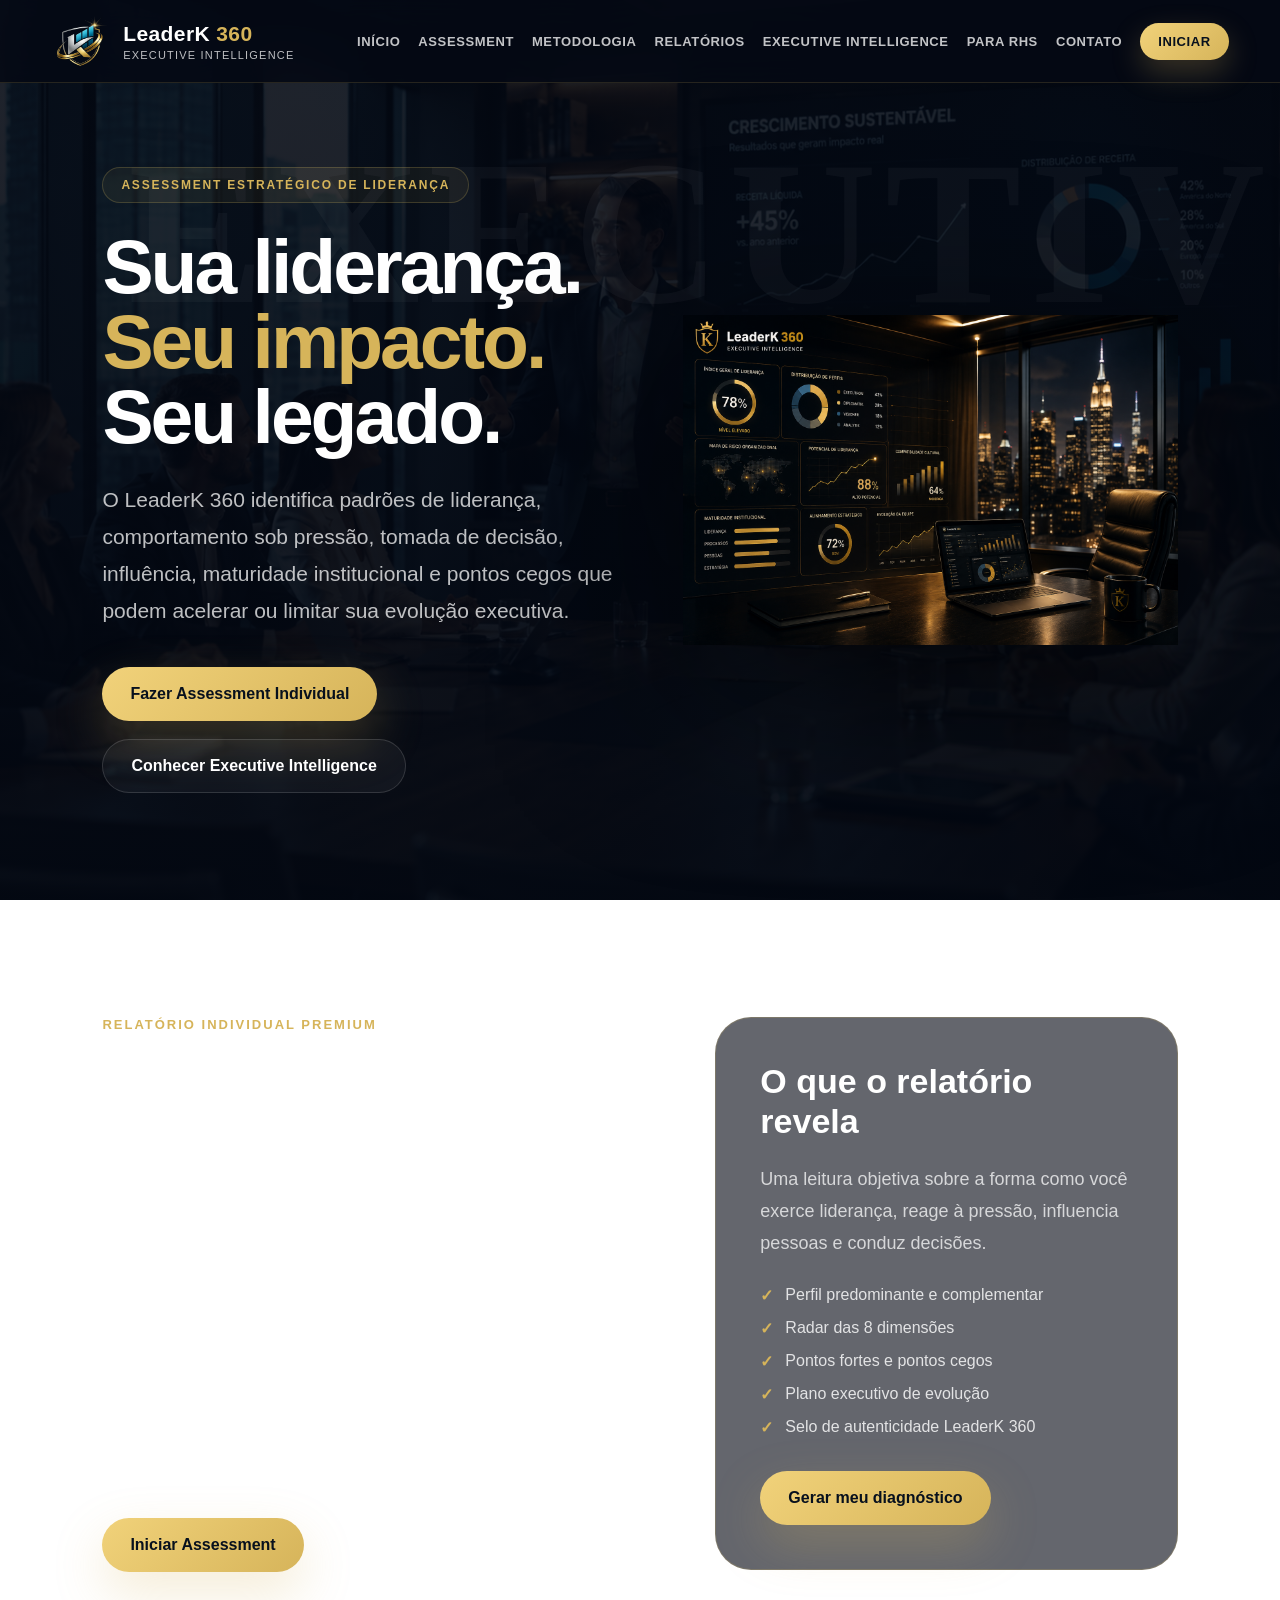
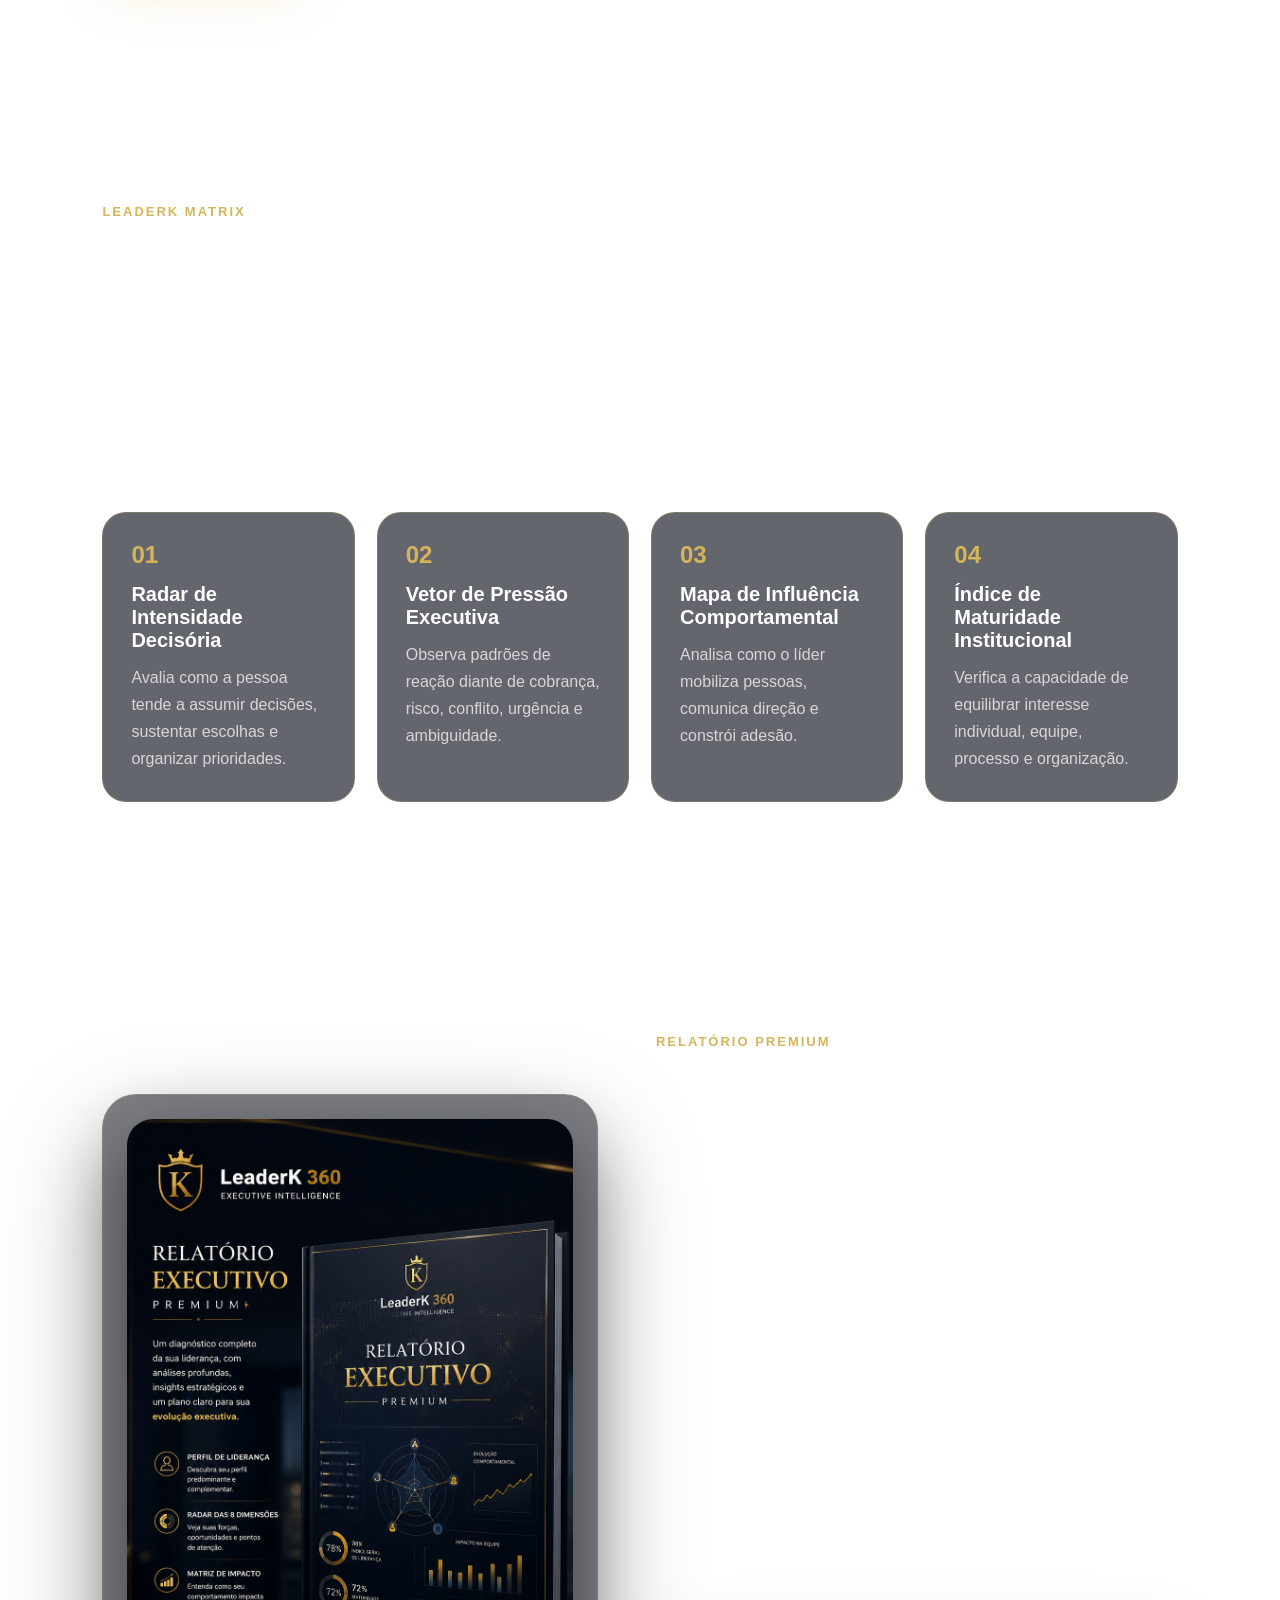
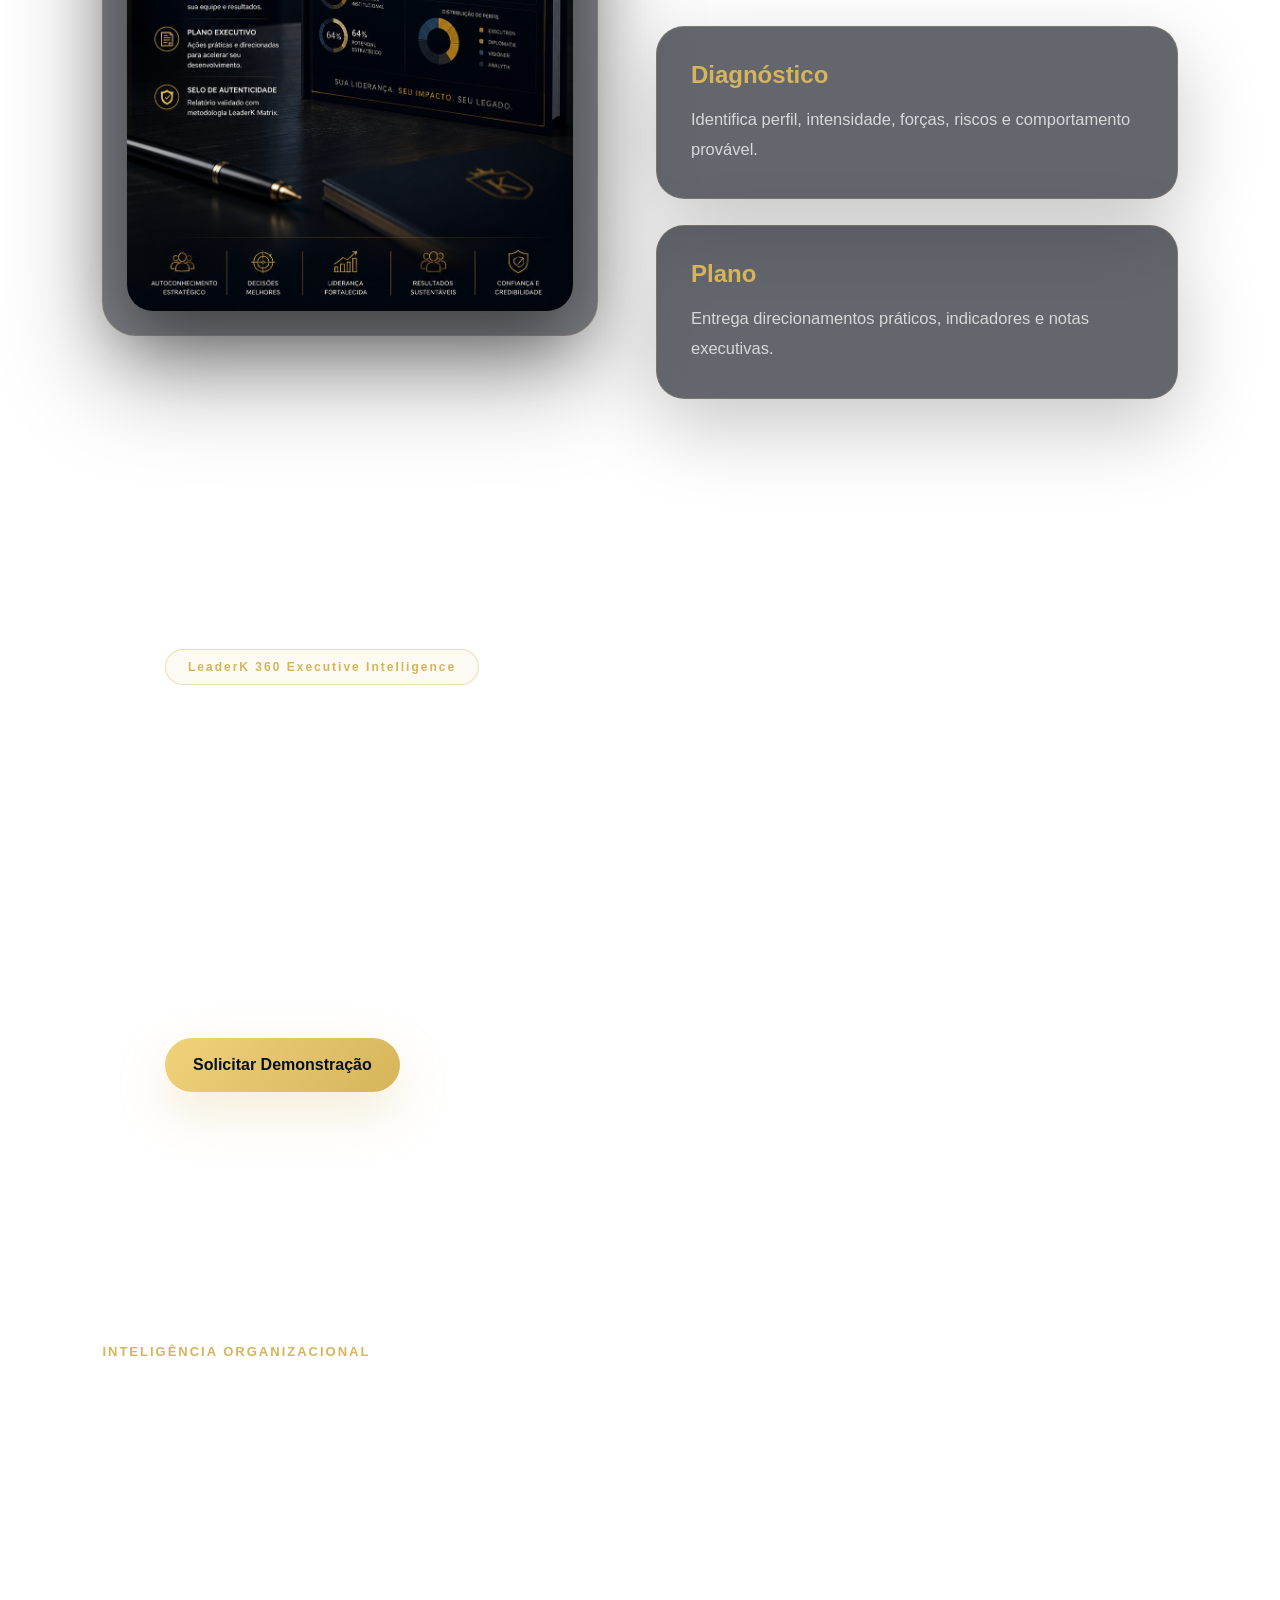
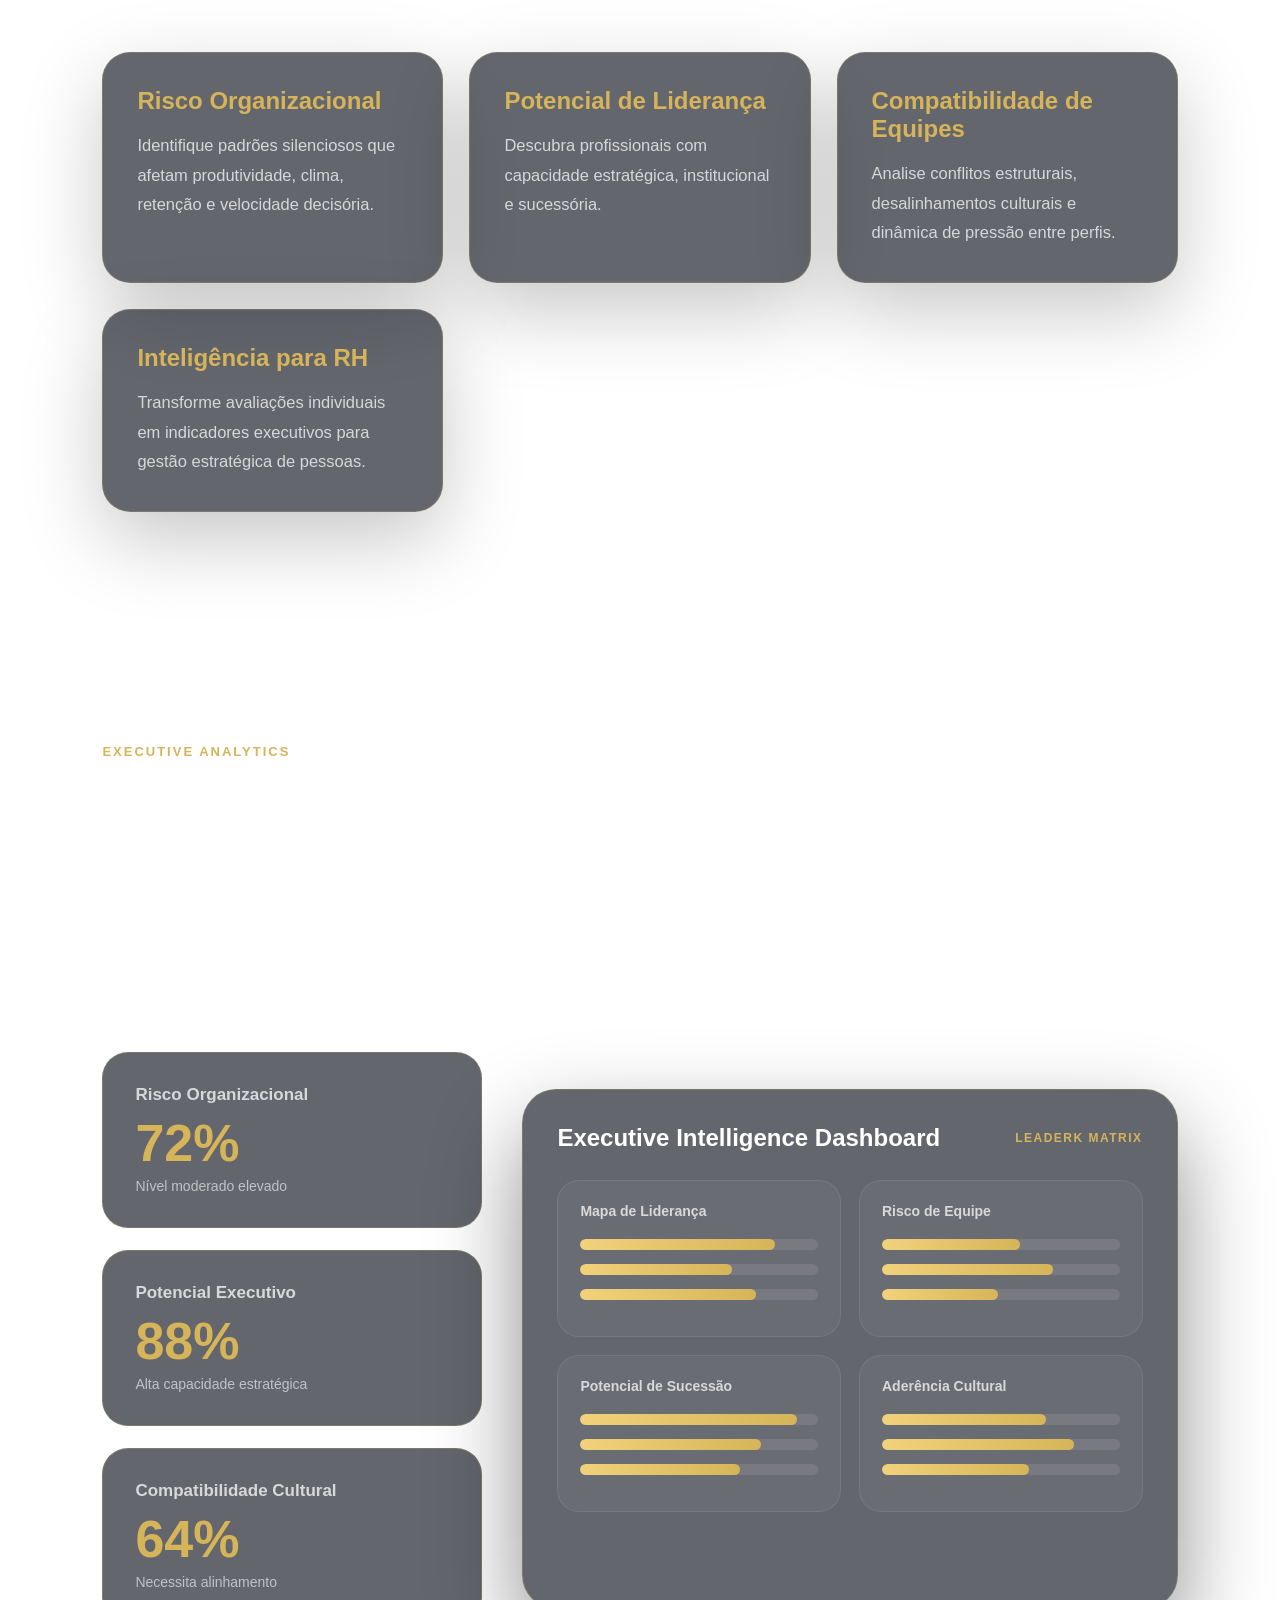
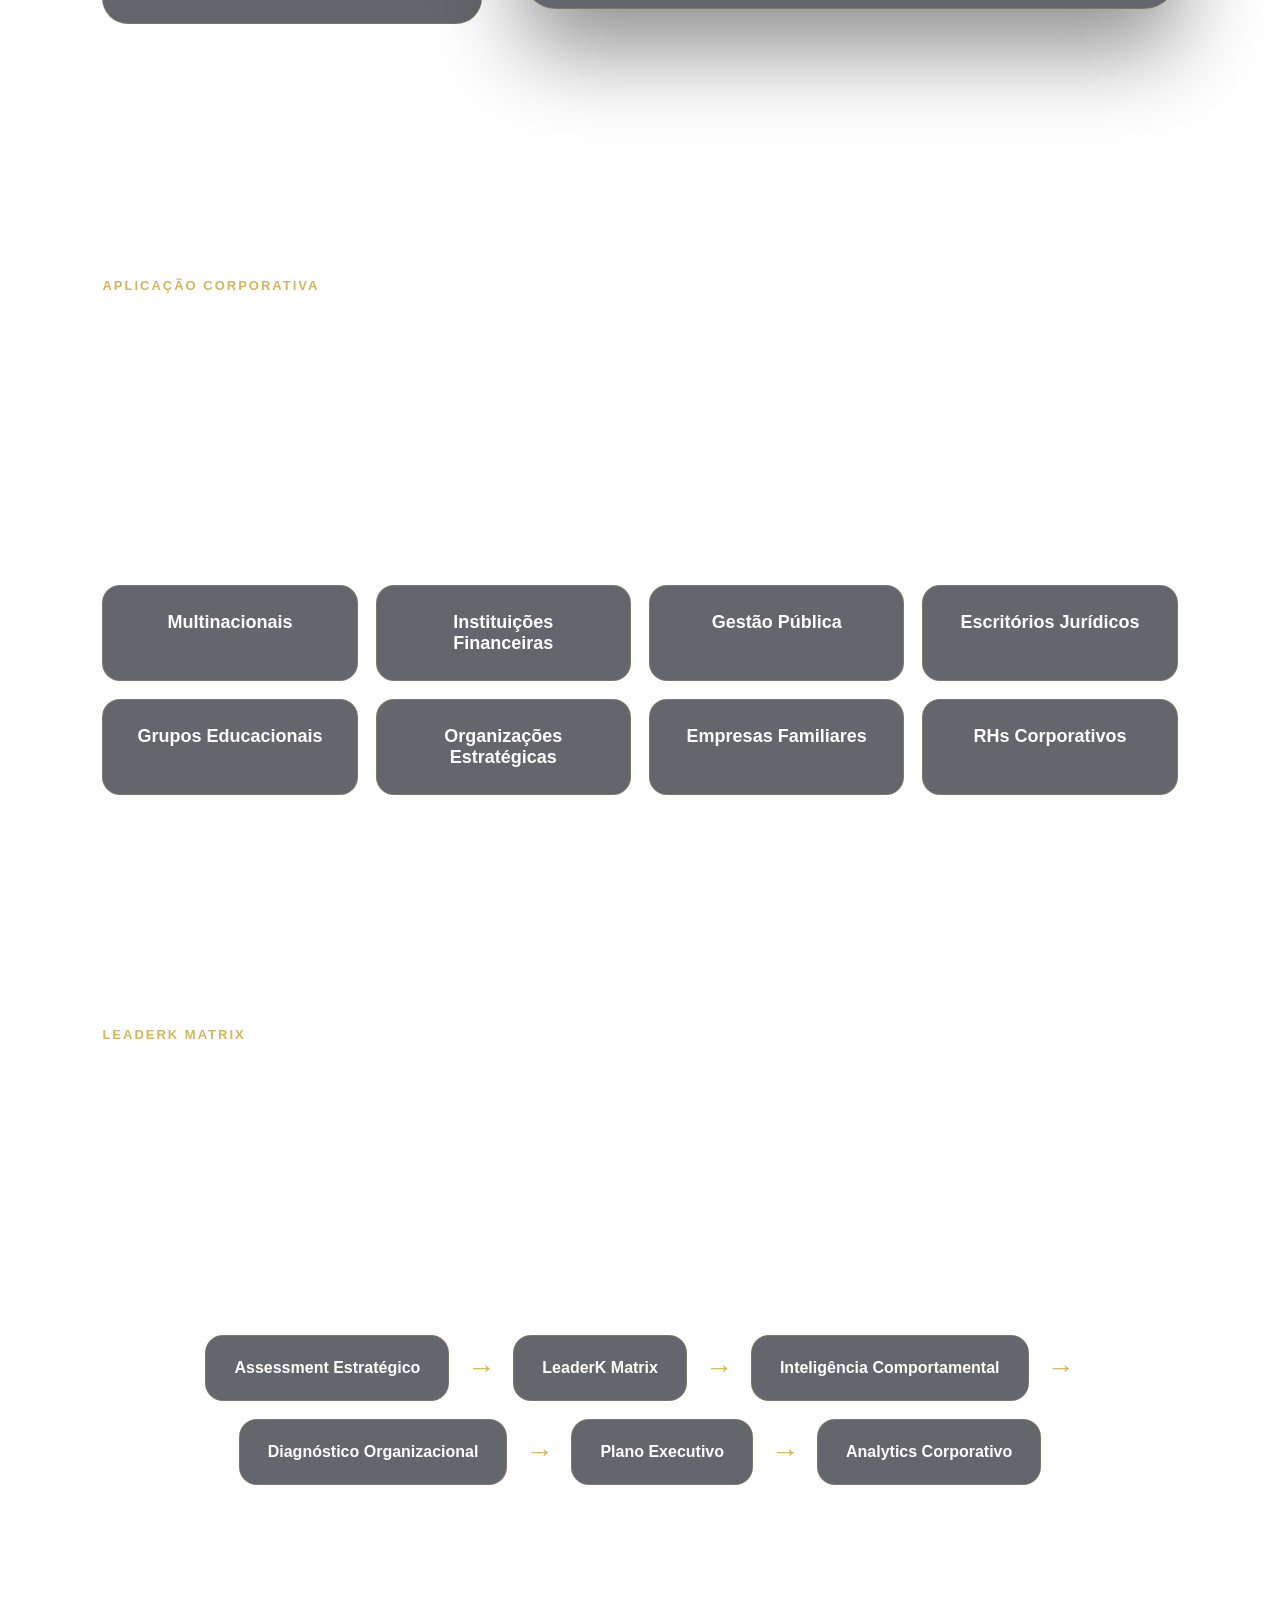
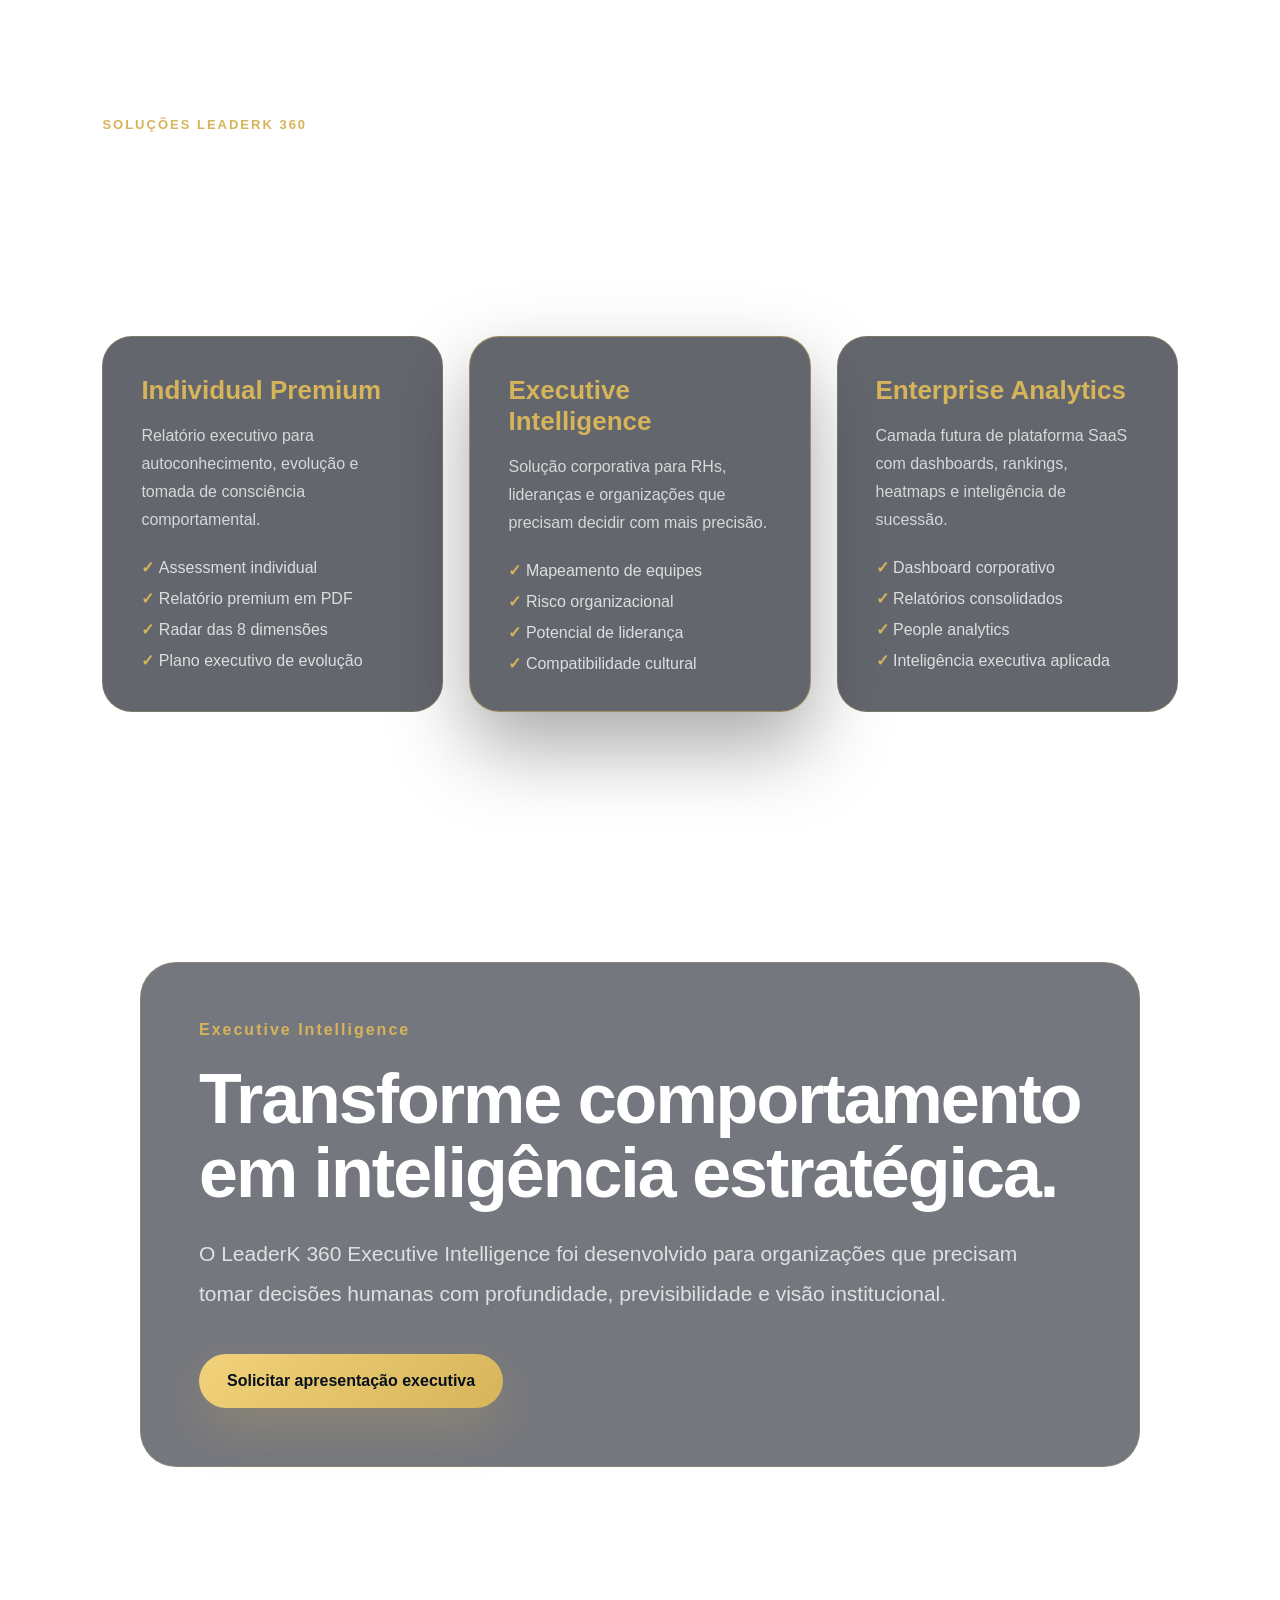
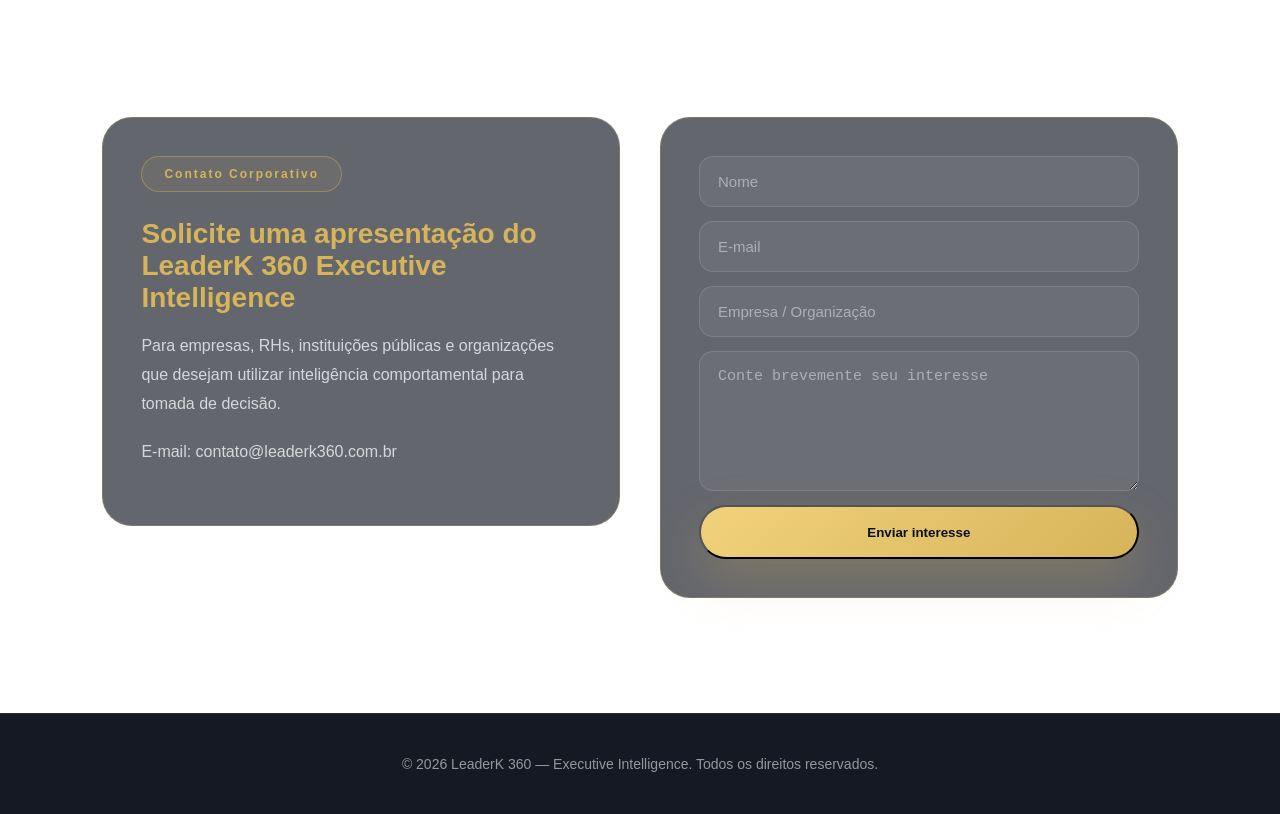
==== commit 3ed01029: "Update index.html" ====
--- a/index.html
+++ b/index.html
@@ -11,15 +11,12 @@
   <style>
     :root {
       --bg: #050914;
-      --bg2: #07111f;
-      --bg3: #0b1628;
       --gold: #d6b45a;
       --gold2: #f1d27a;
       --text: #ffffff;
-      --muted: rgba(255,255,255,.72);
+      --muted: rgba(255,255,255,.74);
       --line: rgba(214,180,90,.22);
-      --card: rgba(255,255,255,.045);
-      --blue: #0f2b52;
+      --card: rgba(5,9,20,.62);
     }
 
     * {
@@ -34,8 +31,13 @@
 
     body {
       font-family: Arial, Helvetica, sans-serif;
-      background: var(--bg);
       color: var(--text);
+      background:
+        linear-gradient(rgba(3,8,18,.88), rgba(3,8,18,.94)),
+        url("reuniaolider.png");
+      background-size: cover;
+      background-position: center;
+      background-attachment: fixed;
       overflow-x: hidden;
     }
 
@@ -55,9 +57,9 @@
       left: 0;
       width: 100%;
       z-index: 999;
-      background: rgba(5,9,20,.86);
+      background: rgba(5,9,20,.90);
       backdrop-filter: blur(18px);
-      border-bottom: 1px solid rgba(214,180,90,.12);
+      border-bottom: 1px solid rgba(214,180,90,.16);
     }
 
     .nav-wrap {
@@ -112,10 +114,6 @@
       font-weight: 700;
     }
 
-    nav a {
-      transition: .25s ease;
-    }
-
     nav a:hover {
       color: var(--gold);
     }
@@ -130,46 +128,52 @@
     }
 
     .hero {
-      position: relative;
       min-height: 100vh;
-      padding: 160px 8% 110px;
+      padding: 150px 8% 90px;
       display: flex;
       align-items: center;
-      background:
-        radial-gradient(circle at top right, rgba(214,180,90,.18), transparent 34%),
-        radial-gradient(circle at bottom left, rgba(38,110,180,.22), transparent 35%),
-        linear-gradient(135deg, #050914, #07111f 50%, #020611);
-      overflow: hidden;
+      position: relative;
+      background: transparent;
     }
 
     .hero::before {
-      content: "";
+      content: "EXECUTIVO";
       position: absolute;
-      inset: 0;
-      background:
-        linear-gradient(rgba(5,9,20,.88), rgba(5,9,20,.78)),
-        url("Capa_rel.png");
-      background-size: cover;
-      background-position: center right;
-      opacity: .18;
-    }
-
-    .hero-content {
+      top: 115px;
+      left: 10%;
+      font-size: clamp(80px, 16vw, 230px);
+      font-family: Georgia, serif;
+      font-weight: 900;
+      color: rgba(255,255,255,.035);
+      letter-spacing: 8px;
+      pointer-events: none;
+      z-index: 0;
+    }
+
+    .hero-layout {
       position: relative;
       z-index: 2;
-      max-width: 920px;
+      width: min(1320px, 100%);
+      margin: auto;
+      display: grid;
+      grid-template-columns: 1fr .95fr;
+      gap: 60px;
+      align-items: center;
+    }
+
+    .hero-content {
+      max-width: 760px;
     }
 
     .eyebrow {
       display: inline-flex;
       align-items: center;
-      gap: 10px;
       padding: 10px 18px;
       border: 1px solid var(--line);
       border-radius: 999px;
       color: var(--gold);
       font-size: 12px;
-      font-weight: 800;
+      font-weight: 900;
       letter-spacing: 1.8px;
       text-transform: uppercase;
       margin-bottom: 26px;
@@ -177,10 +181,10 @@
     }
 
     .hero h1 {
-      font-size: clamp(44px, 7vw, 86px);
+      font-size: clamp(44px, 6vw, 78px);
       line-height: .98;
       letter-spacing: -3px;
-      max-width: 980px;
+      max-width: 780px;
       margin-bottom: 28px;
     }
 
@@ -189,11 +193,23 @@
     }
 
     .hero p {
-      max-width: 760px;
+      max-width: 700px;
       font-size: 21px;
       line-height: 1.75;
       color: var(--muted);
       margin-bottom: 38px;
+    }
+
+    .hero-image {
+      display: flex;
+      align-items: center;
+      justify-content: center;
+      min-height: 520px;
+    }
+
+    .hero-image img {
+      width: min(100%, 640px);
+      filter: drop-shadow(0 40px 90px rgba(0,0,0,.55));
     }
 
     .buttons {
@@ -223,7 +239,7 @@
     .btn-dark {
       background: rgba(255,255,255,.045);
       color: white;
-      border: 1px solid rgba(255,255,255,.12);
+      border: 1px solid rgba(255,255,255,.14);
     }
 
     .btn-gold:hover,
@@ -231,12 +247,10 @@
       transform: translateY(-3px);
     }
 
-    section {
-      position: relative;
-    }
-
     .section {
       padding: 115px 8%;
+      background: transparent;
+      position: relative;
     }
 
     .section-inner {
@@ -278,11 +292,12 @@
     }
 
     .card {
-      background: linear-gradient(145deg, rgba(255,255,255,.06), rgba(255,255,255,.025));
+      background: var(--card);
       border: 1px solid var(--line);
       border-radius: 28px;
       padding: 34px;
       box-shadow: 0 28px 80px rgba(0,0,0,.22);
+      backdrop-filter: blur(14px);
       transition: .3s ease;
     }
 
@@ -301,10 +316,6 @@
       color: var(--muted);
       font-size: 16.5px;
       line-height: 1.8;
-    }
-
-    .assessment {
-      background: linear-gradient(to bottom, #07111f, #050914);
     }
 
     .assessment-layout {
@@ -315,12 +326,11 @@
     }
 
     .assessment-panel {
-      background:
-        radial-gradient(circle at top right, rgba(214,180,90,.16), transparent 32%),
-        linear-gradient(145deg, rgba(255,255,255,.06), rgba(255,255,255,.02));
+      background: var(--card);
       border: 1px solid var(--line);
       border-radius: 36px;
       padding: 44px;
+      backdrop-filter: blur(16px);
     }
 
     .assessment-panel h3 {
@@ -353,32 +363,27 @@
       color: var(--gold);
     }
 
-    .mock-report {
-      min-height: 480px;
+    .report-layout {
+      display: grid;
+      grid-template-columns: .95fr 1fr;
+      gap: 58px;
+      align-items: center;
+    }
+
+    .report-image-box {
+      border: 1px solid var(--line);
       border-radius: 34px;
-      border: 1px solid var(--line);
-      background:
-        linear-gradient(rgba(5,9,20,.3), rgba(5,9,20,.85)),
-        url("Capa_rel.png");
-      background-size: cover;
-      background-position: center;
-      box-shadow: 0 40px 100px rgba(0,0,0,.38);
-      overflow: hidden;
-      position: relative;
-    }
-
-    .mock-report::after {
-      content: "Relatório Executivo Premium";
-      position: absolute;
-      left: 28px;
-      bottom: 28px;
-      color: var(--gold);
-      font-size: 24px;
-      font-weight: 900;
-    }
-
-    .methodology {
-      background: #050c18;
+      padding: 24px;
+      background: rgba(5,9,20,.52);
+      backdrop-filter: blur(14px);
+      box-shadow: 0 40px 100px rgba(0,0,0,.35);
+    }
+
+    .report-image-box img {
+      border-radius: 26px;
+      width: 100%;
+      object-fit: cover;
+      box-shadow: 0 25px 70px rgba(0,0,0,.5);
     }
 
     .method-flow {
@@ -390,9 +395,10 @@
 
     .flow-step {
       border: 1px solid var(--line);
-      background: rgba(255,255,255,.035);
+      background: var(--card);
       border-radius: 24px;
       padding: 28px;
+      backdrop-filter: blur(14px);
     }
 
     .flow-step strong {
@@ -414,25 +420,10 @@
 
     .enterprise-hero {
       padding: 135px 8%;
-      background:
-        linear-gradient(rgba(2,10,25,.9), rgba(2,10,25,.94)),
-        url("https://images.unsplash.com/photo-1520607162513-77705c0f0d4a?q=80&w=2070");
-      background-size: cover;
-      background-position: center;
-      overflow: hidden;
-    }
-
-    .enterprise-hero::after {
-      content: "";
-      position: absolute;
-      inset: 0;
-      background: radial-gradient(circle at top right, rgba(214,180,90,.16), transparent 34%);
-      pointer-events: none;
+      background: transparent;
     }
 
     .enterprise-content {
-      position: relative;
-      z-index: 2;
       width: min(1200px, 100%);
       margin: auto;
       max-width: 950px;
@@ -466,14 +457,6 @@
       margin-bottom: 40px;
     }
 
-    .enterprise-insights {
-      background: #07111f;
-    }
-
-    .dashboard-preview {
-      background: linear-gradient(to bottom, #07111f, #040914);
-    }
-
     .dashboard-mockup {
       display: grid;
       grid-template-columns: 380px 1fr;
@@ -482,11 +465,12 @@
     }
 
     .metric-card {
-      background: rgba(255,255,255,.035);
+      background: var(--card);
       border: 1px solid var(--line);
       border-radius: 26px;
       padding: 32px;
       margin-bottom: 22px;
+      backdrop-filter: blur(14px);
     }
 
     .metric-card h4 {
@@ -512,9 +496,8 @@
       min-height: 520px;
       border-radius: 34px;
       border: 1px solid var(--line);
-      background:
-        radial-gradient(circle at top right, rgba(214,180,90,.18), transparent 34%),
-        linear-gradient(145deg, #0b1628, #050914);
+      background: rgba(5,9,20,.62);
+      backdrop-filter: blur(16px);
       box-shadow: 0 40px 90px rgba(0,0,0,.45);
       padding: 34px;
       position: relative;
@@ -574,10 +557,6 @@
       border-radius: 999px;
     }
 
-    .target-section {
-      background: #050c18;
-    }
-
     .target-grid {
       display: grid;
       grid-template-columns: repeat(auto-fit, minmax(240px, 1fr));
@@ -588,7 +567,8 @@
       padding: 26px;
       border-radius: 18px;
       border: 1px solid var(--line);
-      background: rgba(255,255,255,.025);
+      background: var(--card);
+      backdrop-filter: blur(14px);
       text-align: center;
       font-size: 18px;
       font-weight: 800;
@@ -599,10 +579,6 @@
       background: rgba(214,180,90,.08);
       color: var(--gold);
       transform: translateY(-4px);
-    }
-
-    .platform-architecture {
-      background: linear-gradient(to bottom, #050c18, #07111f);
     }
 
     .architecture-flow {
@@ -614,23 +590,20 @@
     }
 
     .flow-box {
-      background: linear-gradient(145deg, #0c1730, #0a1326);
+      background: var(--card);
       border: 1px solid var(--line);
       color: white;
       padding: 23px 28px;
       border-radius: 18px;
       font-weight: 800;
       text-align: center;
+      backdrop-filter: blur(14px);
     }
 
     .flow-arrow {
       color: var(--gold);
       font-size: 28px;
       font-weight: 900;
-    }
-
-    .solutions {
-      background: #07111f;
     }
 
     .pricing-grid {
@@ -643,15 +616,13 @@
       border: 1px solid var(--line);
       border-radius: 30px;
       padding: 38px;
-      background: rgba(255,255,255,.035);
+      background: var(--card);
+      backdrop-filter: blur(14px);
     }
 
     .price-card.featured {
-      background:
-        radial-gradient(circle at top right, rgba(214,180,90,.18), transparent 36%),
-        linear-gradient(145deg, #111f38, #07111f);
       border-color: rgba(214,180,90,.5);
-      transform: translateY(-8px);
+      box-shadow: 0 35px 80px rgba(0,0,0,.34);
     }
 
     .price-card h3 {
@@ -681,16 +652,17 @@
 
     .enterprise-final-cta {
       padding: 135px 8%;
-      background:
-        linear-gradient(rgba(2,8,20,.92), rgba(2,8,20,.95)),
-        url("https://images.unsplash.com/photo-1522202176988-66273c2fd55f?q=80&w=2070");
-      background-size: cover;
-      background-position: center;
+      background: transparent;
     }
 
     .cta-box {
       width: min(1000px, 100%);
       margin: auto;
+      background: rgba(5,9,20,.55);
+      border: 1px solid var(--line);
+      border-radius: 36px;
+      padding: 58px;
+      backdrop-filter: blur(16px);
     }
 
     .cta-box span {
@@ -714,10 +686,6 @@
       margin-bottom: 40px;
     }
 
-    .contact {
-      background: #050914;
-    }
-
     .contact-box {
       display: grid;
       grid-template-columns: 1fr 1fr;
@@ -725,11 +693,13 @@
       align-items: start;
     }
 
-    .contact-info {
+    .contact-info,
+    .contact-form {
       border: 1px solid var(--line);
       border-radius: 30px;
       padding: 38px;
-      background: rgba(255,255,255,.035);
+      background: var(--card);
+      backdrop-filter: blur(14px);
     }
 
     .contact-info h3 {
@@ -745,10 +715,6 @@
     }
 
     .contact-form {
-      border: 1px solid var(--line);
-      border-radius: 30px;
-      padding: 38px;
-      background: rgba(255,255,255,.035);
       display: grid;
       gap: 14px;
     }
@@ -777,39 +743,33 @@
 
     footer {
       padding: 42px 8%;
-      background: #020611;
+      background: rgba(2,6,17,.92);
       border-top: 1px solid rgba(214,180,90,.12);
       color: rgba(255,255,255,.55);
       text-align: center;
       font-size: 14px;
     }
 
-    @media (max-width: 980px) {
+    @media (max-width: 1080px) {
       nav {
         display: none;
       }
 
+      .hero-layout,
       .assessment-layout,
+      .report-layout,
       .dashboard-mockup,
       .contact-box {
         grid-template-columns: 1fr;
       }
 
-      .hero {
-        padding-top: 140px;
-      }
-
-      .dashboard-screen {
+      .hero-image {
         min-height: auto;
       }
 
-      .dash-grid {
-        grid-template-columns: 1fr;
-      }
-
-      .enterprise-content h2,
-      .cta-box h2 {
-        letter-spacing: -1px;
+      .hero-image img {
+        max-width: 520px;
+        margin: auto;
       }
     }
 
@@ -857,8 +817,13 @@
       .assessment-panel,
       .card,
       .contact-info,
-      .contact-form {
+      .contact-form,
+      .cta-box {
         padding: 28px;
+      }
+
+      .dash-grid {
+        grid-template-columns: 1fr;
       }
     }
   </style>
@@ -892,27 +857,33 @@
   <main>
 
     <section id="inicio" class="hero">
-      <div class="hero-content">
-        <div class="eyebrow">Assessment Estratégico de Liderança</div>
-
-        <h1>
-          Sua liderança. <span>Seu impacto.</span> Seu legado.
-        </h1>
-
-        <p>
-          O LeaderK 360 identifica padrões de liderança, comportamento sob pressão,
-          tomada de decisão, influência, maturidade institucional e pontos cegos que
-          podem acelerar ou limitar sua evolução executiva.
-        </p>
-
-        <div class="buttons">
-          <a class="btn-gold" href="questoes.html">Fazer Assessment Individual</a>
-          <a class="btn-dark" href="#enterprise">Conhecer Executive Intelligence</a>
+      <div class="hero-layout">
+        <div class="hero-content">
+          <div class="eyebrow">Assessment Estratégico de Liderança</div>
+
+          <h1>
+            Sua liderança. <span>Seu impacto.</span> Seu legado.
+          </h1>
+
+          <p>
+            O LeaderK 360 identifica padrões de liderança, comportamento sob pressão,
+            tomada de decisão, influência, maturidade institucional e pontos cegos que
+            podem acelerar ou limitar sua evolução executiva.
+          </p>
+
+          <div class="buttons">
+            <a class="btn-gold" href="questoes.html">Fazer Assessment Individual</a>
+            <a class="btn-dark" href="#enterprise">Conhecer Executive Intelligence</a>
+          </div>
+        </div>
+
+        <div class="hero-image">
+          <img src="Capa_site.png" alt="LeaderK 360 Executive Intelligence" />
         </div>
       </div>
     </section>
 
-    <section id="assessment" class="section assessment">
+    <section id="assessment" class="section">
       <div class="section-inner assessment-layout">
         <div>
           <div class="section-header">
@@ -951,7 +922,7 @@
       </div>
     </section>
 
-    <section id="metodologia" class="section methodology">
+    <section id="metodologia" class="section">
       <div class="section-inner">
         <div class="section-header">
           <span>LeaderK Matrix</span>
@@ -992,8 +963,10 @@
     </section>
 
     <section id="relatorios" class="section">
-      <div class="section-inner assessment-layout">
-        <div class="mock-report"></div>
+      <div class="section-inner report-layout">
+        <div class="report-image-box">
+          <img src="Rel_site.png" alt="Relatório Executivo Premium LeaderK 360" />
+        </div>
 
         <div>
           <div class="section-header">
@@ -1041,7 +1014,7 @@
       </div>
     </section>
 
-    <section class="section enterprise-insights">
+    <section class="section">
       <div class="section-inner">
         <div class="section-header">
           <span>Inteligência Organizacional</span>
@@ -1076,7 +1049,7 @@
       </div>
     </section>
 
-    <section id="dashboard-preview" class="section dashboard-preview">
+    <section id="dashboard-preview" class="section">
       <div class="section-inner">
         <div class="section-header">
           <span>Executive Analytics</span>
@@ -1148,7 +1121,7 @@
       </div>
     </section>
 
-    <section id="rh" class="section target-section">
+    <section id="rh" class="section">
       <div class="section-inner">
         <div class="section-header">
           <span>Aplicação Corporativa</span>
@@ -1172,7 +1145,7 @@
       </div>
     </section>
 
-    <section class="section platform-architecture">
+    <section class="section">
       <div class="section-inner">
         <div class="section-header">
           <span>LeaderK Matrix</span>
@@ -1199,7 +1172,7 @@
       </div>
     </section>
 
-    <section class="section solutions">
+    <section class="section">
       <div class="section-inner">
         <div class="section-header">
           <span>Soluções LeaderK 360</span>
@@ -1261,7 +1234,7 @@
       </div>
     </section>
 
-    <section id="contato" class="section contact">
+    <section id="contato" class="section">
       <div class="section-inner contact-box">
         <div class="contact-info">
           <span class="enterprise-tag">Contato Corporativo</span>
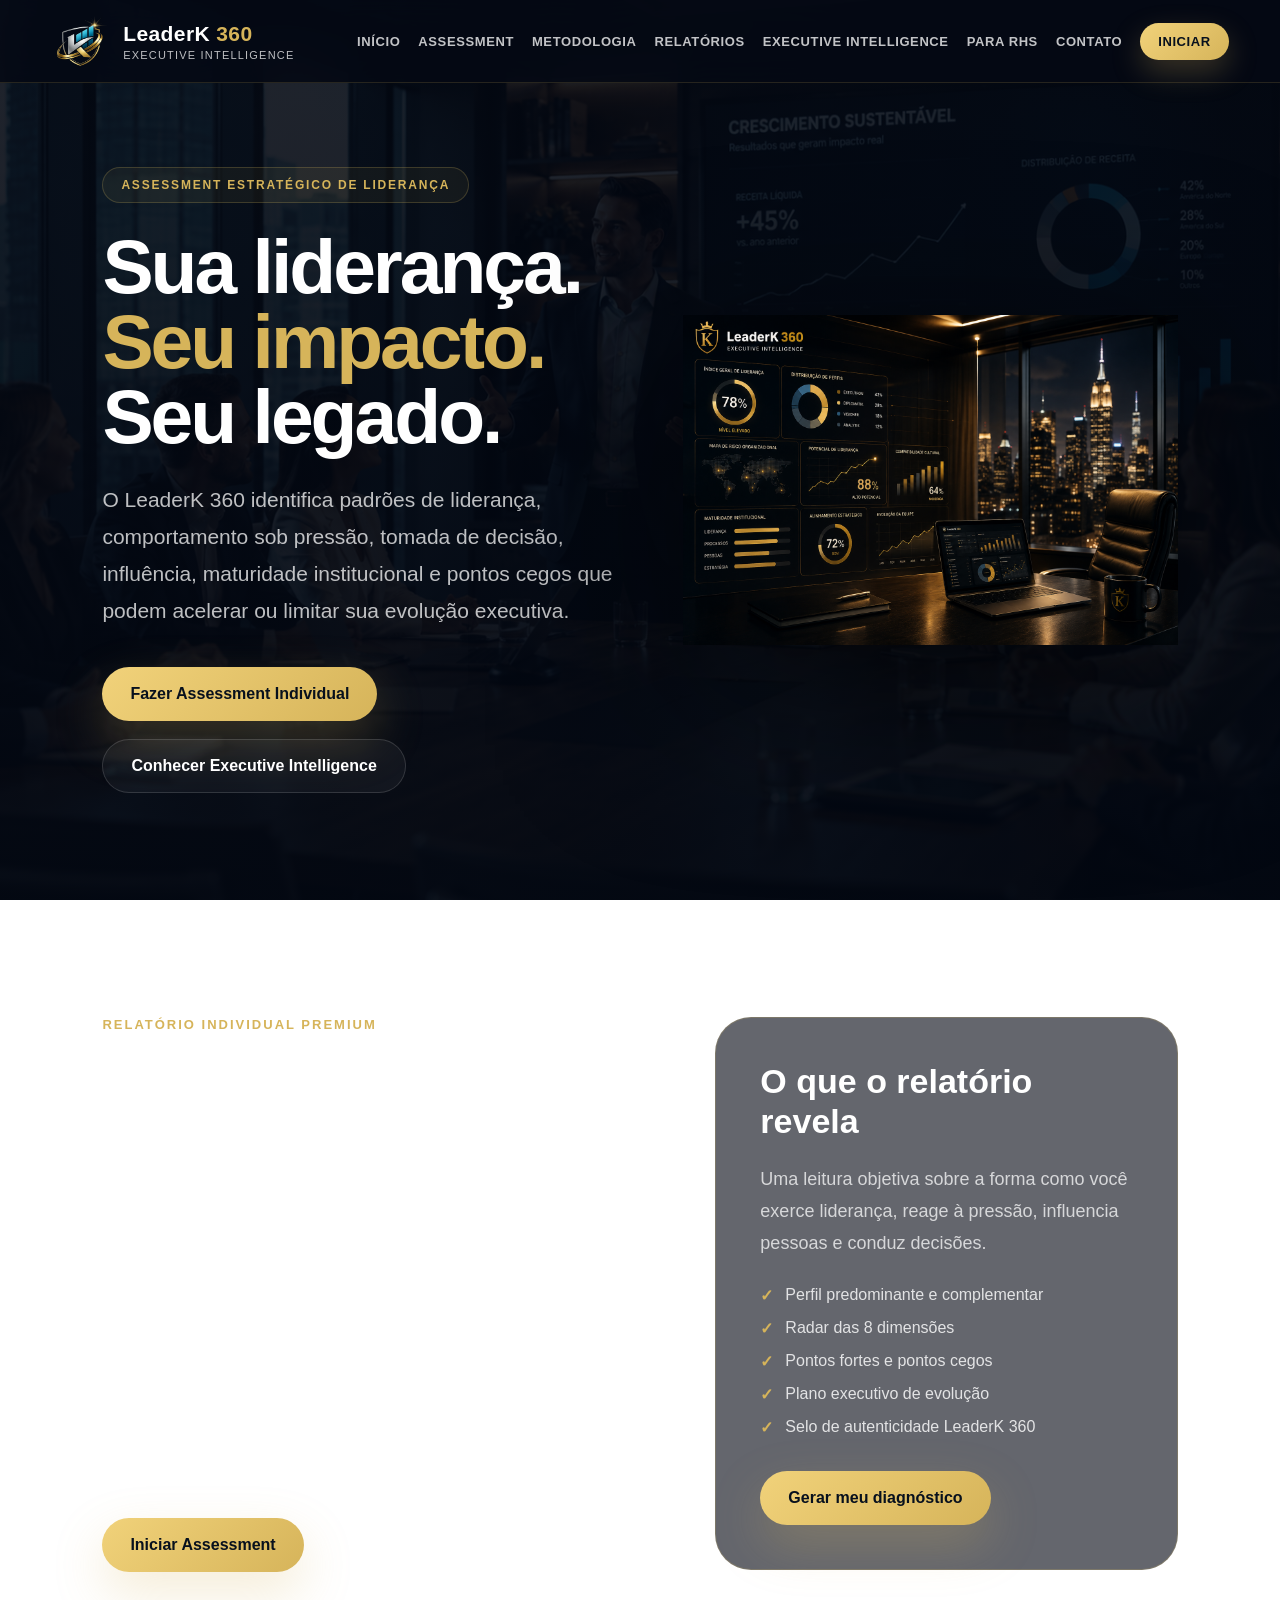
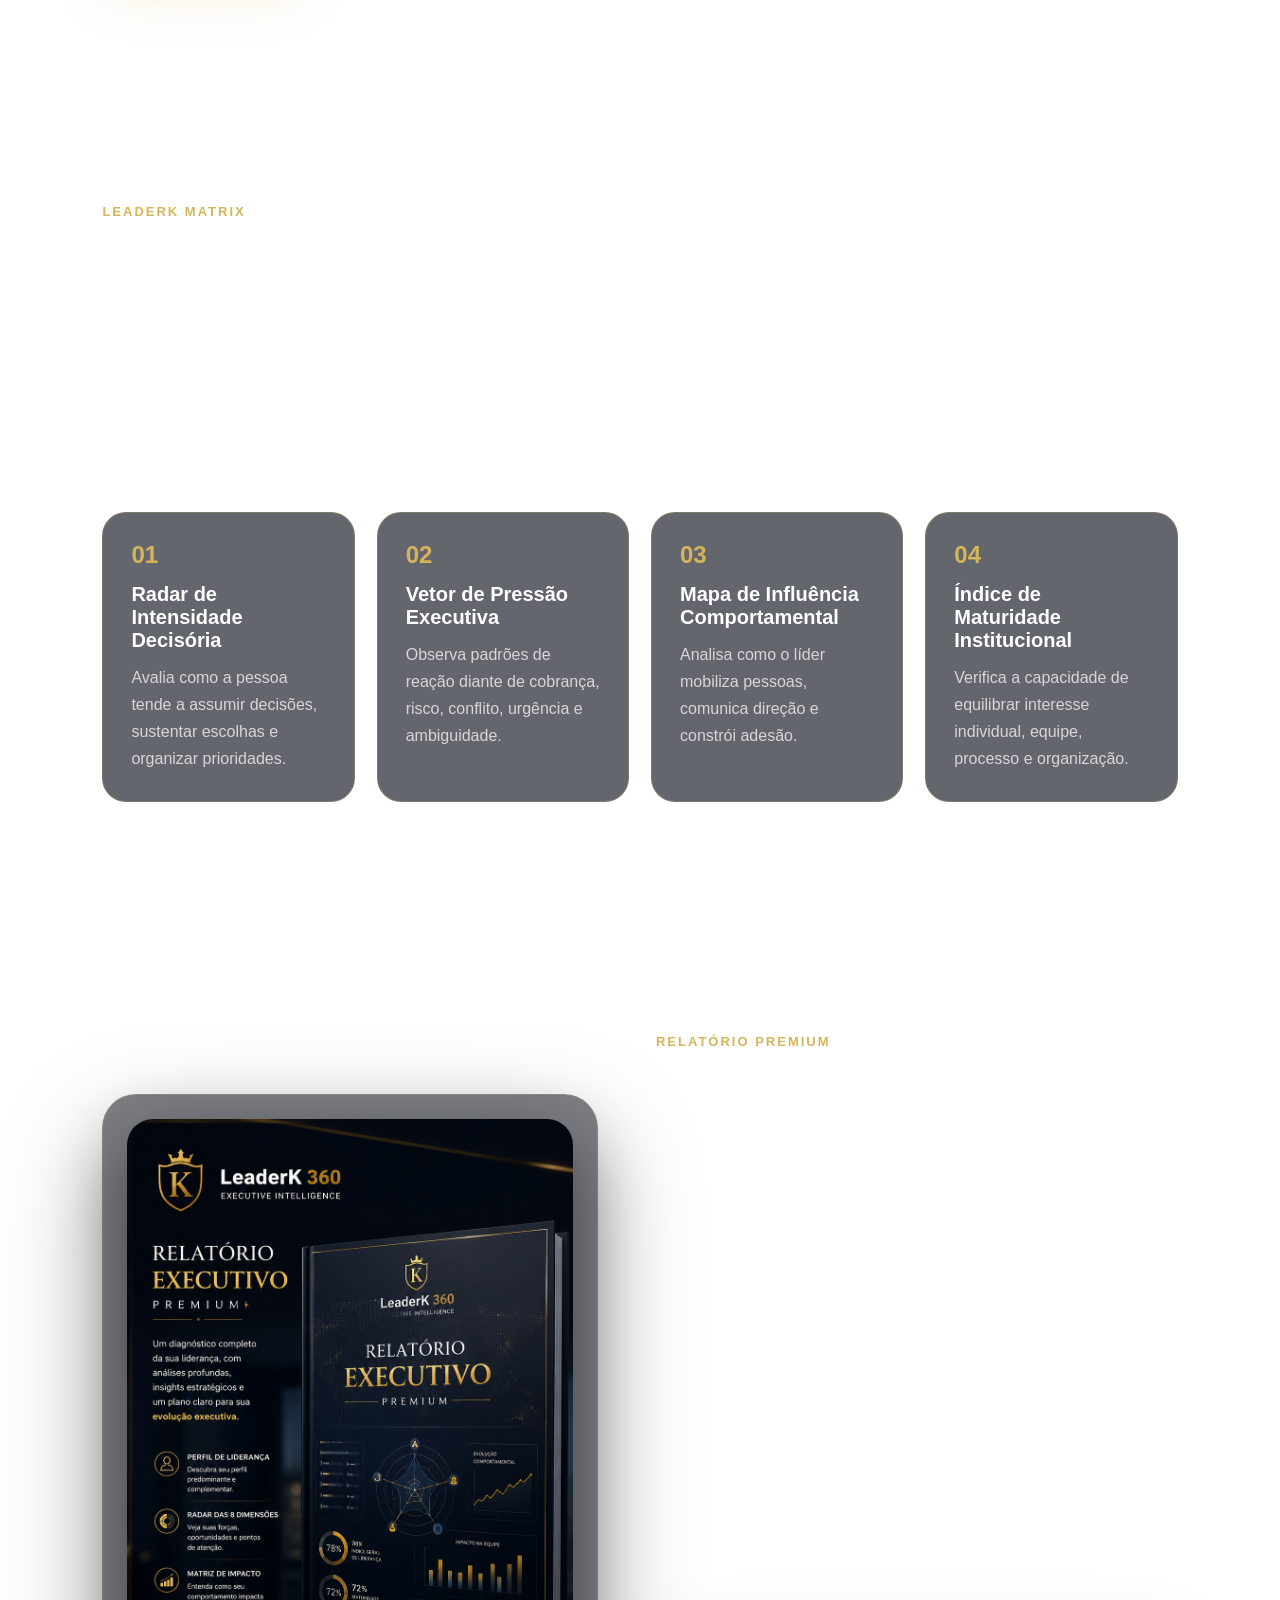
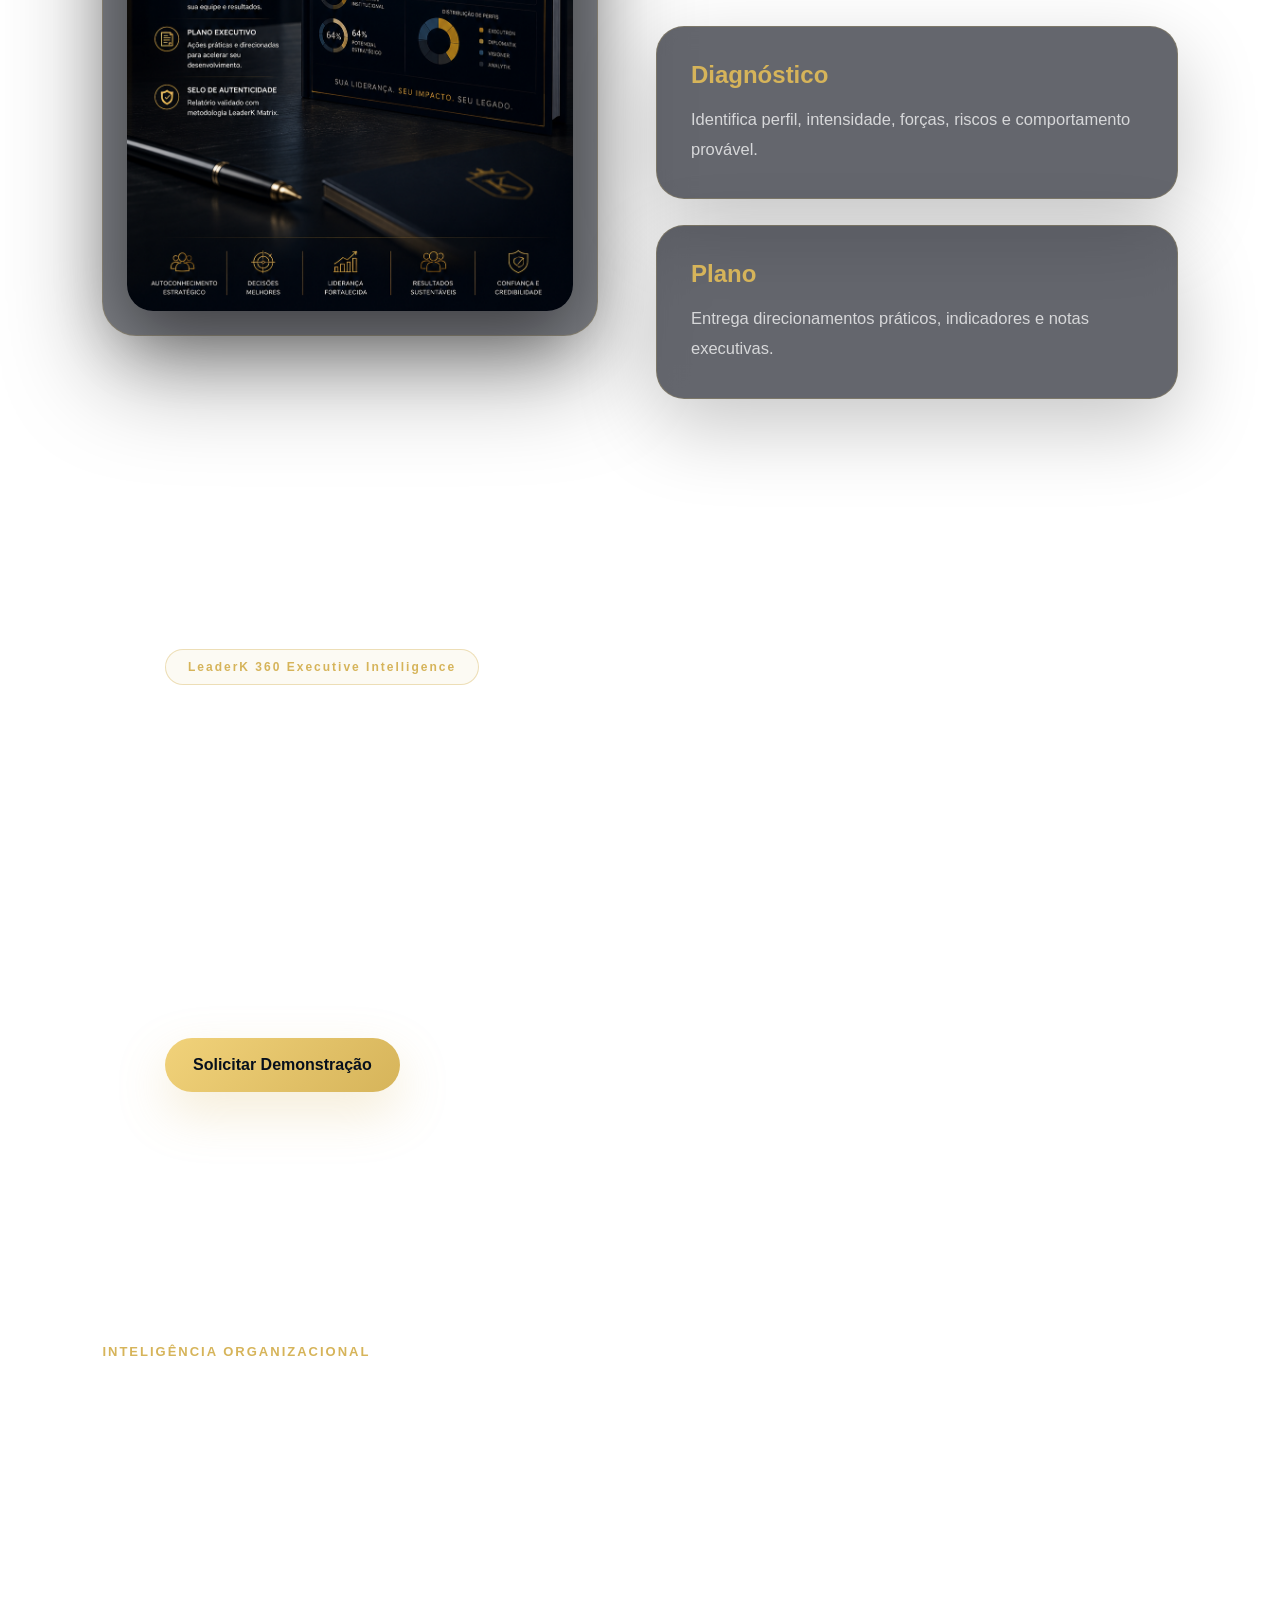
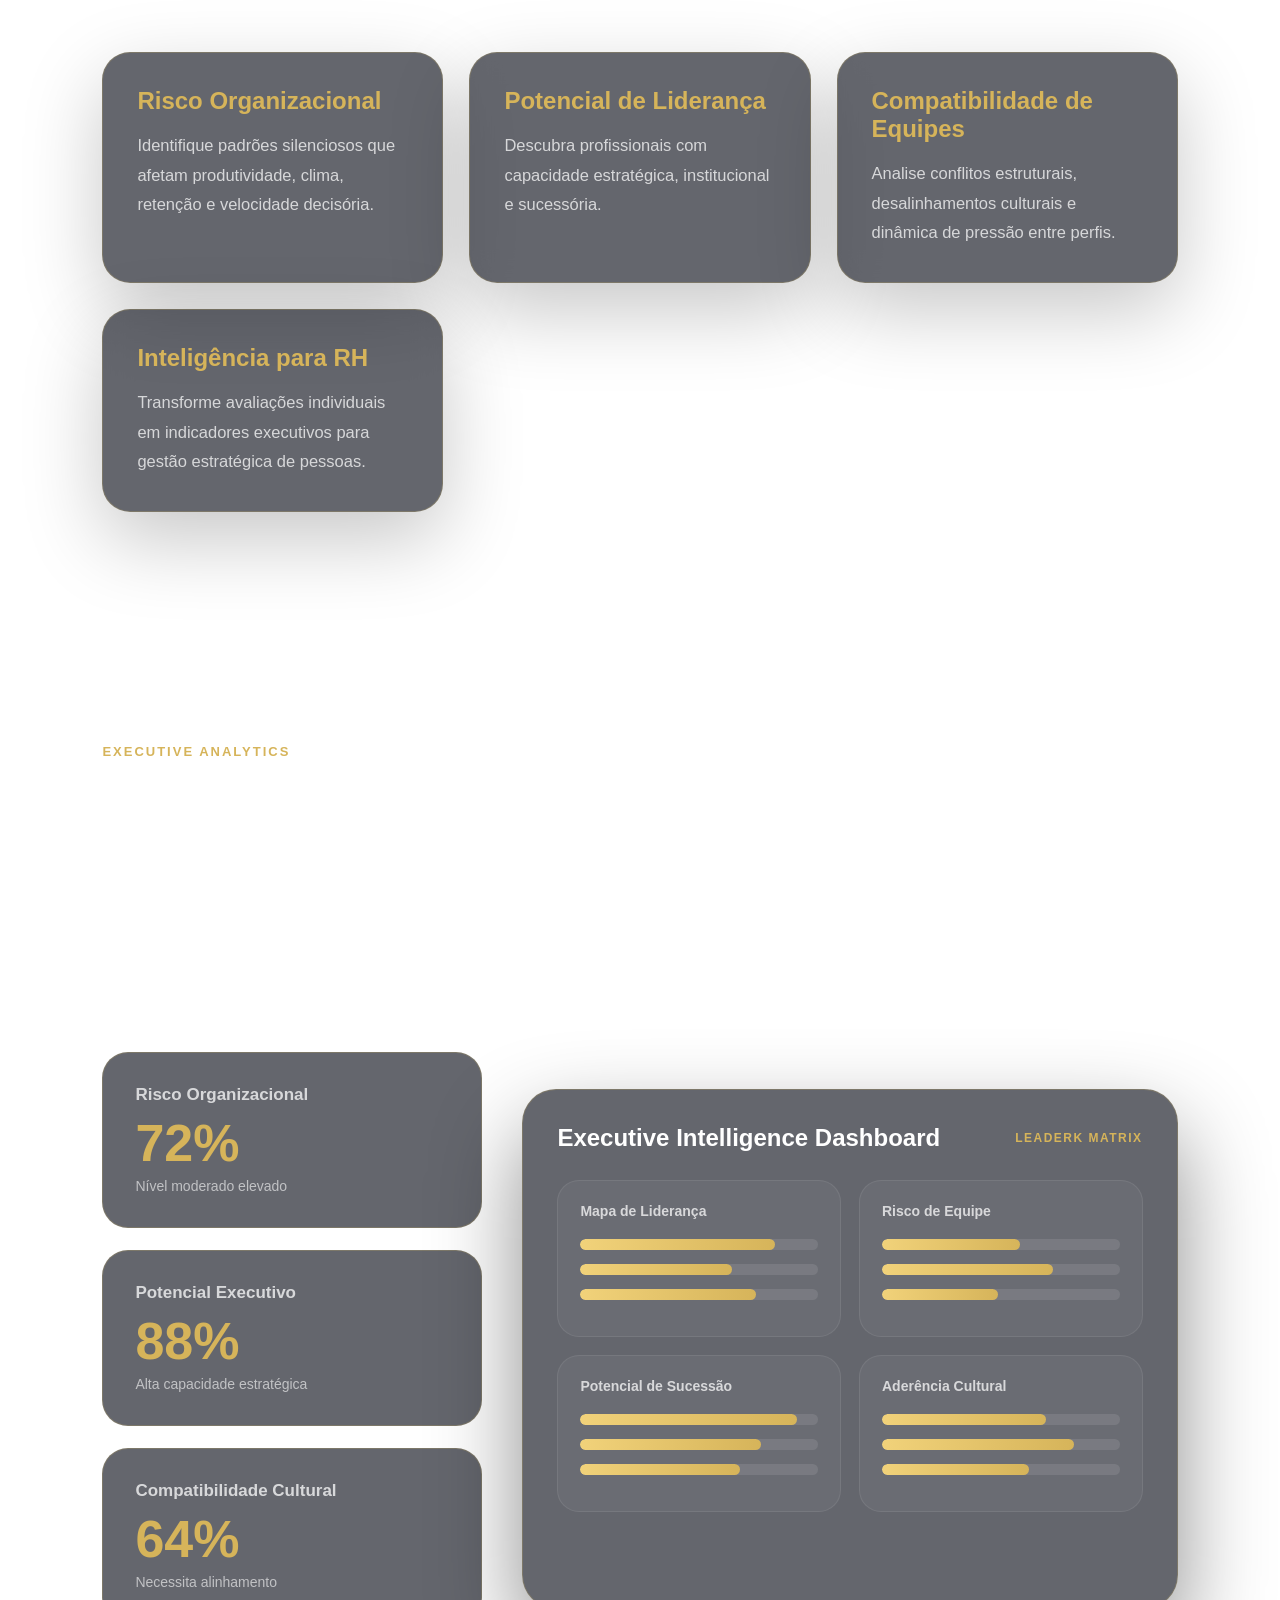
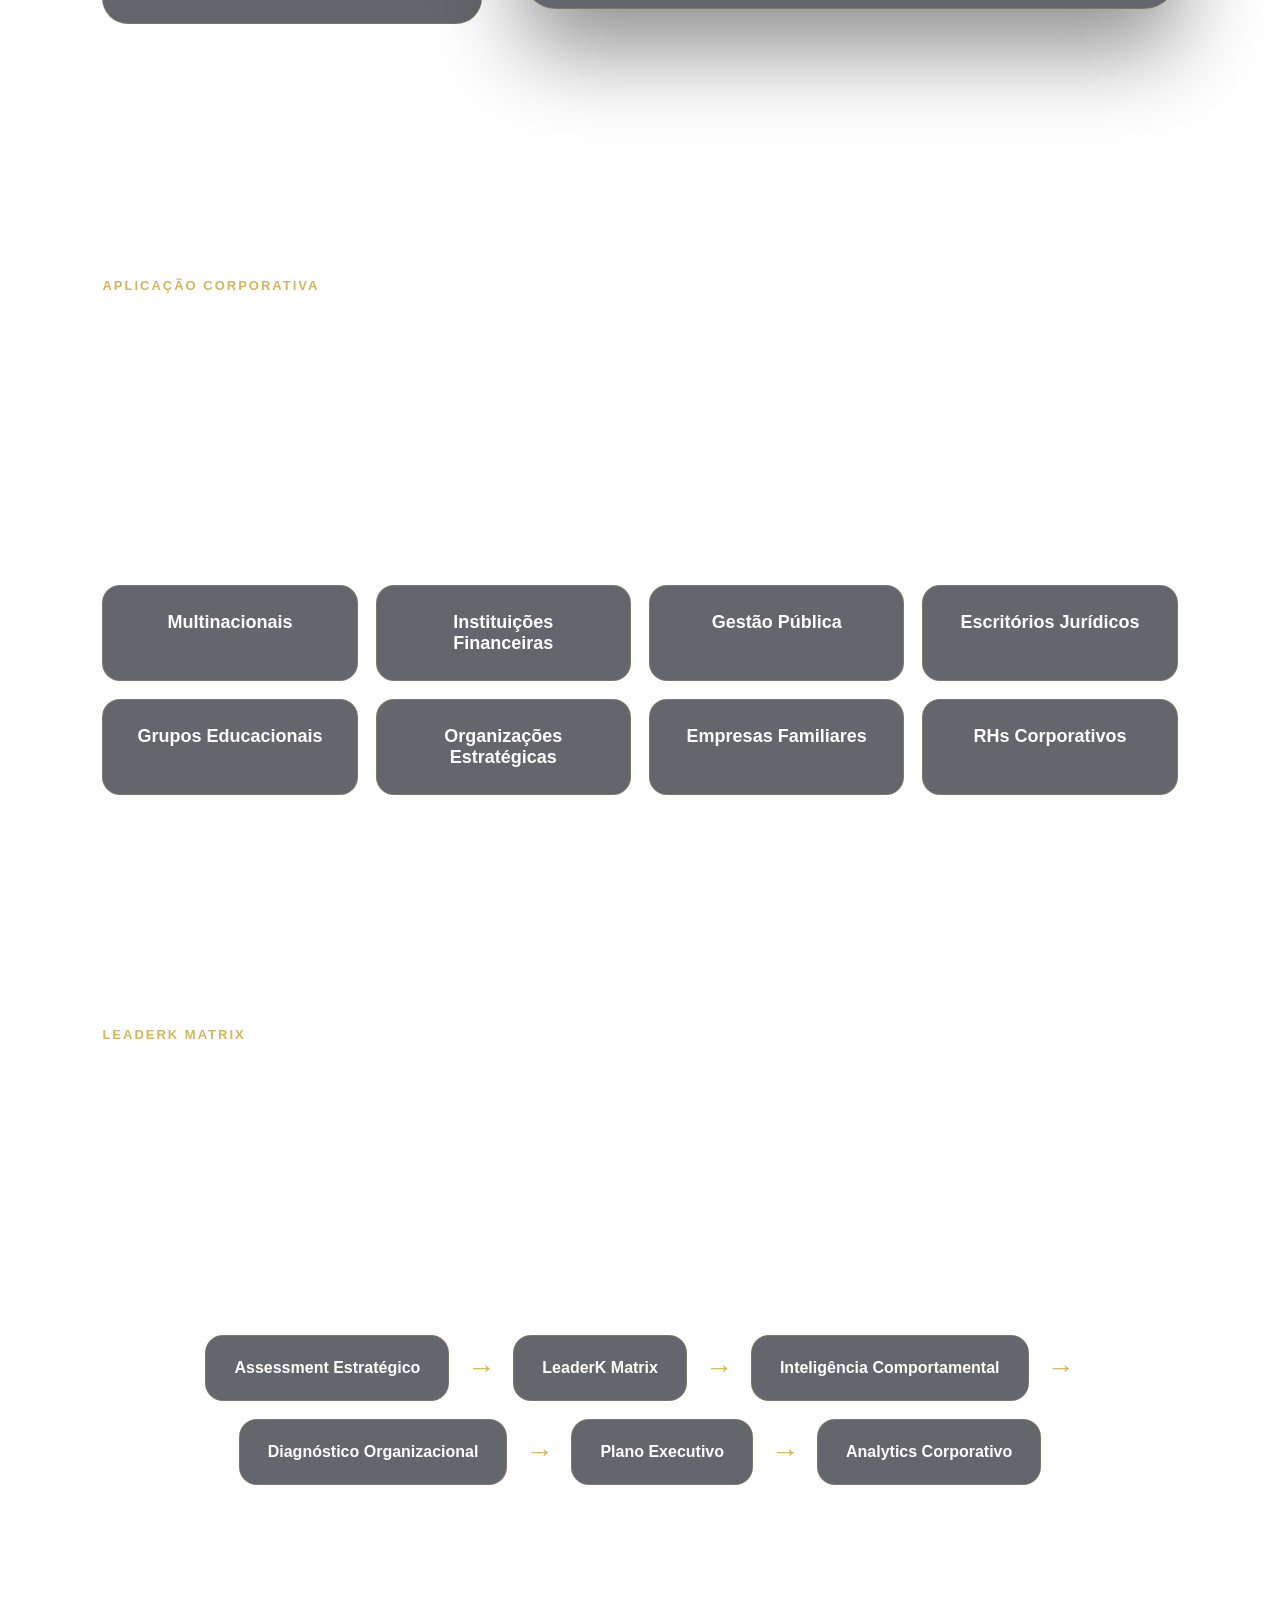
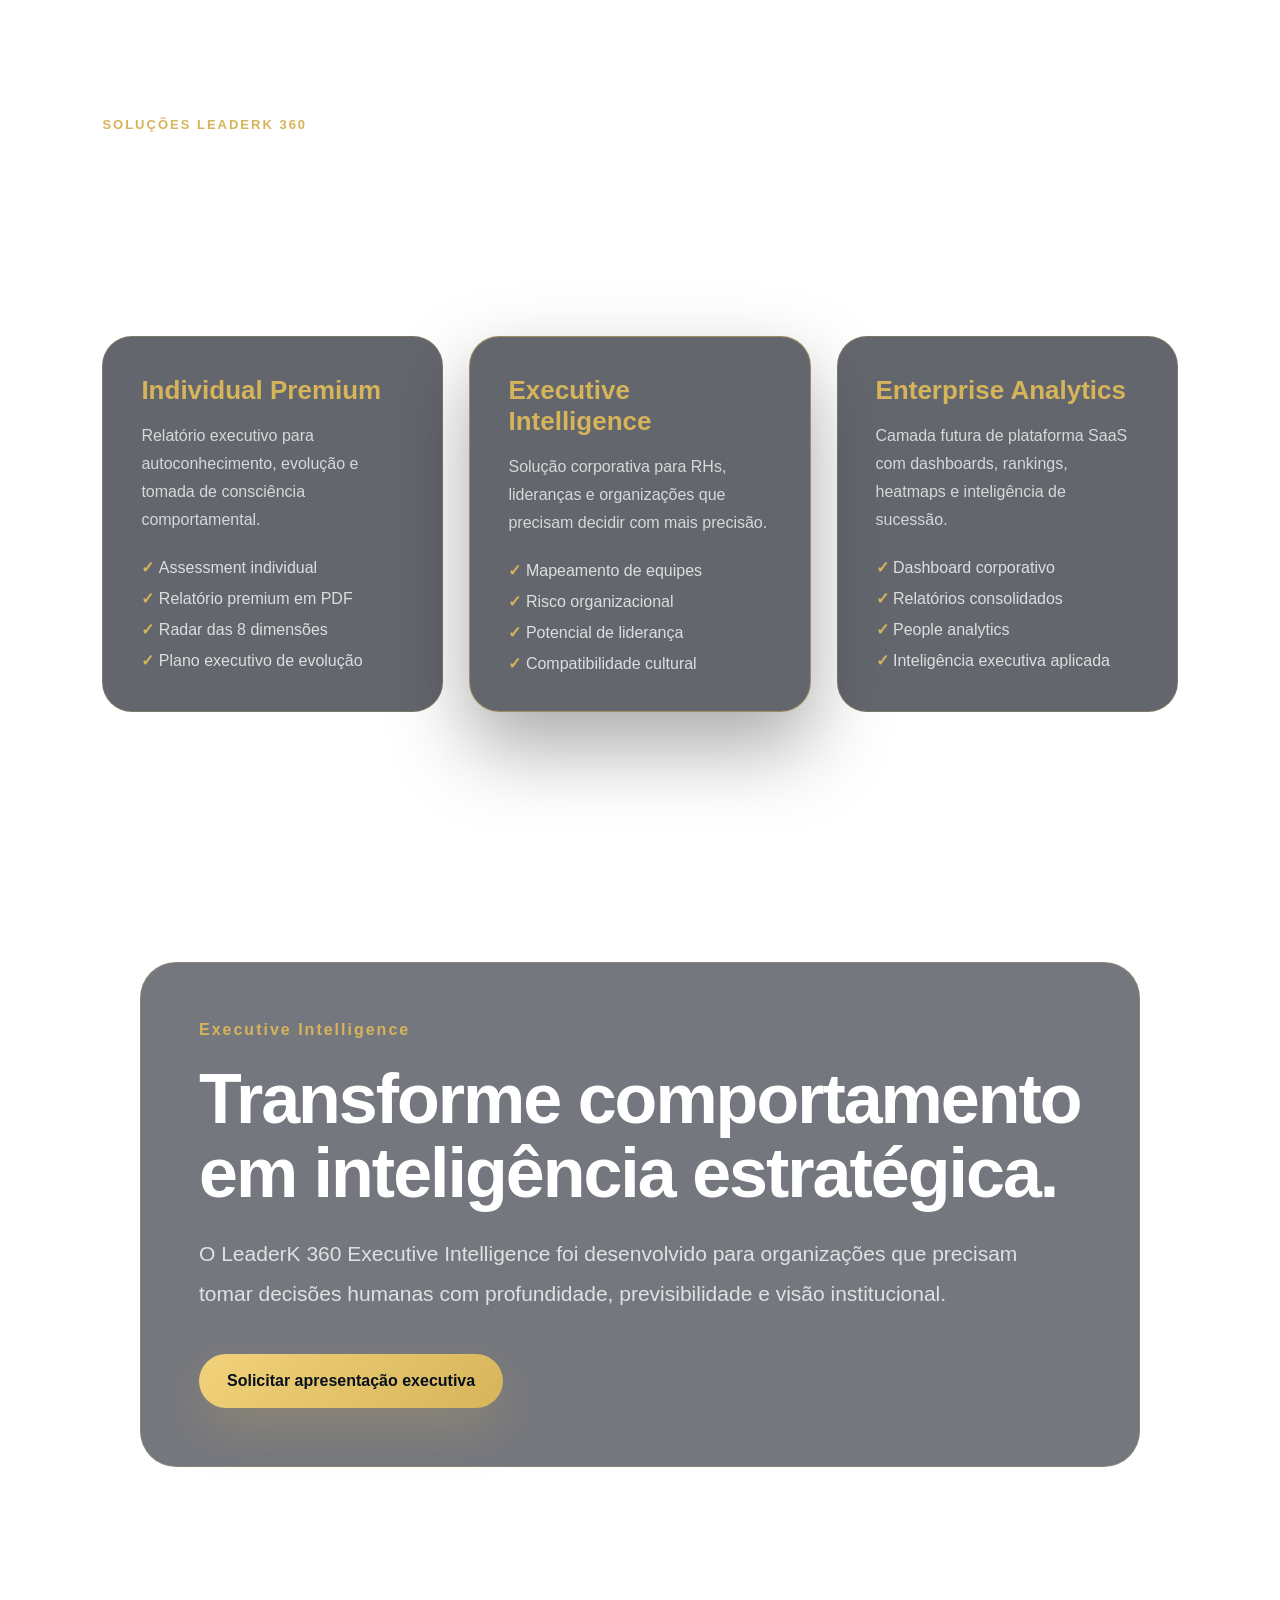
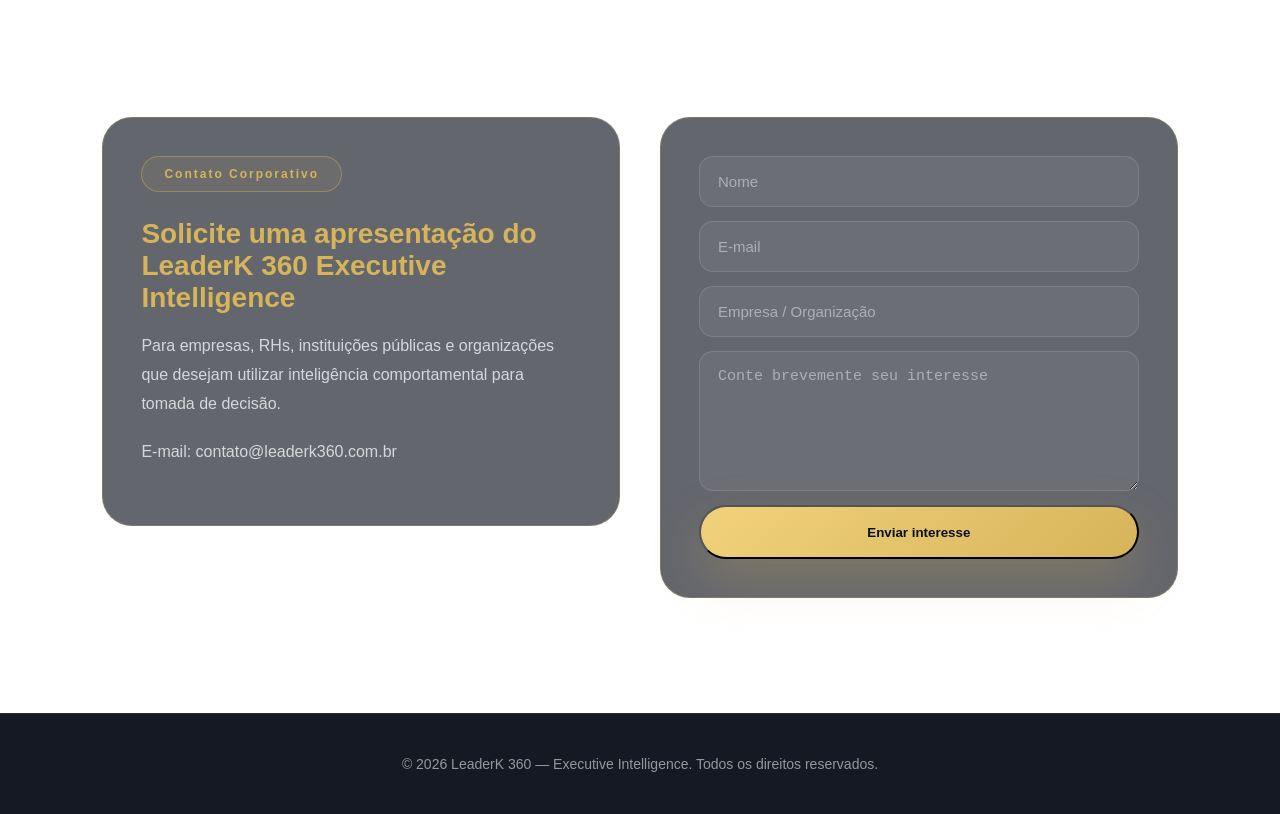
==== commit 6b3ec840: "Update index.html" ====
--- a/index.html
+++ b/index.html
@@ -137,7 +137,7 @@
     }
 
     .hero::before {
-      content: "EXECUTIVO";
+      content: "";
       position: absolute;
       top: 115px;
       left: 10%;
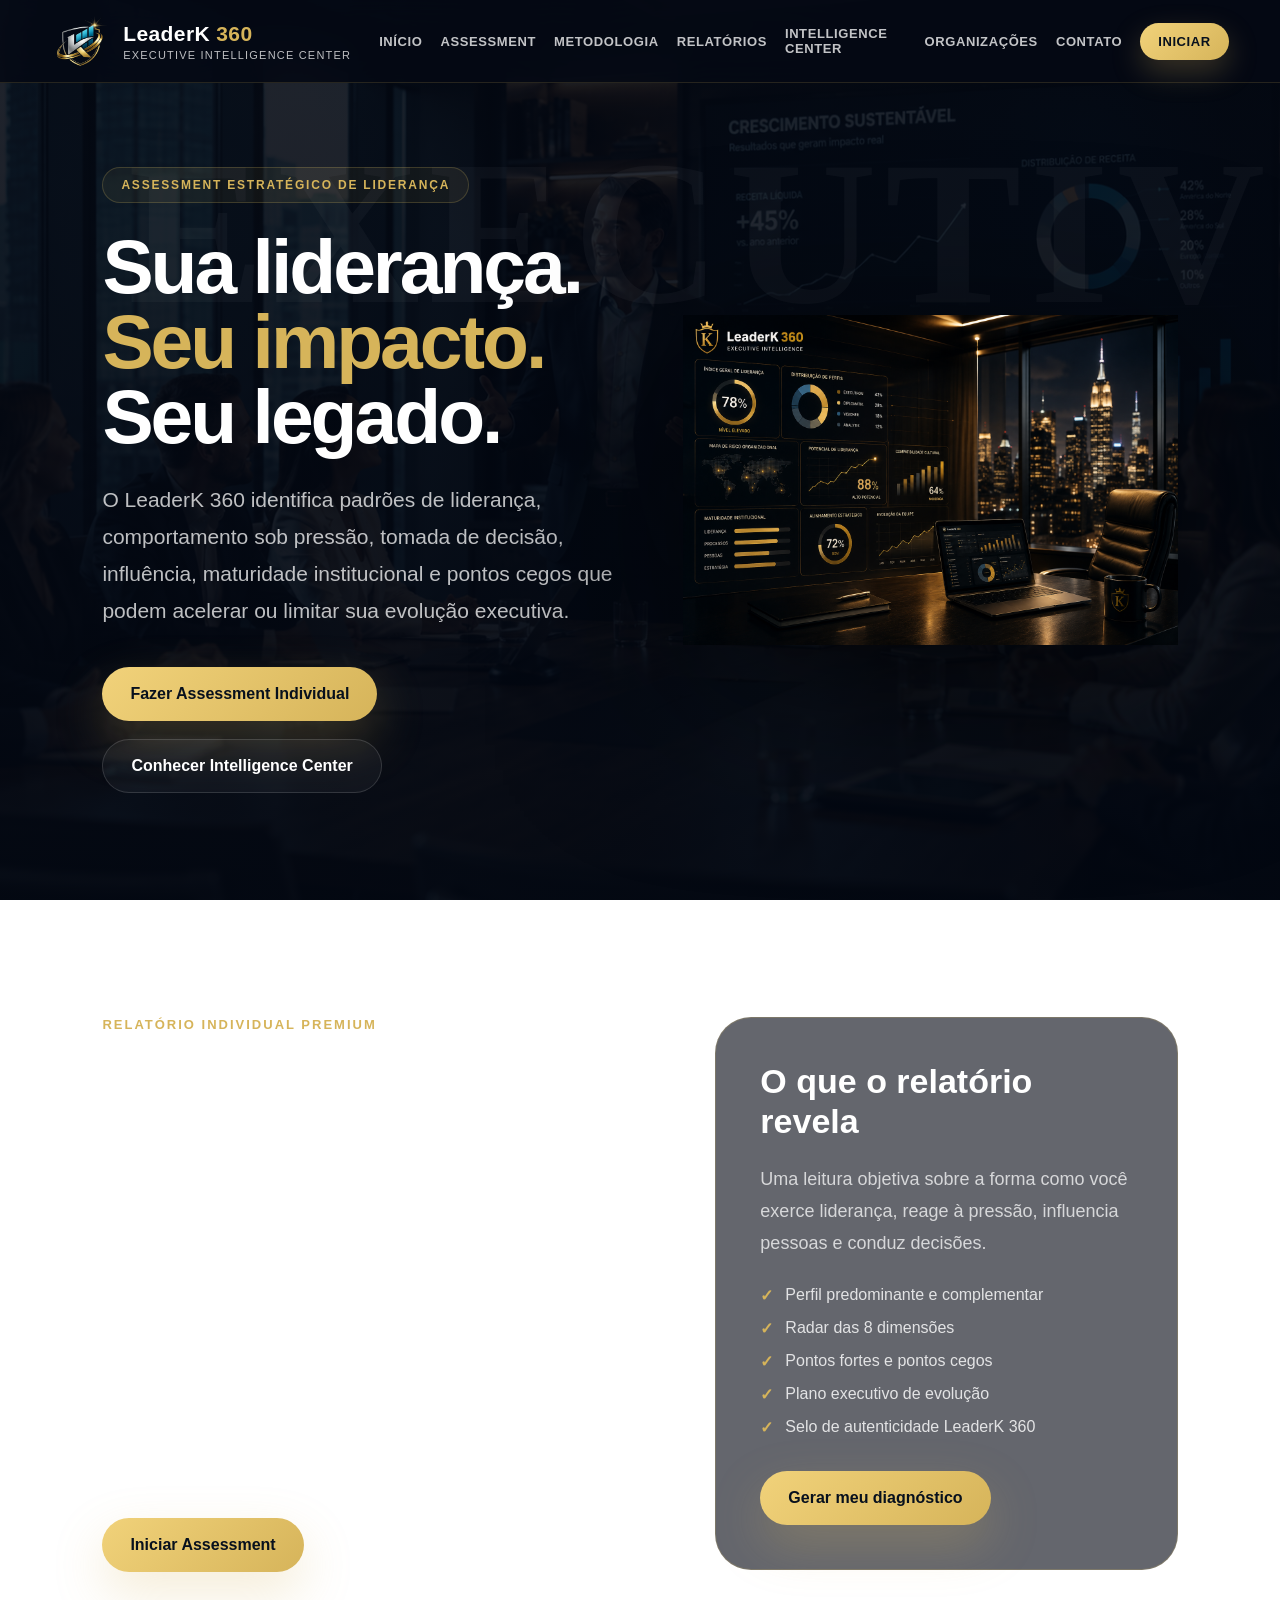
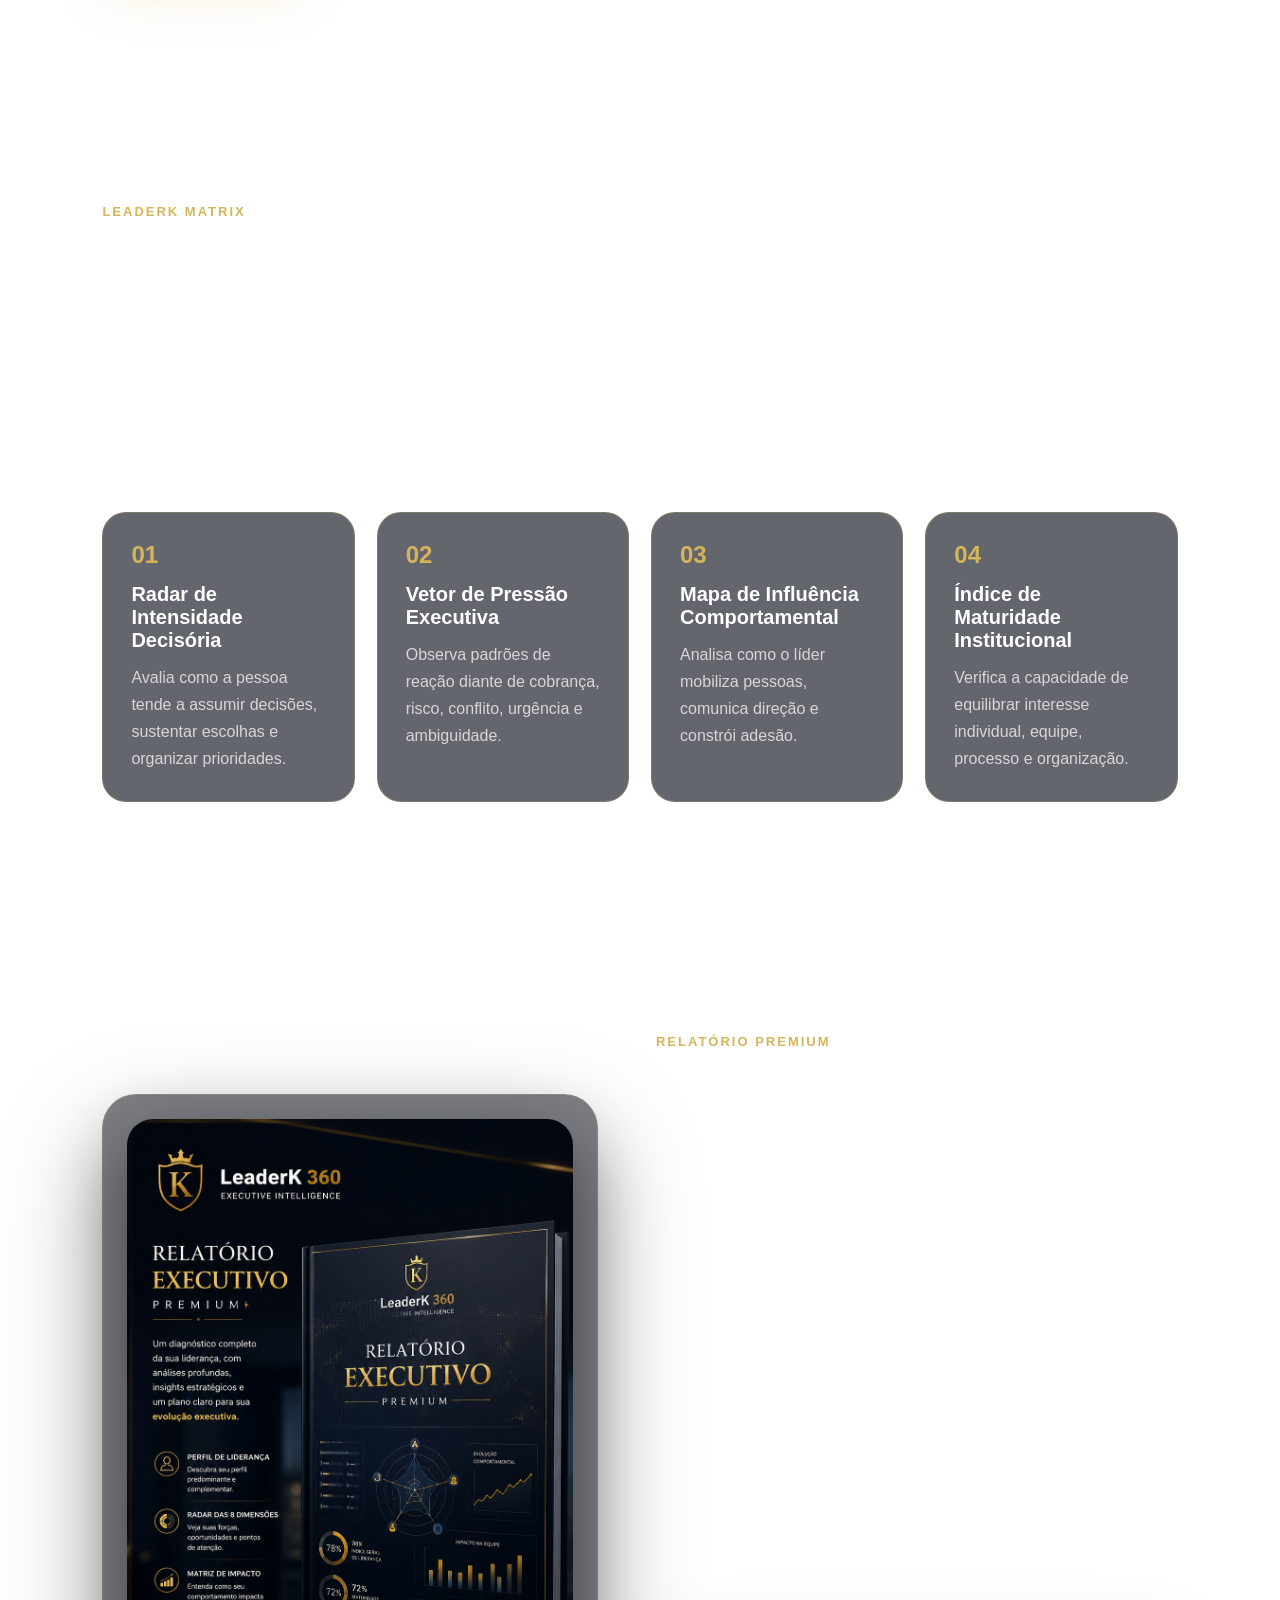
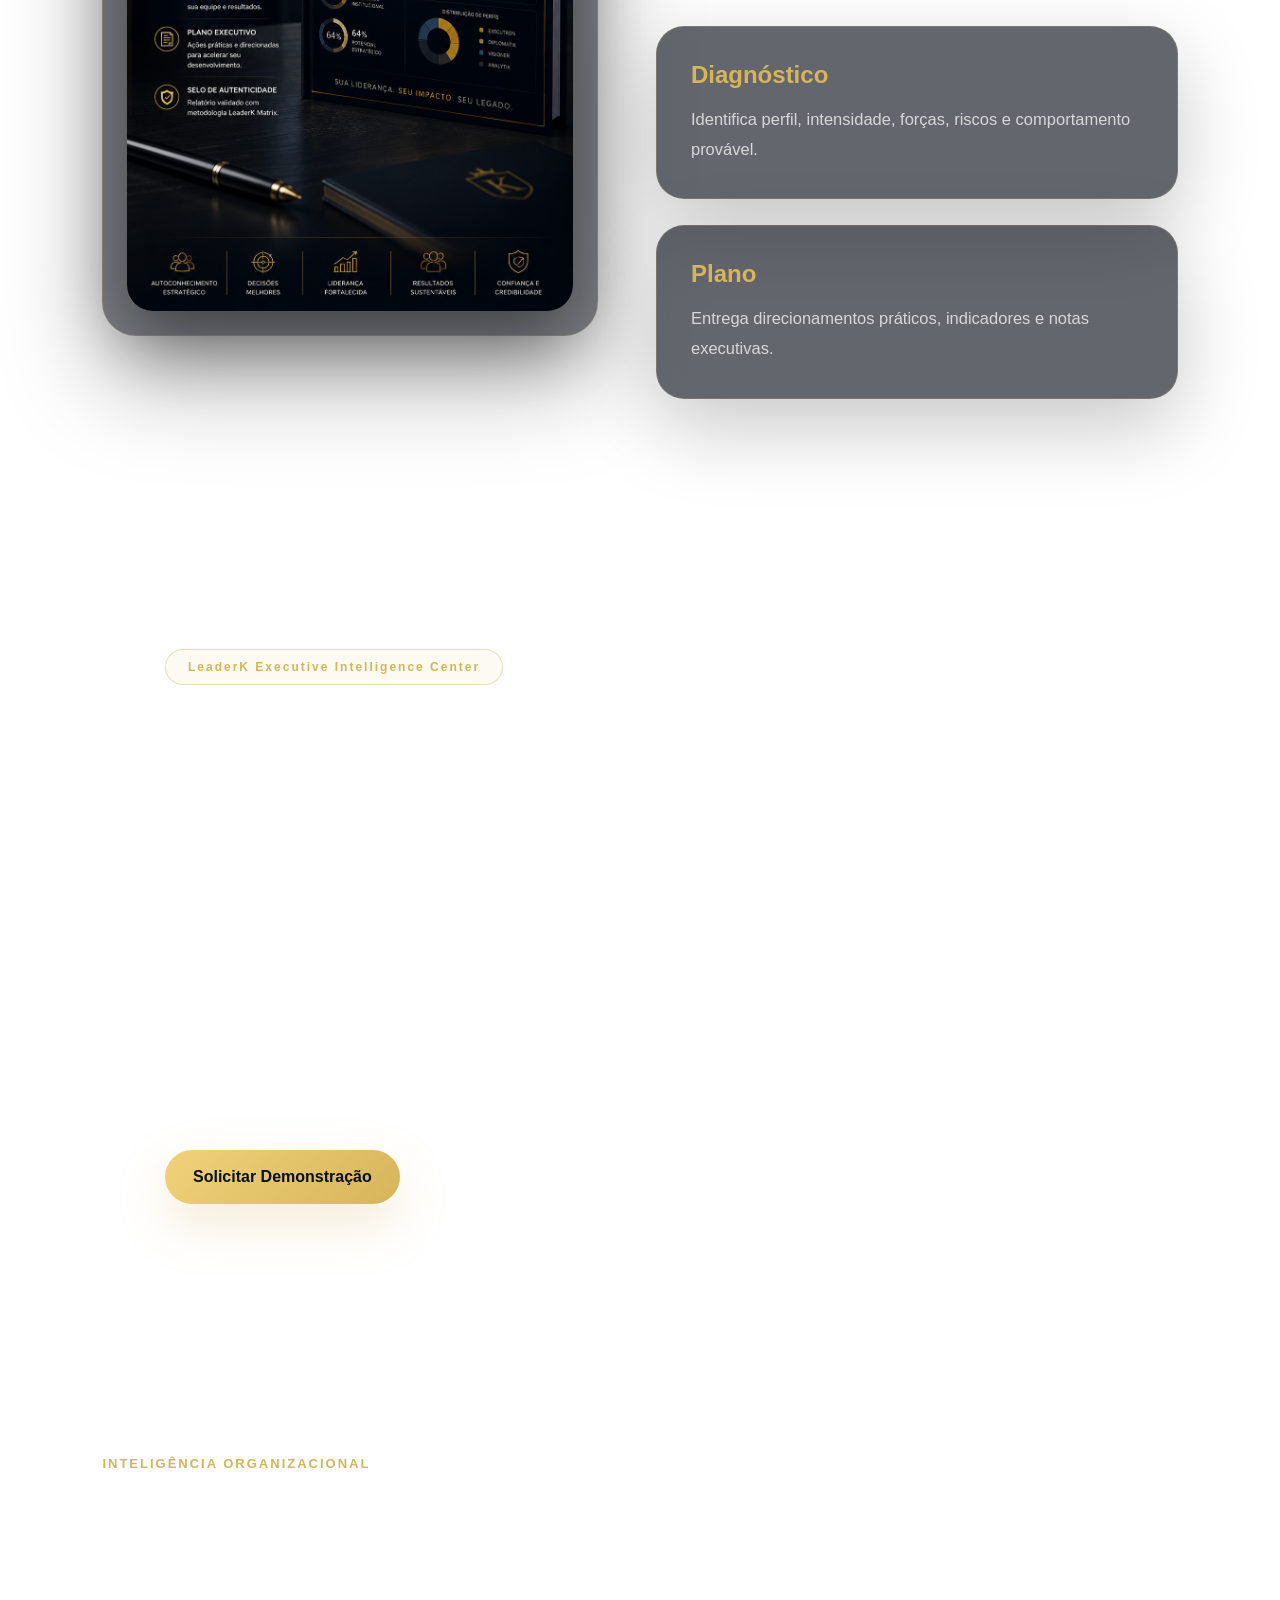
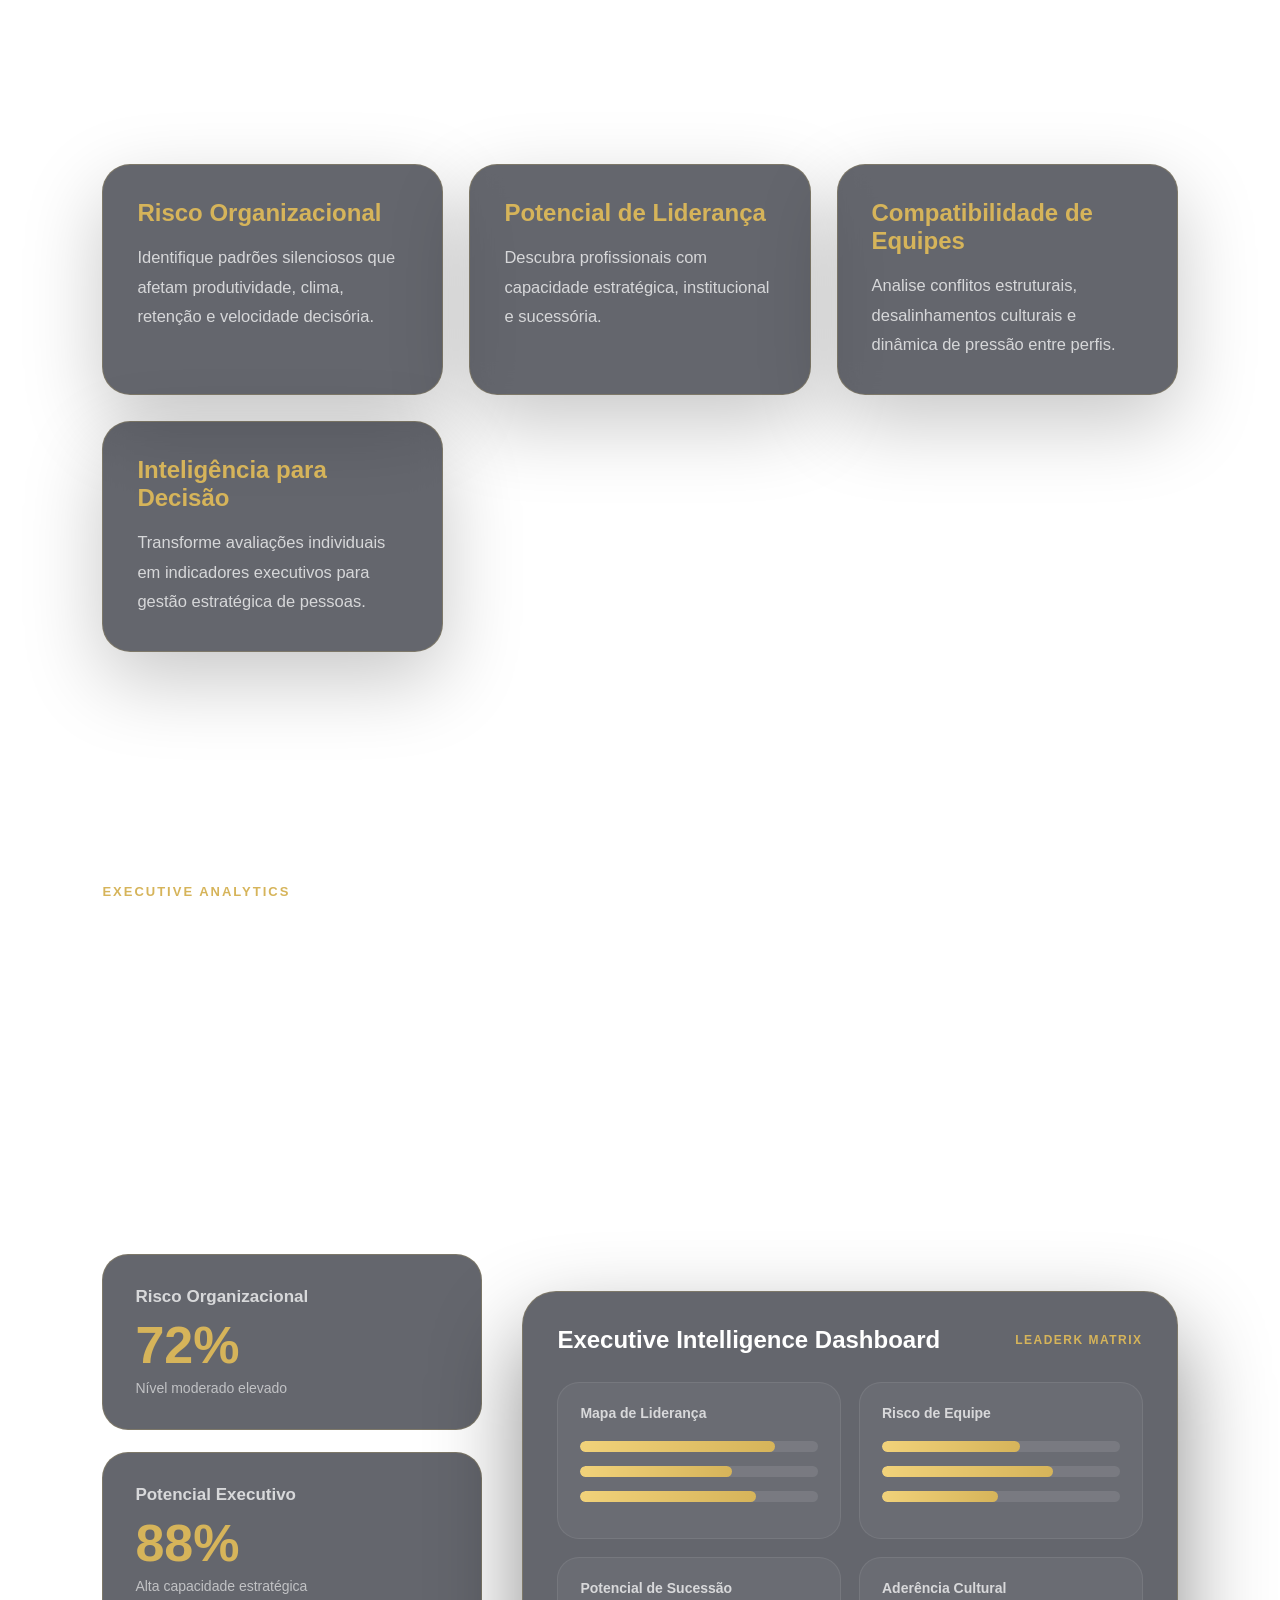
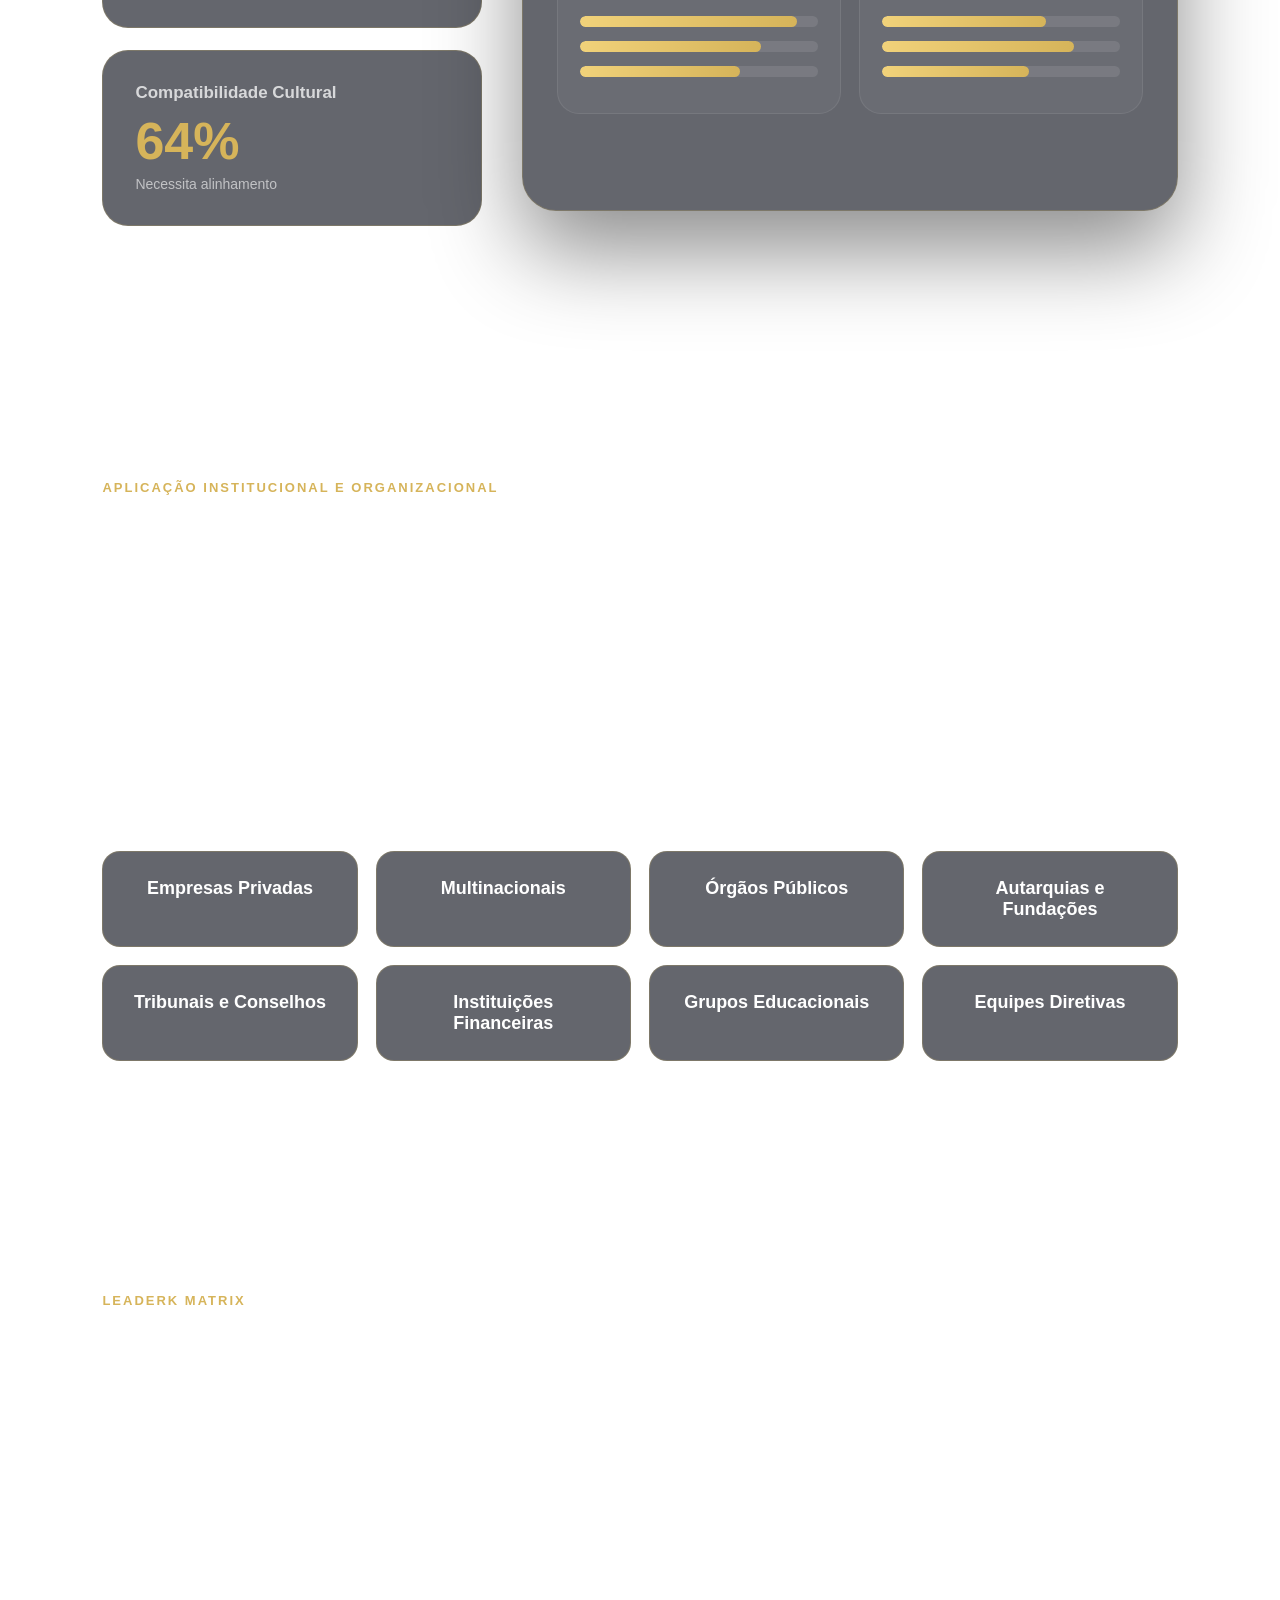
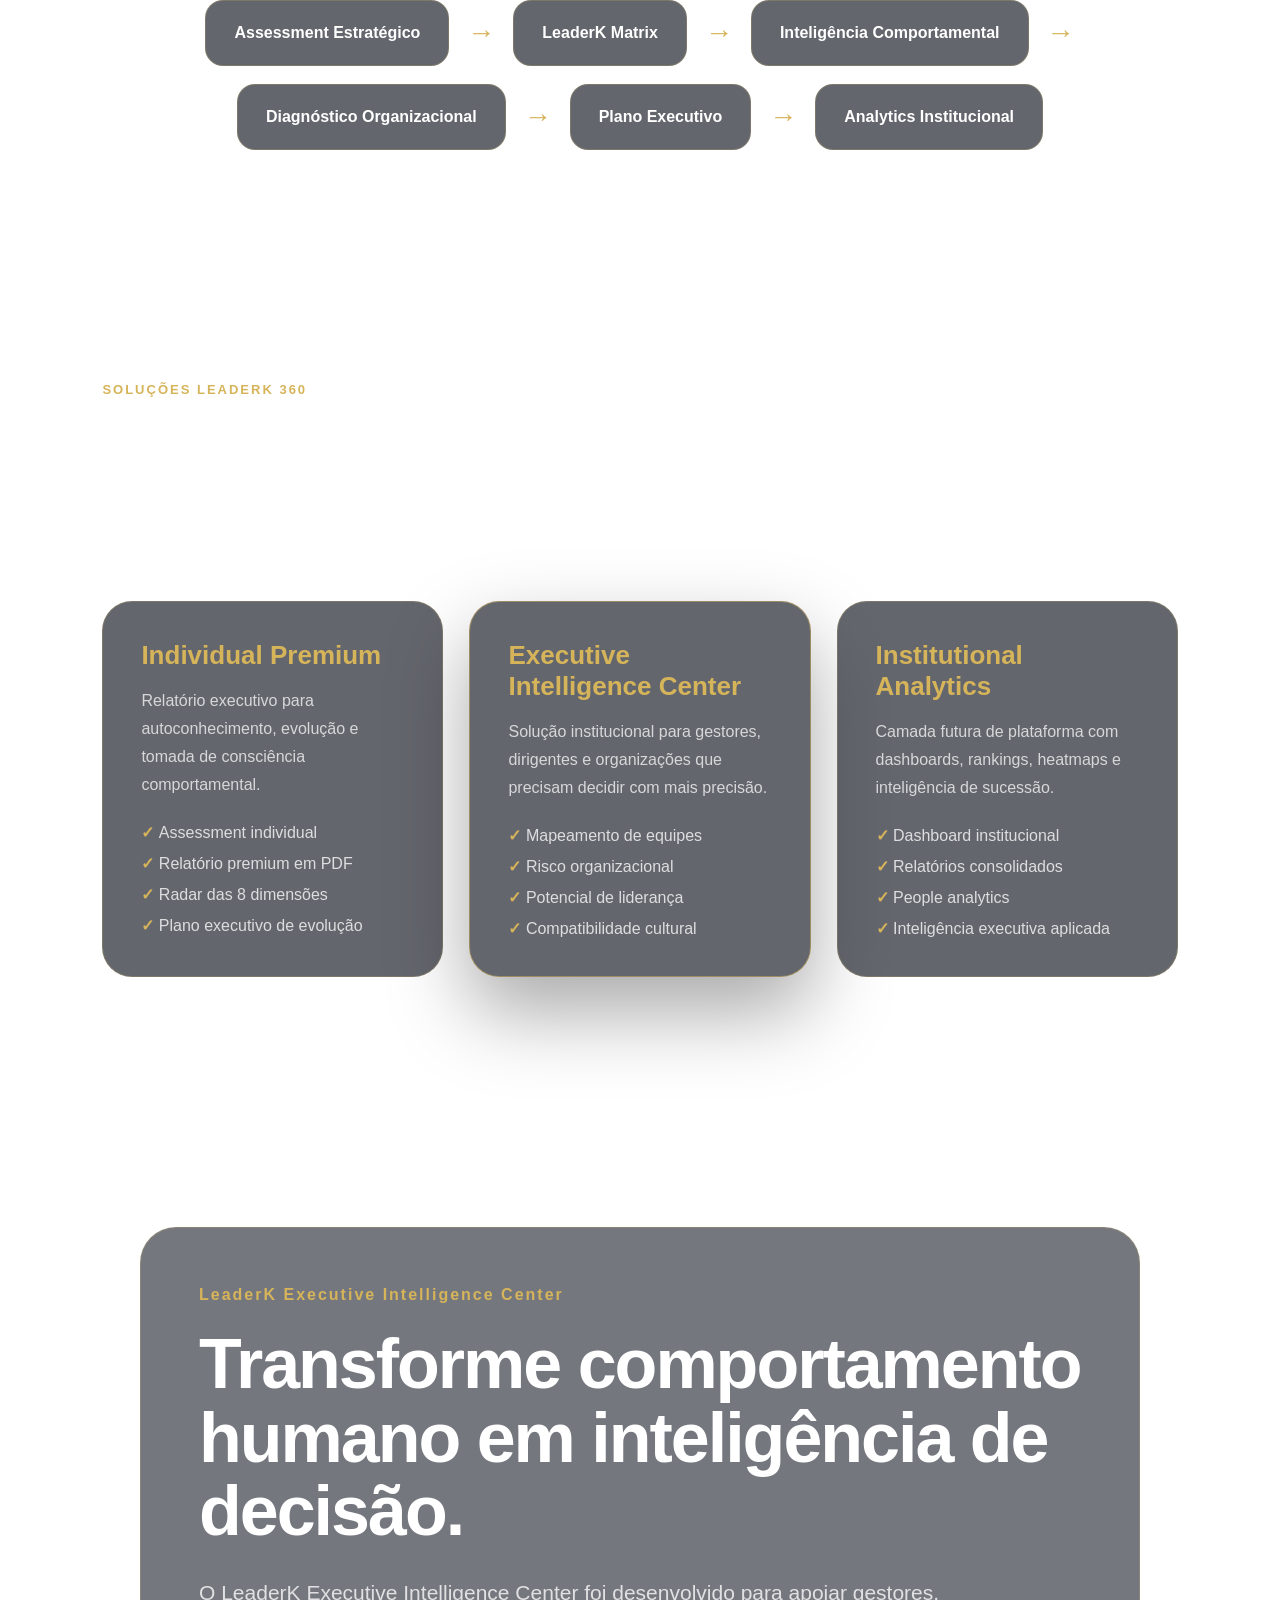
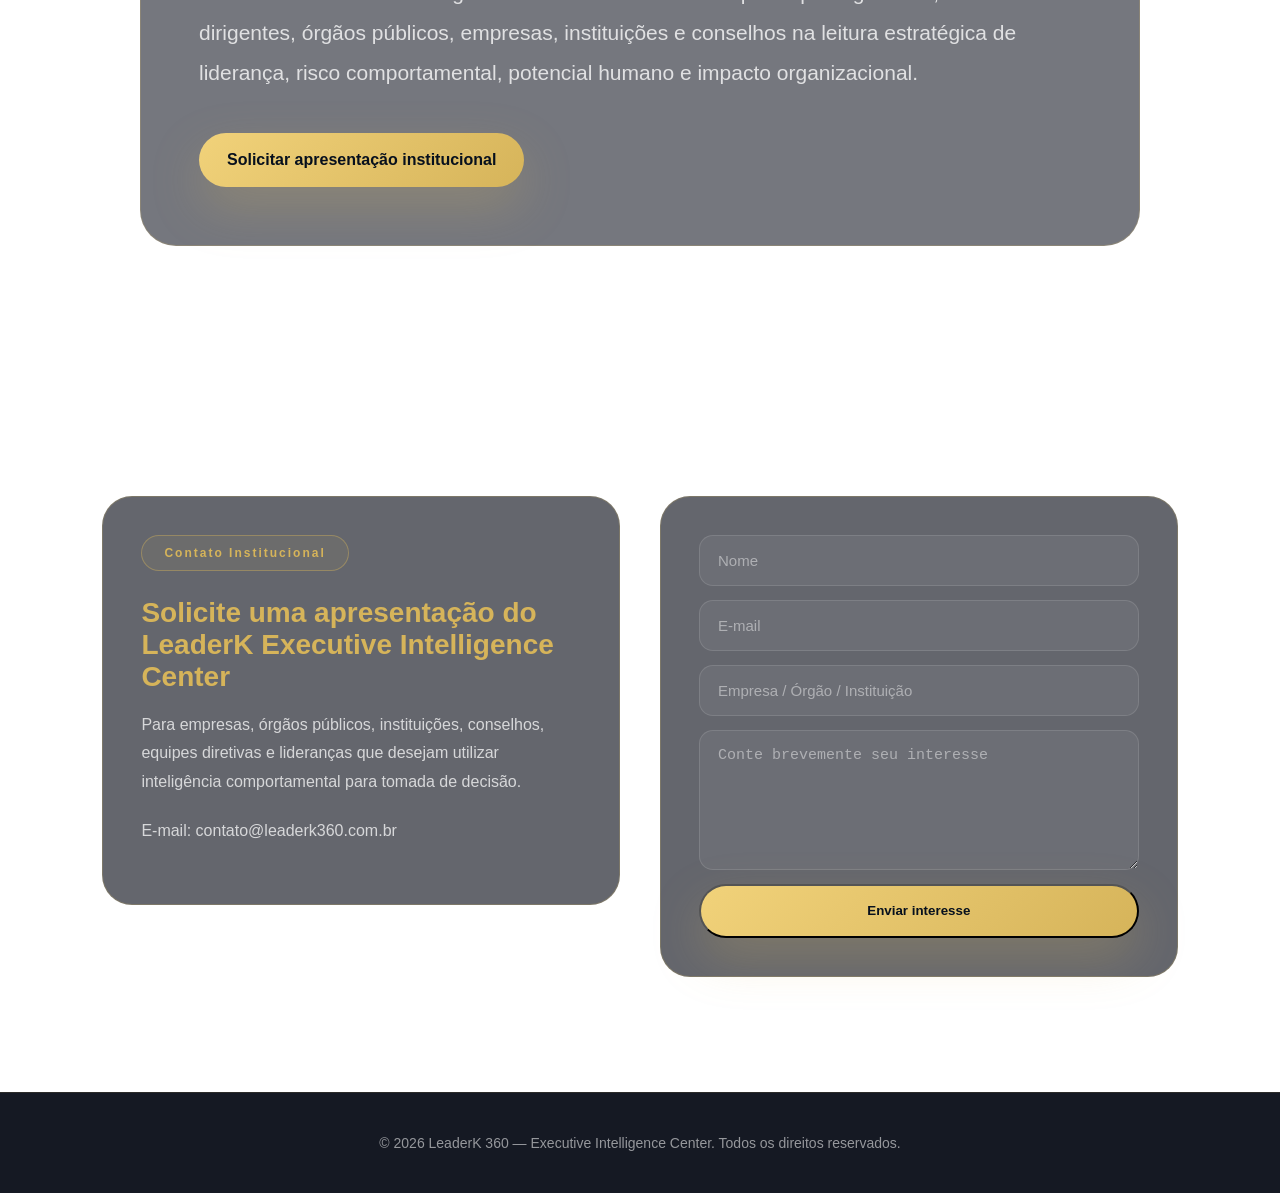
==== commit cac7c96e: "Update index.html" ====
--- a/index.html
+++ b/index.html
@@ -4,9 +4,9 @@
   <meta charset="UTF-8" />
   <meta name="viewport" content="width=device-width, initial-scale=1.0" />
 
-  <title>LeaderK 360 | Executive Intelligence</title>
-
-  <meta name="description" content="LeaderK 360 é uma plataforma de assessment estratégico de liderança e inteligência executiva para líderes, RHs, empresas e organizações." />
+  <title>LeaderK 360 | Executive Intelligence Center</title>
+
+  <meta name="description" content="LeaderK 360 é uma plataforma de assessment estratégico de liderança e inteligência executiva para líderes, organizações públicas, privadas e institucionais." />
 
   <style>
     :root {
@@ -137,7 +137,7 @@
     }
 
     .hero::before {
-      content: "";
+      content: "EXECUTIVO";
       position: absolute;
       top: 115px;
       left: 10%;
@@ -837,7 +837,7 @@
         <img src="logo-leaderk360.png" alt="LeaderK 360" />
         <div>
           <div class="brand-title">LeaderK <span>360</span></div>
-          <div class="brand-sub">Executive Intelligence</div>
+          <div class="brand-sub">Executive Intelligence Center</div>
         </div>
       </a>
 
@@ -846,8 +846,8 @@
         <a href="#assessment">Assessment</a>
         <a href="#metodologia">Metodologia</a>
         <a href="#relatorios">Relatórios</a>
-        <a href="#enterprise">Executive Intelligence</a>
-        <a href="#rh">Para RHs</a>
+        <a href="#enterprise">Intelligence Center</a>
+        <a href="#rh">Organizações</a>
         <a href="#contato">Contato</a>
         <a class="nav-cta" href="questoes.html">Iniciar</a>
       </nav>
@@ -873,12 +873,12 @@
 
           <div class="buttons">
             <a class="btn-gold" href="questoes.html">Fazer Assessment Individual</a>
-            <a class="btn-dark" href="#enterprise">Conhecer Executive Intelligence</a>
+            <a class="btn-dark" href="#enterprise">Conhecer Intelligence Center</a>
           </div>
         </div>
 
         <div class="hero-image">
-          <img src="Capa_site.png" alt="LeaderK 360 Executive Intelligence" />
+          <img src="Capa_site.png" alt="LeaderK Executive Intelligence Center" />
         </div>
       </div>
     </section>
@@ -995,16 +995,16 @@
 
     <section id="enterprise" class="enterprise-hero">
       <div class="enterprise-content">
-        <span class="enterprise-tag">LeaderK 360 Executive Intelligence</span>
+        <span class="enterprise-tag">LeaderK Executive Intelligence Center</span>
 
         <h2>
-          Decisões estratégicas exigem inteligência humana.
+          Inteligência executiva para decisões humanas de alto impacto.
         </h2>
 
         <p>
-          A plataforma LeaderK 360 Executive Intelligence permite mapear riscos
-          comportamentais, potencial de liderança, alinhamento cultural, capacidade
-          decisória e impacto organizacional de gestores, equipes e estruturas institucionais.
+          O LeaderK Executive Intelligence Center é um núcleo estratégico de análise comportamental,
+          liderança e tomada de decisão, desenvolvido para organizações privadas, órgãos públicos,
+          instituições, conselhos, equipes de gestão e estruturas de alta responsabilidade.
         </p>
 
         <div class="buttons">
@@ -1018,10 +1018,10 @@
       <div class="section-inner">
         <div class="section-header">
           <span>Inteligência Organizacional</span>
-          <h2>O que sua empresa consegue enxergar com a plataforma</h2>
+          <h2>O que sua organização consegue enxergar com a plataforma</h2>
           <p>
-            A versão corporativa transforma avaliações individuais em informações
-            estratégicas para RHs, diretorias, gestores públicos e organizações de alta responsabilidade.
+            A versão institucional transforma avaliações individuais em informações
+            estratégicas para diretorias, RHs, órgãos públicos, conselhos e organizações de alta responsabilidade.
           </p>
         </div>
 
@@ -1042,7 +1042,7 @@
           </div>
 
           <div class="card">
-            <h3>Inteligência para RH</h3>
+            <h3>Inteligência para Decisão</h3>
             <p>Transforme avaliações individuais em indicadores executivos para gestão estratégica de pessoas.</p>
           </div>
         </div>
@@ -1053,9 +1053,9 @@
       <div class="section-inner">
         <div class="section-header">
           <span>Executive Analytics</span>
-          <h2>Visualização estratégica para gestores e RHs</h2>
+          <h2>Visualização estratégica para gestores, dirigentes e equipes de decisão</h2>
           <p>
-            Uma camada corporativa para enxergar riscos, talentos, potencial,
+            Uma camada institucional para enxergar riscos, talentos, potencial,
             aderência cultural e capacidade de liderança em escala.
           </p>
         </div>
@@ -1124,8 +1124,8 @@
     <section id="rh" class="section">
       <div class="section-inner">
         <div class="section-header">
-          <span>Aplicação Corporativa</span>
-          <h2>Desenvolvido para organizações que precisam decidir melhor</h2>
+          <span>Aplicação Institucional e Organizacional</span>
+          <h2>Desenvolvido para quem precisa decidir sobre pessoas, equipes e liderança</h2>
           <p>
             A plataforma foi pensada para ambientes onde comportamento,
             liderança e decisão impactam diretamente cultura, risco, sucessão e resultado.
@@ -1133,14 +1133,14 @@
         </div>
 
         <div class="target-grid">
+          <div class="target-item">Empresas Privadas</div>
           <div class="target-item">Multinacionais</div>
+          <div class="target-item">Órgãos Públicos</div>
+          <div class="target-item">Autarquias e Fundações</div>
+          <div class="target-item">Tribunais e Conselhos</div>
           <div class="target-item">Instituições Financeiras</div>
-          <div class="target-item">Gestão Pública</div>
-          <div class="target-item">Escritórios Jurídicos</div>
           <div class="target-item">Grupos Educacionais</div>
-          <div class="target-item">Organizações Estratégicas</div>
-          <div class="target-item">Empresas Familiares</div>
-          <div class="target-item">RHs Corporativos</div>
+          <div class="target-item">Equipes Diretivas</div>
         </div>
       </div>
     </section>
@@ -1149,7 +1149,7 @@
       <div class="section-inner">
         <div class="section-header">
           <span>LeaderK Matrix</span>
-          <h2>Arquitetura da Plataforma Executive Intelligence</h2>
+          <h2>Arquitetura do LeaderK Executive Intelligence Center</h2>
           <p>
             Um fluxo estratégico para transformar assessment em inteligência comportamental,
             diagnóstico organizacional e decisão executiva.
@@ -1167,7 +1167,7 @@
           <div class="flow-arrow">→</div>
           <div class="flow-box">Plano Executivo</div>
           <div class="flow-arrow">→</div>
-          <div class="flow-box">Analytics Corporativo</div>
+          <div class="flow-box">Analytics Institucional</div>
         </div>
       </div>
     </section>
@@ -1192,8 +1192,8 @@
           </div>
 
           <div class="price-card featured">
-            <h3>Executive Intelligence</h3>
-            <p>Solução corporativa para RHs, lideranças e organizações que precisam decidir com mais precisão.</p>
+            <h3>Executive Intelligence Center</h3>
+            <p>Solução institucional para gestores, dirigentes e organizações que precisam decidir com mais precisão.</p>
             <ul>
               <li>Mapeamento de equipes</li>
               <li>Risco organizacional</li>
@@ -1203,10 +1203,10 @@
           </div>
 
           <div class="price-card">
-            <h3>Enterprise Analytics</h3>
-            <p>Camada futura de plataforma SaaS com dashboards, rankings, heatmaps e inteligência de sucessão.</p>
+            <h3>Institutional Analytics</h3>
+            <p>Camada futura de plataforma com dashboards, rankings, heatmaps e inteligência de sucessão.</p>
             <ul>
-              <li>Dashboard corporativo</li>
+              <li>Dashboard institucional</li>
               <li>Relatórios consolidados</li>
               <li>People analytics</li>
               <li>Inteligência executiva aplicada</li>
@@ -1218,30 +1218,30 @@
 
     <section class="enterprise-final-cta">
       <div class="cta-box">
-        <span>Executive Intelligence</span>
+        <span>LeaderK Executive Intelligence Center</span>
 
         <h2>
-          Transforme comportamento em inteligência estratégica.
+          Transforme comportamento humano em inteligência de decisão.
         </h2>
 
         <p>
-          O LeaderK 360 Executive Intelligence foi desenvolvido para organizações
-          que precisam tomar decisões humanas com profundidade, previsibilidade
-          e visão institucional.
+          O LeaderK Executive Intelligence Center foi desenvolvido para apoiar gestores,
+          dirigentes, órgãos públicos, empresas, instituições e conselhos na leitura estratégica
+          de liderança, risco comportamental, potencial humano e impacto organizacional.
         </p>
 
-        <a href="#contato" class="btn-gold">Solicitar apresentação executiva</a>
+        <a href="#contato" class="btn-gold">Solicitar apresentação institucional</a>
       </div>
     </section>
 
     <section id="contato" class="section">
       <div class="section-inner contact-box">
         <div class="contact-info">
-          <span class="enterprise-tag">Contato Corporativo</span>
-          <h3>Solicite uma apresentação do LeaderK 360 Executive Intelligence</h3>
+          <span class="enterprise-tag">Contato Institucional</span>
+          <h3>Solicite uma apresentação do LeaderK Executive Intelligence Center</h3>
           <p>
-            Para empresas, RHs, instituições públicas e organizações que desejam
-            utilizar inteligência comportamental para tomada de decisão.
+            Para empresas, órgãos públicos, instituições, conselhos, equipes diretivas
+            e lideranças que desejam utilizar inteligência comportamental para tomada de decisão.
           </p>
           <p>
             E-mail: contato@leaderk360.com.br
@@ -1251,7 +1251,7 @@
         <form class="contact-form" onsubmit="sendContact(event)">
           <input type="text" id="name" placeholder="Nome" required />
           <input type="email" id="email" placeholder="E-mail" required />
-          <input type="text" id="company" placeholder="Empresa / Organização" />
+          <input type="text" id="company" placeholder="Empresa / Órgão / Instituição" />
           <textarea id="message" placeholder="Conte brevemente seu interesse"></textarea>
           <button class="btn-gold" type="submit">Enviar interesse</button>
         </form>
@@ -1261,7 +1261,7 @@
   </main>
 
   <footer>
-    © 2026 LeaderK 360 — Executive Intelligence. Todos os direitos reservados.
+    © 2026 LeaderK 360 — Executive Intelligence Center. Todos os direitos reservados.
   </footer>
 
   <script>
@@ -1273,9 +1273,9 @@
       const company = document.getElementById("company").value.trim();
       const message = document.getElementById("message").value.trim();
 
-      const subject = encodeURIComponent("Interesse no LeaderK 360 Executive Intelligence");
+      const subject = encodeURIComponent("Interesse no LeaderK Executive Intelligence Center");
       const body = encodeURIComponent(
-        `Nome: ${name}\nE-mail: ${email}\nEmpresa/Organização: ${company}\n\nMensagem:\n${message}`
+        `Nome: ${name}\nE-mail: ${email}\nEmpresa/Órgão/Instituição: ${company}\n\nMensagem:\n${message}`
       );
 
       window.location.href = `mailto:contato@leaderk360.com.br?subject=${subject}&body=${body}`;
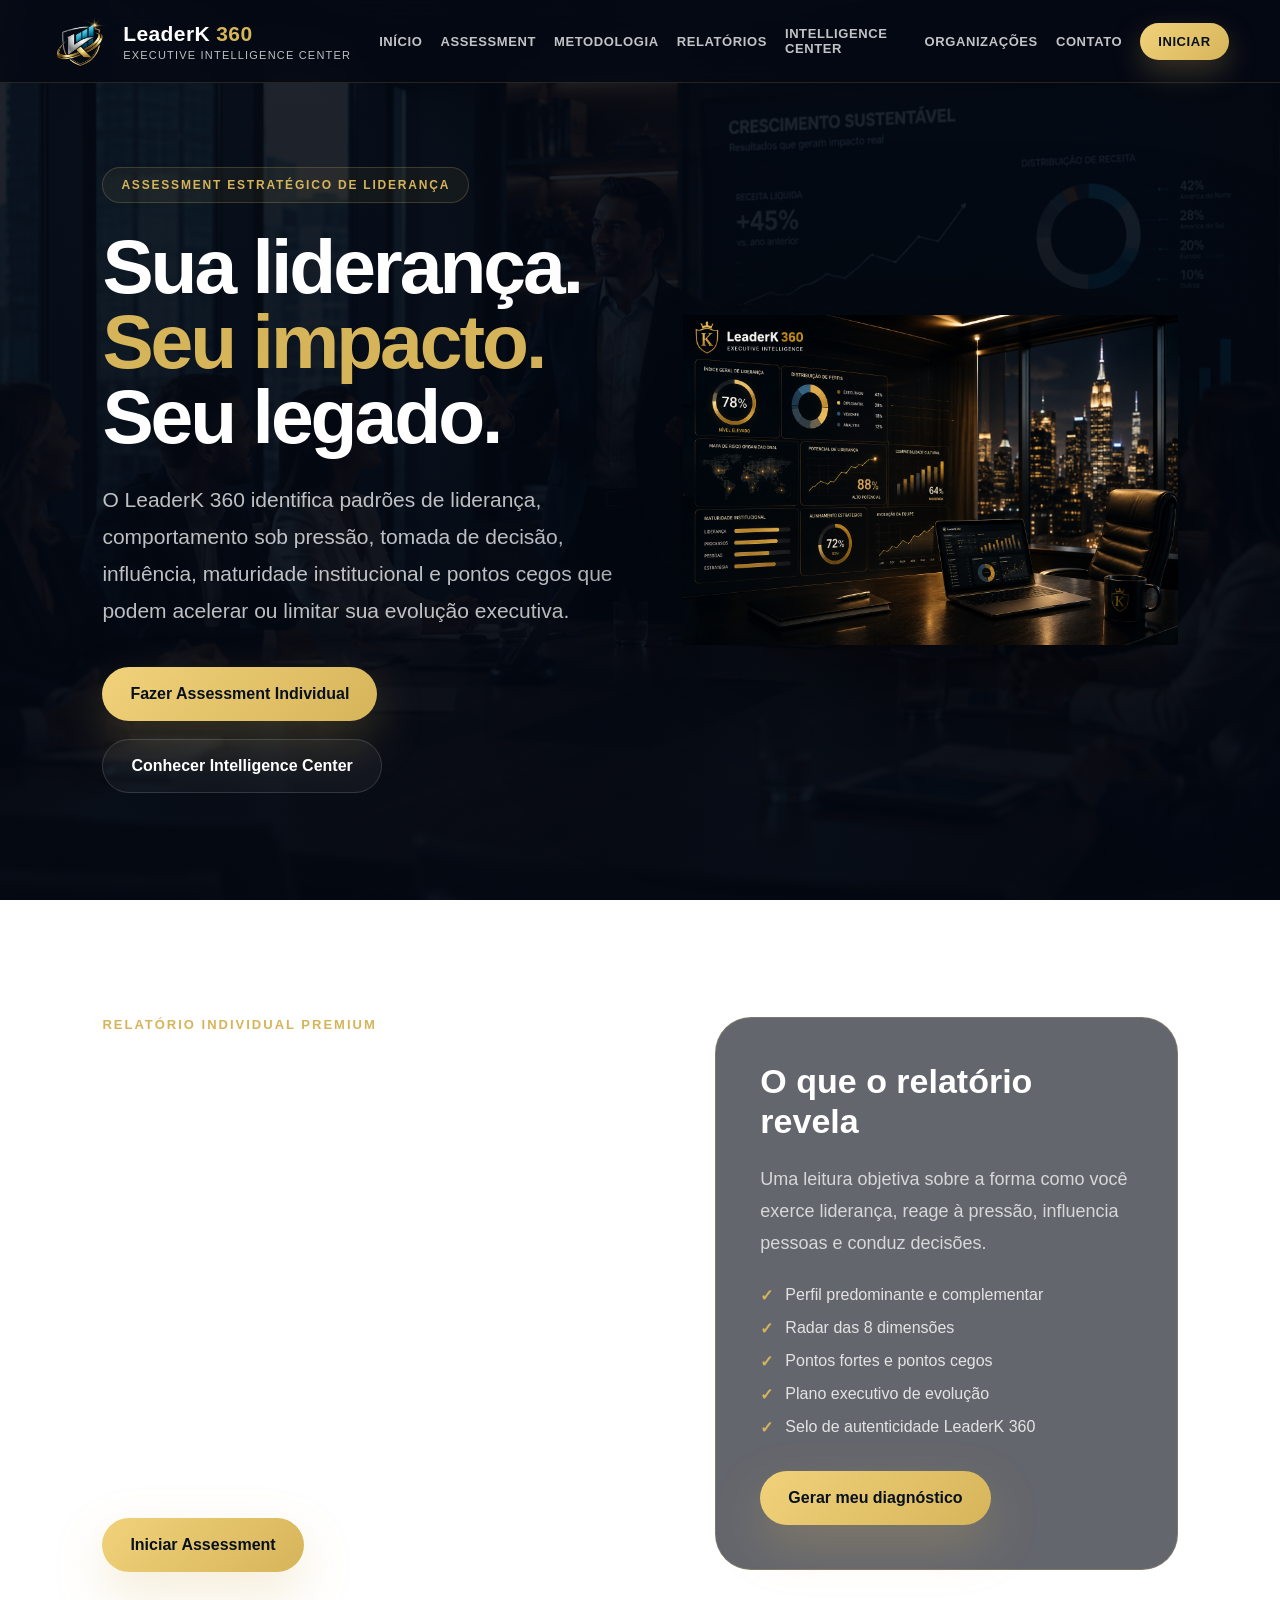
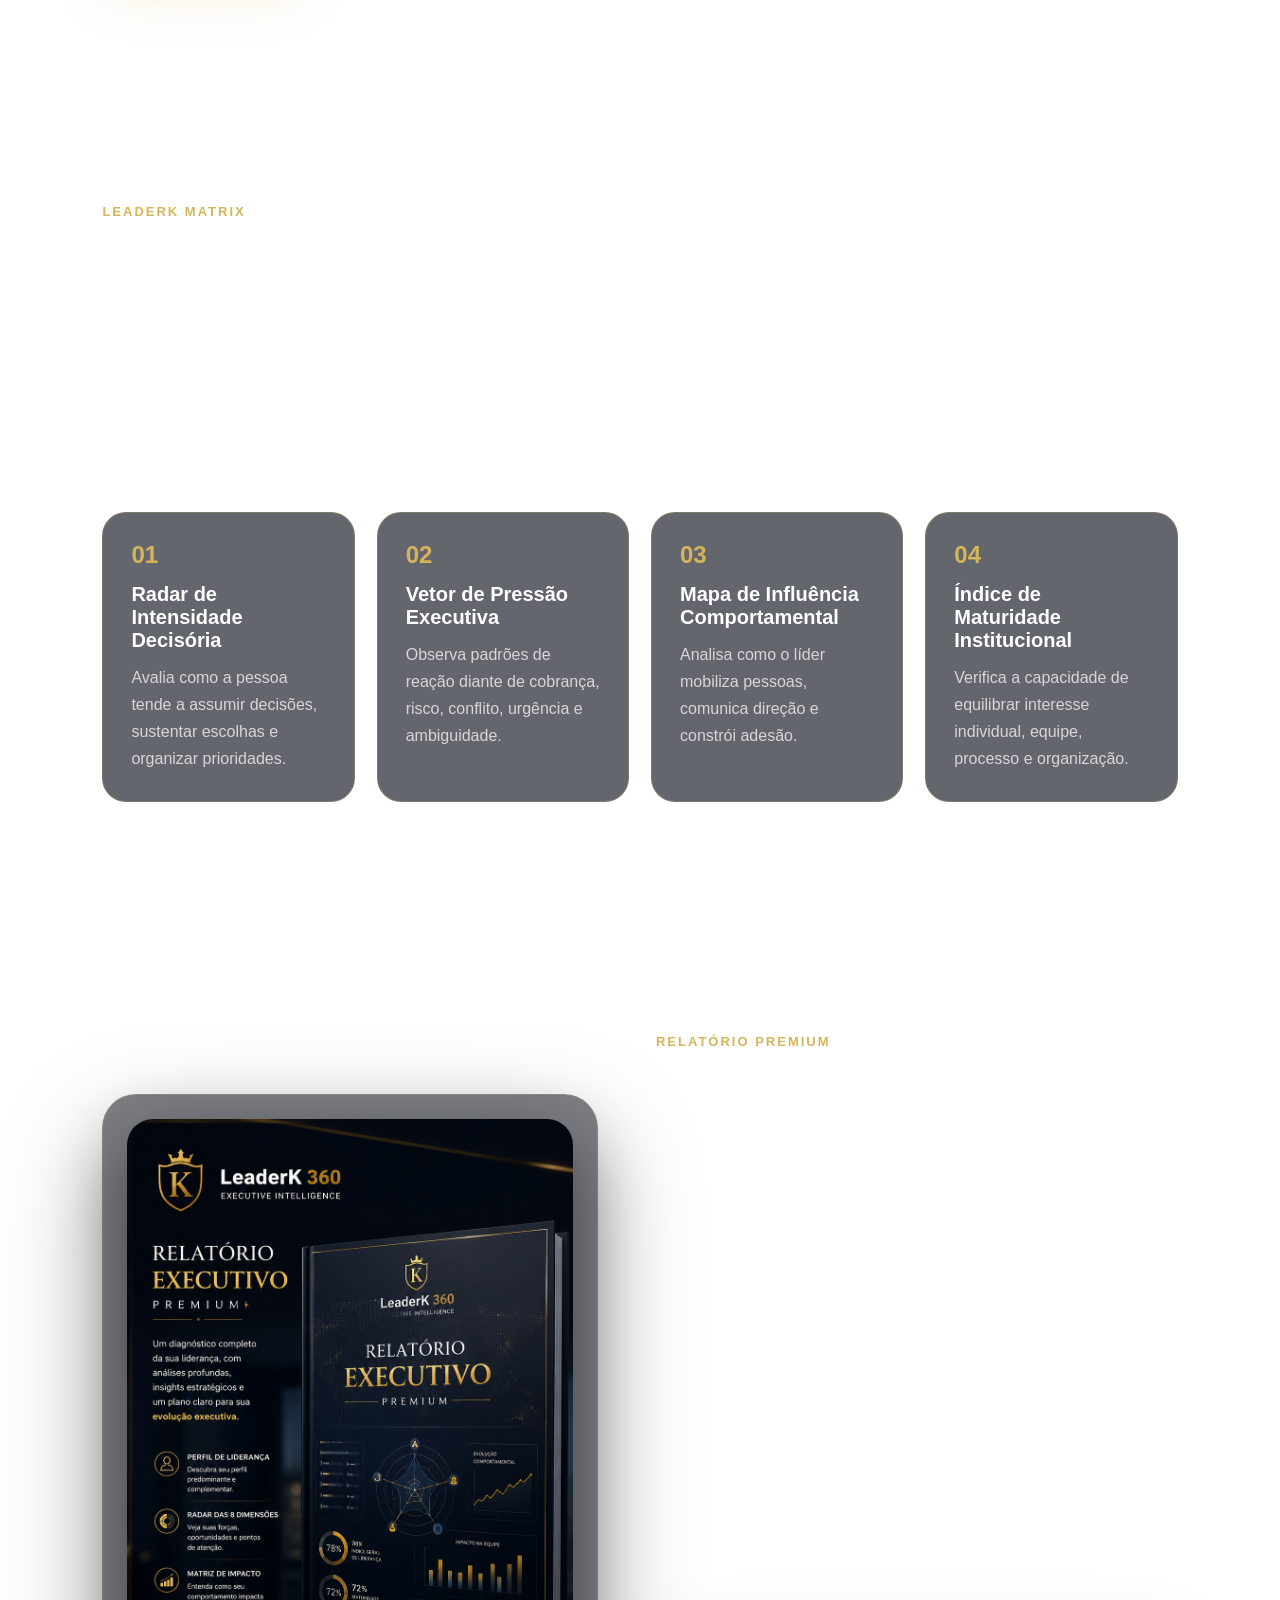
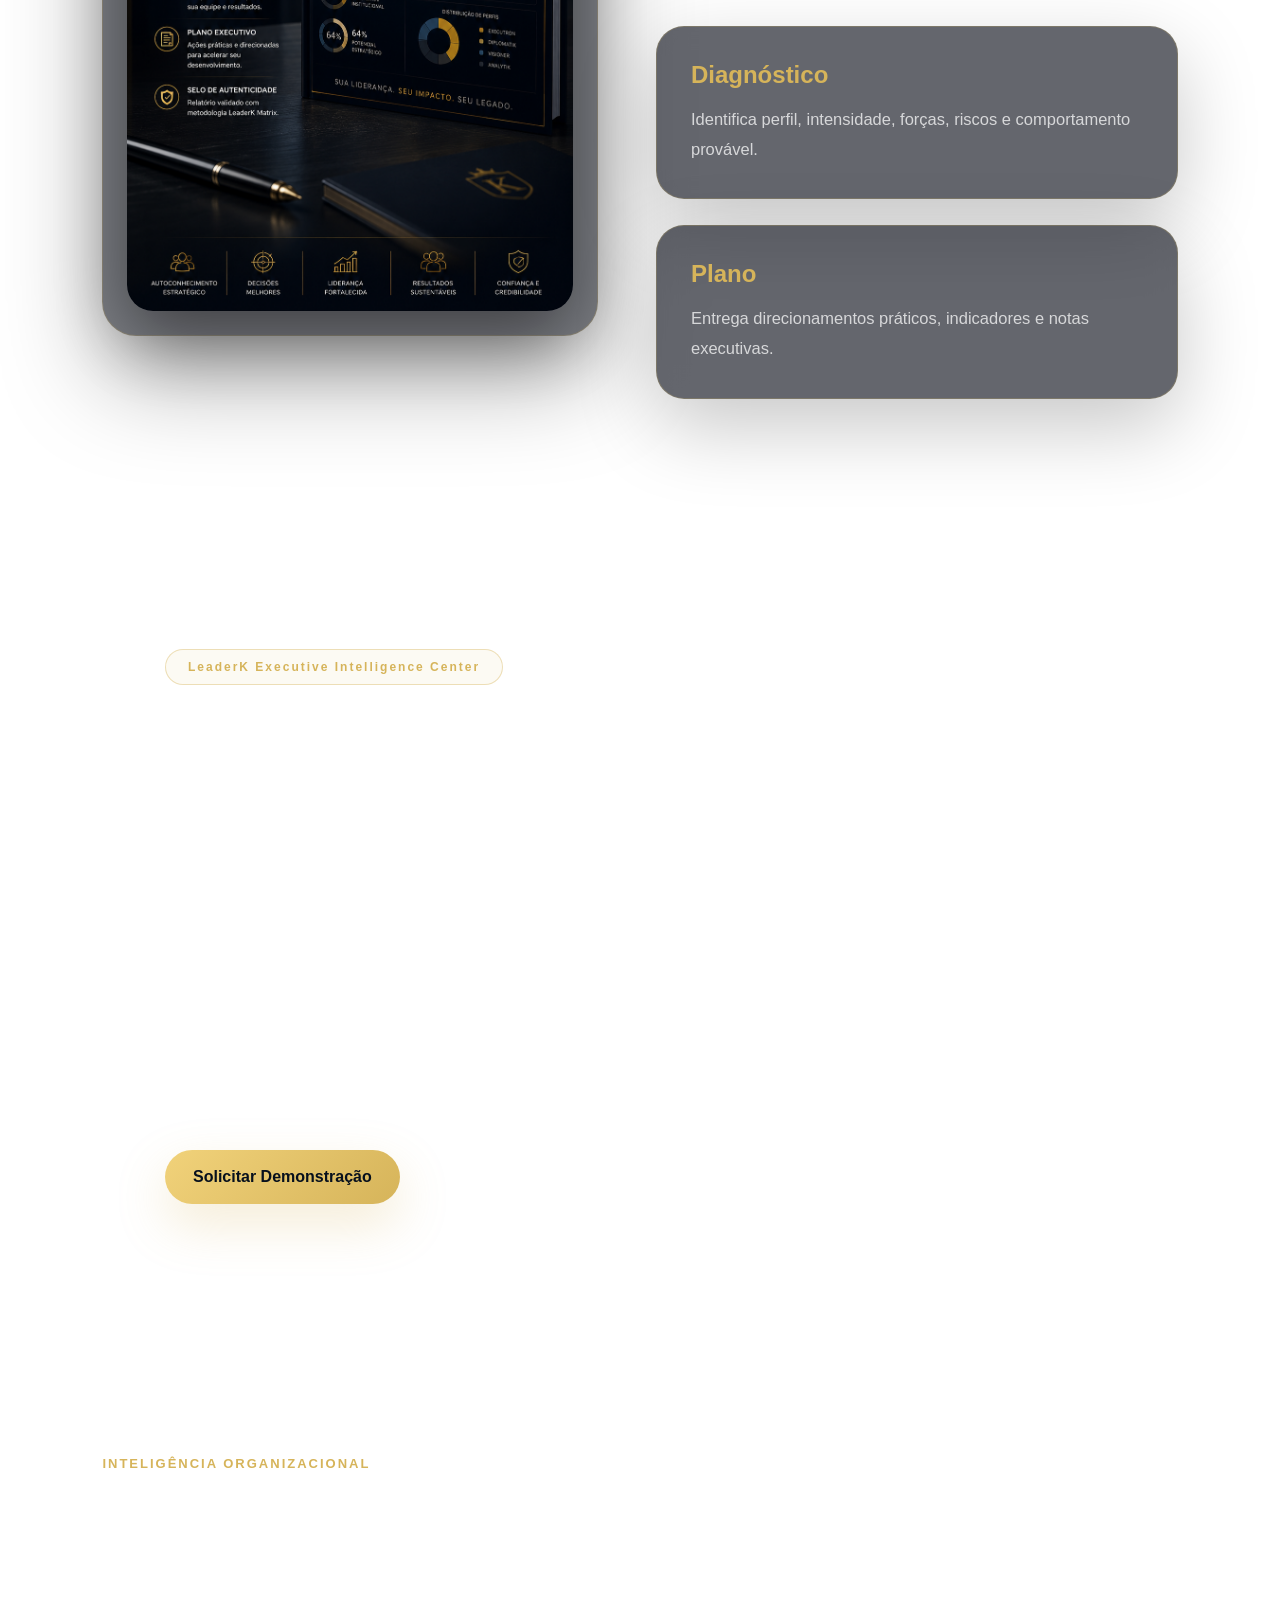
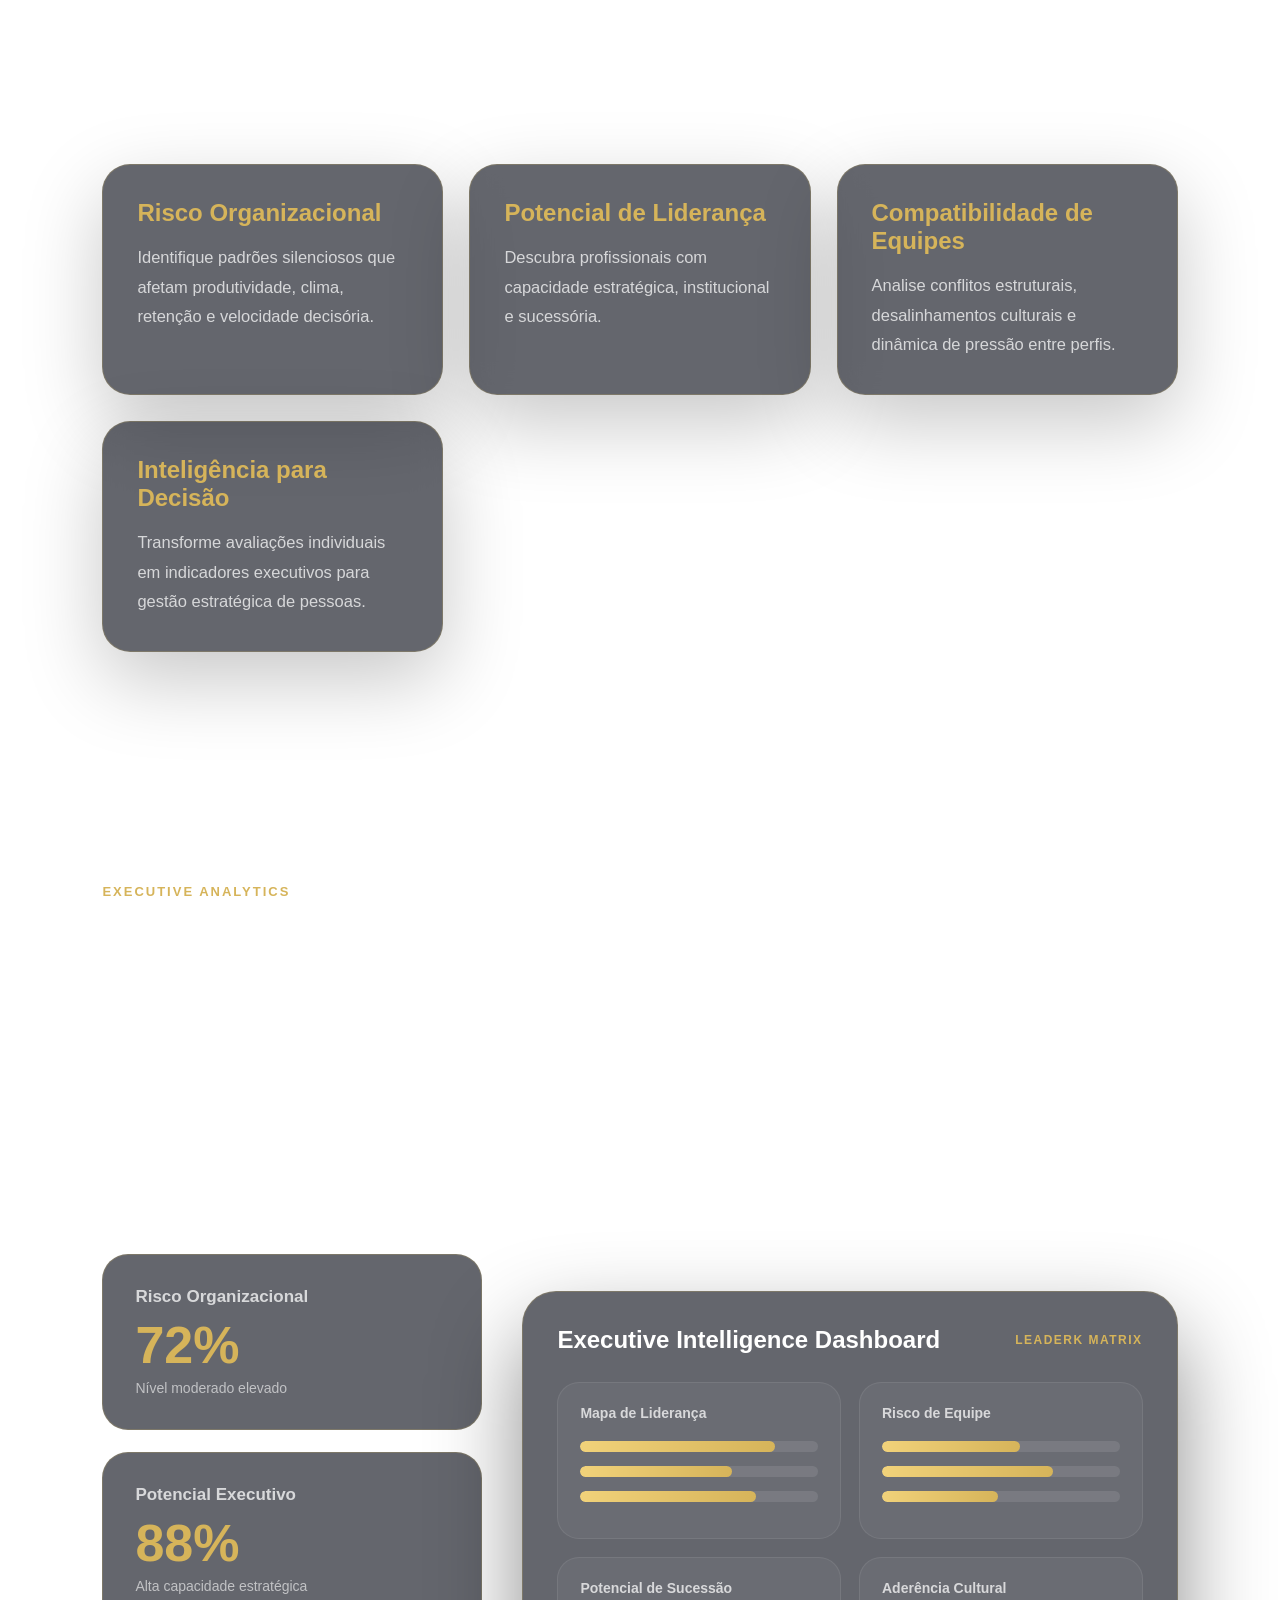
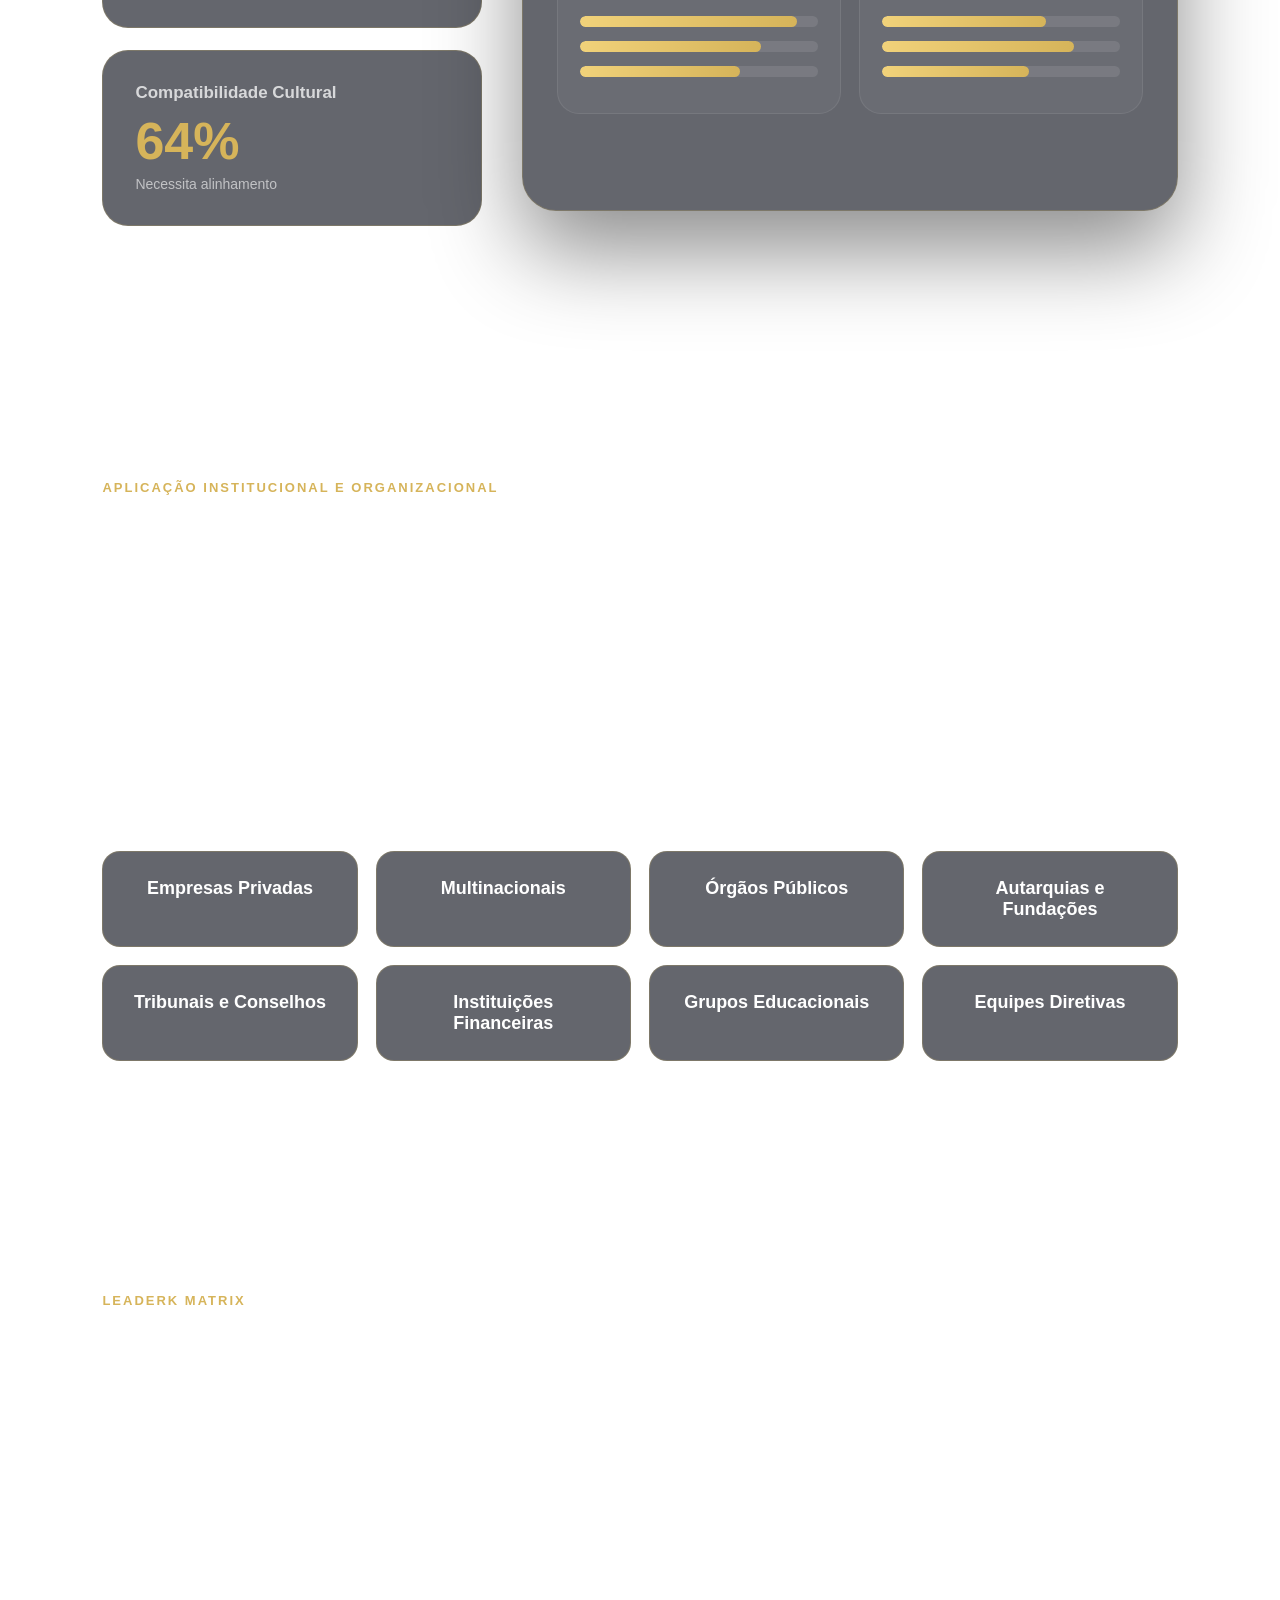
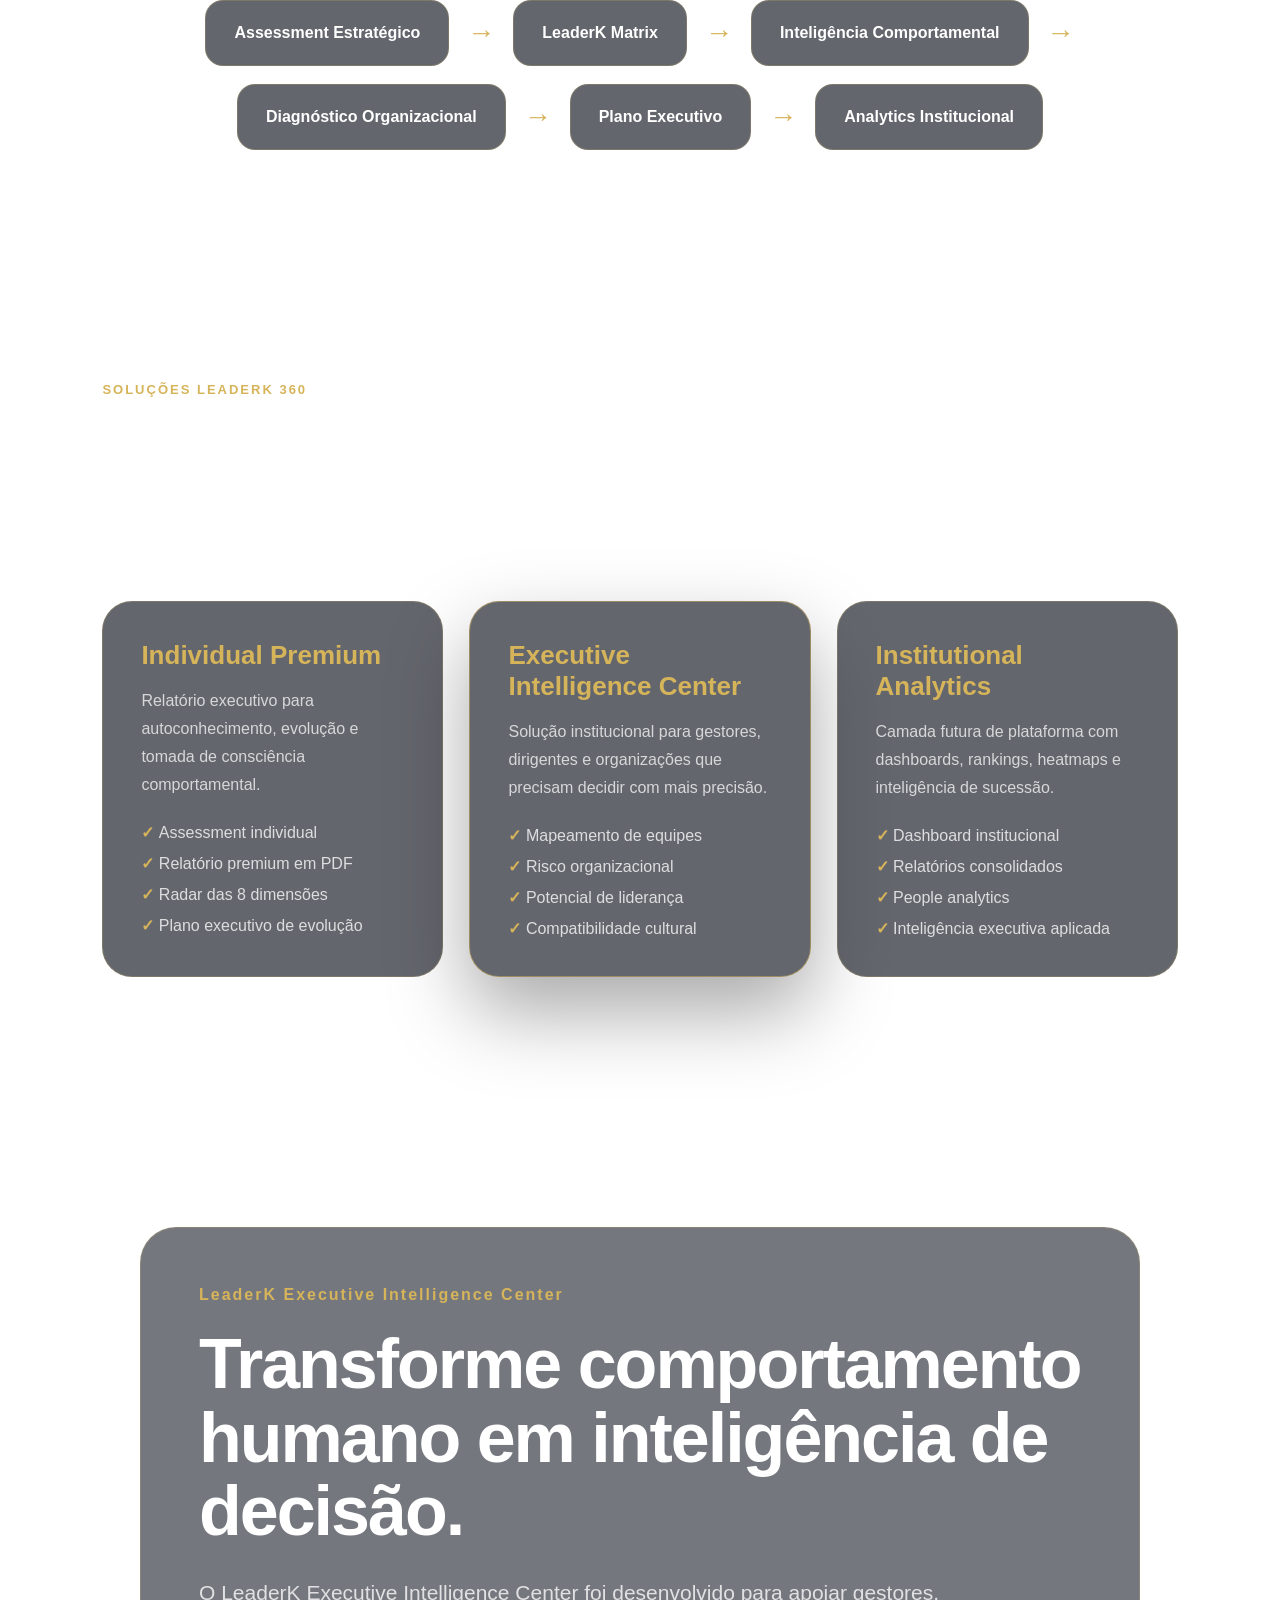
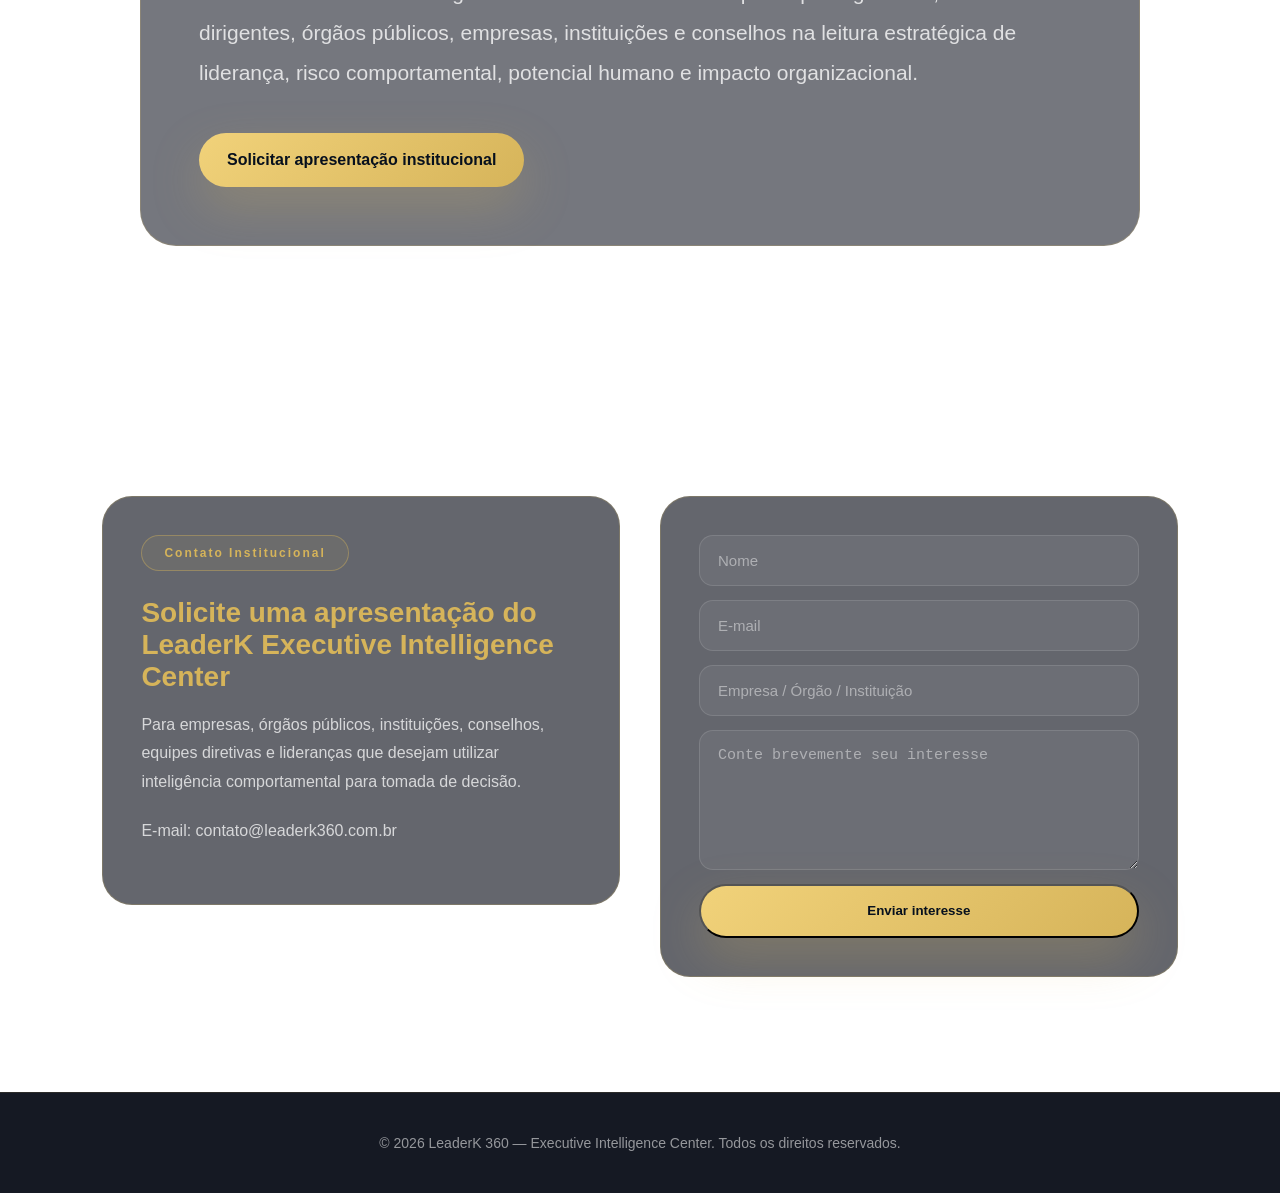
==== commit 325c5c98: "Update index.html" ====
--- a/index.html
+++ b/index.html
@@ -137,7 +137,7 @@
     }
 
     .hero::before {
-      content: "EXECUTIVO";
+      content: "";
       position: absolute;
       top: 115px;
       left: 10%;
@@ -846,7 +846,7 @@
         <a href="#assessment">Assessment</a>
         <a href="#metodologia">Metodologia</a>
         <a href="#relatorios">Relatórios</a>
-        <a href="#enterprise">Intelligence Center</a>
+        <a href="./login-institucional.html">Intelligence Center</a>
         <a href="#rh">Organizações</a>
         <a href="#contato">Contato</a>
         <a class="nav-cta" href="questoes.html">Iniciar</a>
